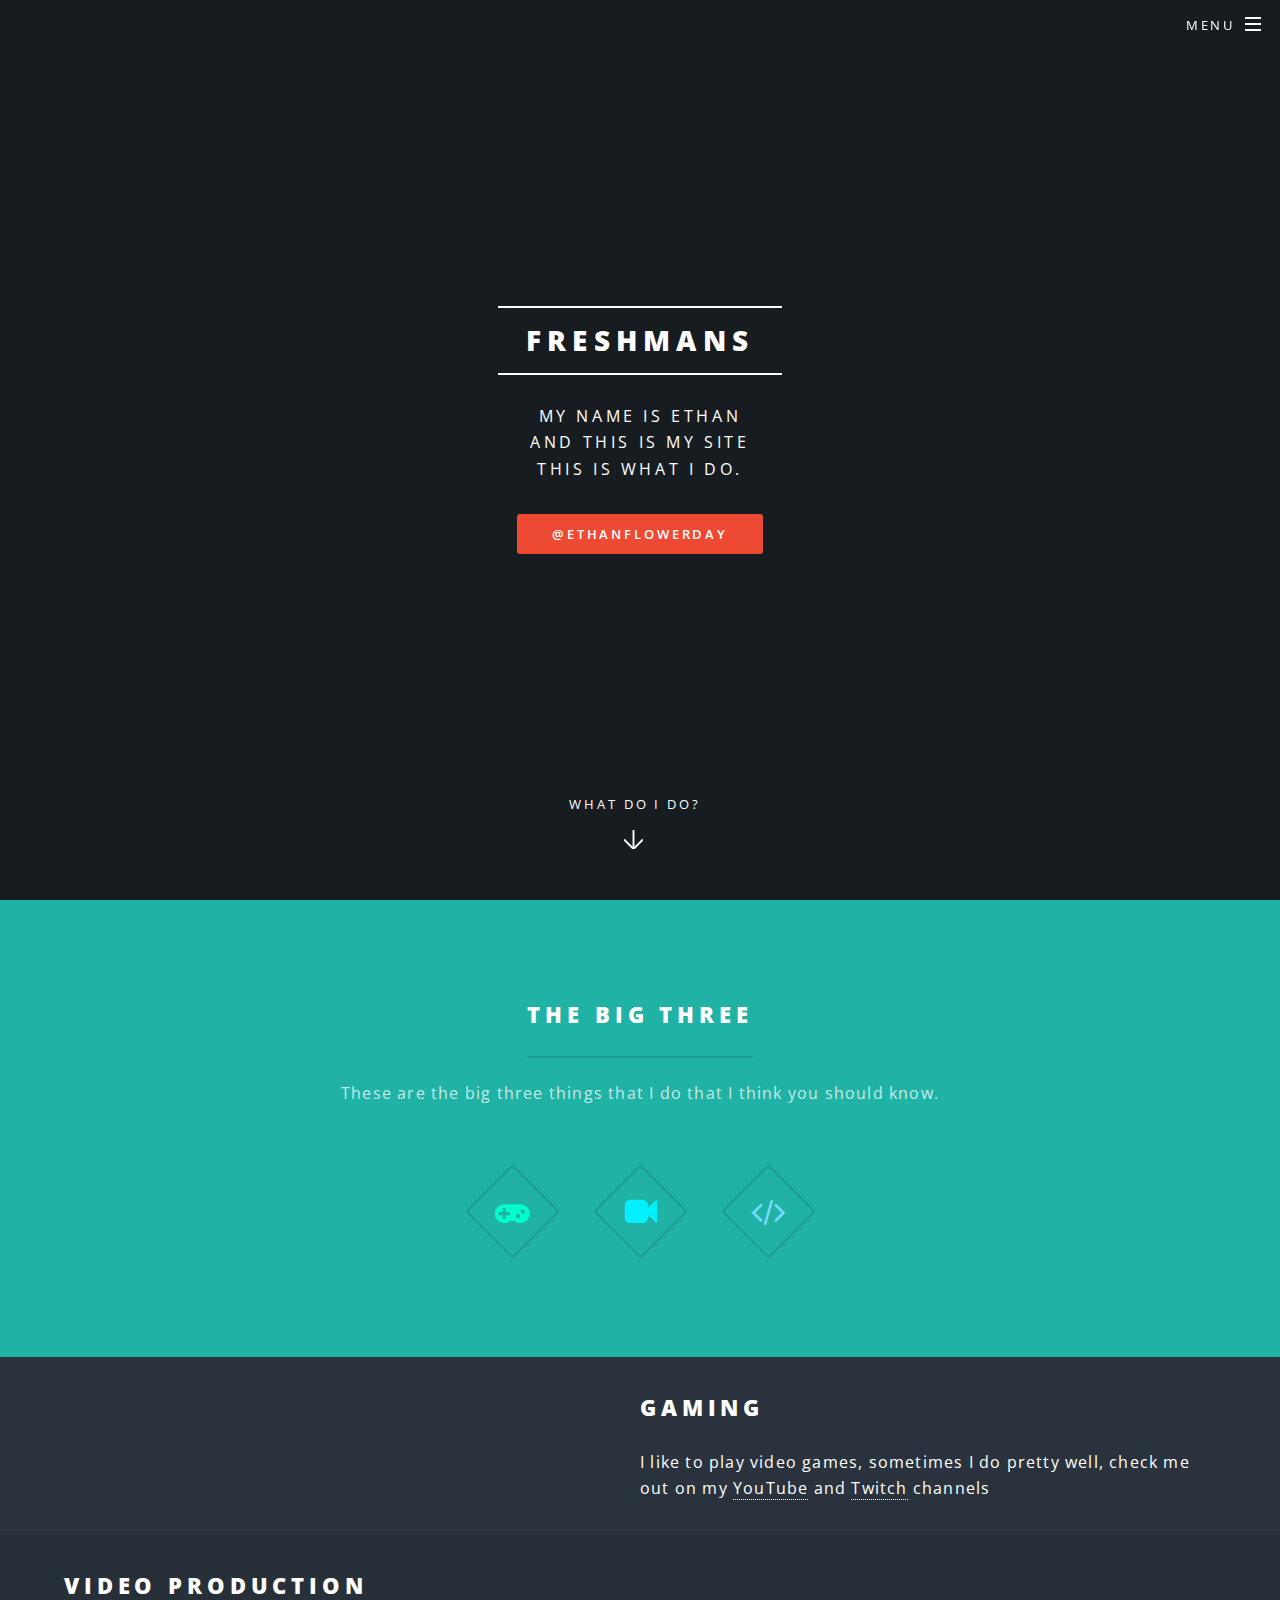
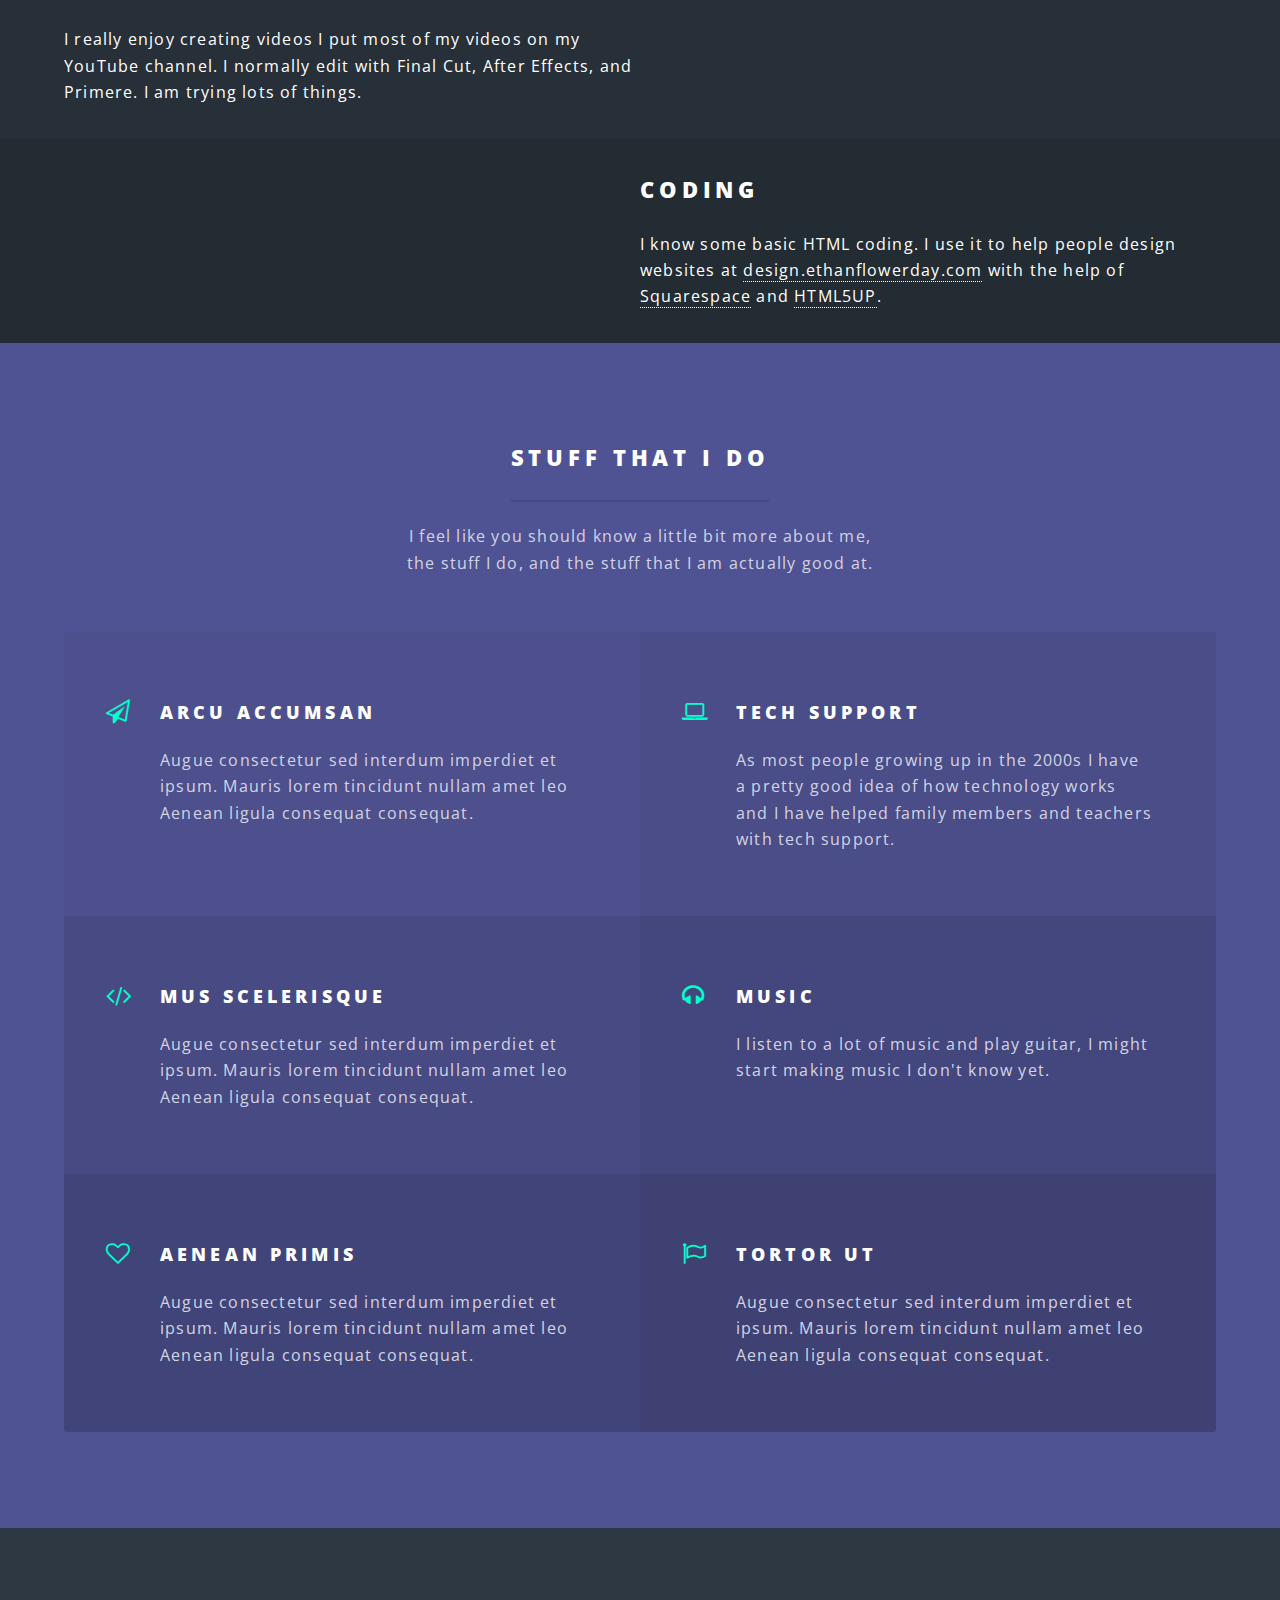
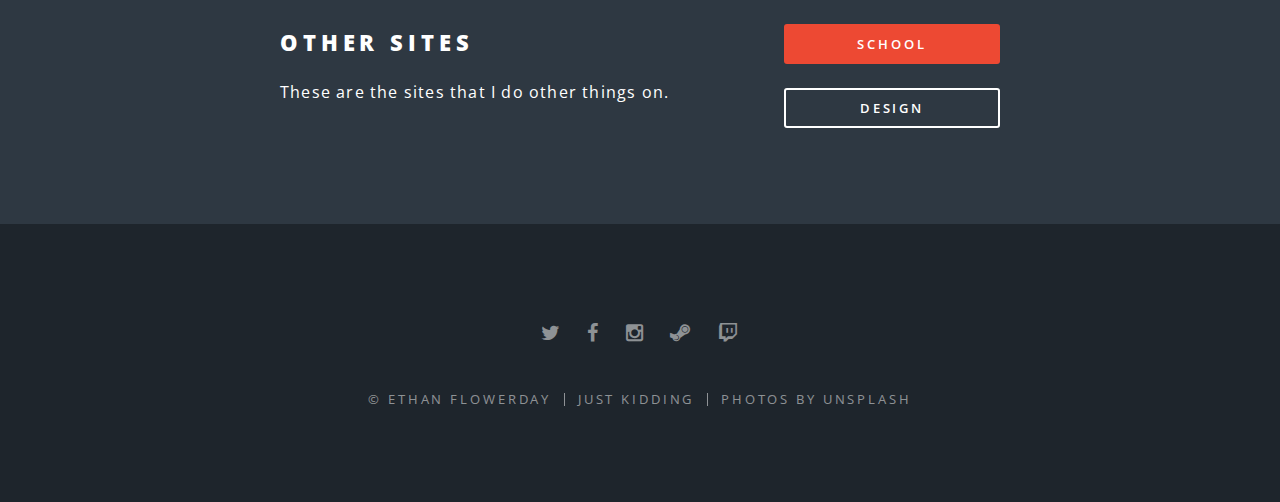
==== index.html @ ea5f2dbf "Updated index.html" ====
<!DOCTYPE HTML>
<!--
	Spectral by HTML5 UP
	html5up.net | @n33co
	Free for personal and commercial use under the CCA 3.0 license (html5up.net/license)
-->
<html>
	<head>
		<title>Ethan Flowerday</title>
		<meta charset="utf-8" />
		<meta name="viewport" content="width=device-width, initial-scale=1" />
		<meta name="description" content="" />
		<meta name="keywords" content="" />
		<!--[if lte IE 8]><script src="css/ie/html5shiv.js"></script><![endif]-->
		<link rel="stylesheet" href="css/style.css" />
		<!--[if lte IE 9]><link rel="stylesheet" href="css/ie/v9.css" /><![endif]-->
		<!--[if lte IE 8]><link rel="stylesheet" href="css/ie/v8.css" /><![endif]-->
	</head>
	<body class="landing">

		<!-- Page Wrapper -->
			<div id="page-wrapper">

				<!-- Header -->
					<header id="header" class="alt">
						<h1><a href="index.html">Ethan</a></h1>
						<nav id="nav">
							<ul>
								<li class="special">
									<a href="#" class="menuToggle"><span>Menu</span></a>
									<div id="menu">
										<ul>
											<li><a href="index.html">Home</a></li>
											<li><a href="generic.html">Generic</a></li>
											<li><a href="elements.html">Elements</a></li>
                                          <li><a href="https://blog.ethanflowerday.com">Blog</a></li>
                                          <li><a href="http://epicyup.com">Epic Yup</a></li>
                                          <li><a href="http://amzn.com/w/246X3NY02VU61">Amazon Wishlist</a></li>
										</ul>
									</div>
								</li>
							</ul>
						</nav>
					</header>

				<!-- Banner -->
					<section id="banner">
						<div class="inner">
							<h2>Freshmans</h2>
							<p>My name is Ethan<br />
							and this is my site<br />
							this is what I do.</p>
							<ul class="actions">
                              <li><a href="https://twitter.com/ethanflowerday" class="button special">@ethanflowerday</a></li>
							</ul>
						</div>
						<a href="#one" class="more scrolly">What do I do?</a>
					</section>

				<!-- One -->
					<section id="one" class="wrapper style1 special">
						<div class="inner">
							<header class="major">
								<h2>The Big Three</h2>
								<p>These are the big three things that I do that I think you should know.</p>
							</header>
							<ul class="icons major">
								<li><span class="icon fa-gamepad major style1"><span class="label">Lorem</span></span></li>
								<li><span class="icon fa-video-camera major style2"><span class="label">Ipsum</span></span></li>
								<li><span class="icon fa-code major style3"><span class="label">Dolor</span></span></li>
							</ul>
						</div>
					</section>

				<!-- Two -->
					<section id="two" class="wrapper alt style2">
						<section class="spotlight">
							<div class="image"><img src="https://unsplash.it/748/529?image=579" alt="" /></div><div class="content">
								<h2>Gaming</h2>
								<p>I like to play video games, sometimes I do pretty well, check me out on my <a href="#">YouTube</a> and <a href="#">Twitch</a> channels</p>
							</div>
						</section>
						<section class="spotlight">
							<div class="image"><img src="https://unsplash.it/748/529?image=532" alt="" /></div><div class="content">
								<h2>Video Production</h2>
								<p>I really enjoy creating videos I put most of my videos on my YouTube channel. I normally edit with Final Cut, After Effects, and Primere. I am trying lots of things.</p>
							</div>
						</section>
						<section class="spotlight">
							<div class="image"><img src="https://unsplash.it/748/529?image=382" alt="" /></div><div class="content">
								<h2>Coding</h2>
                          <p>I know some basic HTML coding. I use it to help people design websites at <a href="http://design.ethanflowerday.com">design.ethanflowerday.com</a> with the help of <a href="https://squarespace.com">Squarespace</a> and <a href="https://html5up.net">HTML5UP</a>.</p>
							</div>
						</section>
					</section>

				<!-- Three -->
					<section id="three" class="wrapper style3 special">
						<div class="inner">
							<header class="major">
								<h2>Stuff that I do</h2>
								<p>I feel like you should know a little bit more about me,<br />
								the stuff I do, and the stuff that I am actually good at.</p>
							</header>
							<ul class="features">
								<li class="icon fa-paper-plane-o">
									<h3>Arcu accumsan</h3>
									<p>Augue consectetur sed interdum imperdiet et ipsum. Mauris lorem tincidunt nullam amet leo Aenean ligula consequat consequat.</p>
								</li>
								<li class="icon fa-laptop">
									<h3>Tech Support</h3>
									<p>As most people growing up in the 2000s I have a pretty good idea of how technology works and I have helped family members and teachers with tech support.</p>
								</li>
								<li class="icon fa-code">
									<h3>Mus Scelerisque</h3>
									<p>Augue consectetur sed interdum imperdiet et ipsum. Mauris lorem tincidunt nullam amet leo Aenean ligula consequat consequat.</p>
								</li>
								<li class="icon fa-headphones">
									<h3>Music</h3>
									<p>I listen to a lot of music and play guitar, I might start making music I don't know yet.</p>
								</li>
								<li class="icon fa-heart-o">
									<h3>Aenean Primis</h3>
									<p>Augue consectetur sed interdum imperdiet et ipsum. Mauris lorem tincidunt nullam amet leo Aenean ligula consequat consequat.</p>
								</li>
								<li class="icon fa-flag-o">
									<h3>Tortor Ut</h3>
									<p>Augue consectetur sed interdum imperdiet et ipsum. Mauris lorem tincidunt nullam amet leo Aenean ligula consequat consequat.</p>
								</li>
							</ul>
						</div>
					</section>

				<!-- CTA -->
					<section id="cta" class="wrapper style4">
						<div class="inner">
							<header>
								<h2>Other Sites</h2>
								<p>These are the sites that I do other things on.</p>
							</header>
							<ul class="actions vertical">
                              <li><a href="http://ethanflowerday.com/school" class="button fit special">School</a></li>
                              <li><a href="http://design.ethanflowerday.com" class="button fit">Design</a></li>
							</ul>
						</div>
					</section>

				<!-- Footer -->
					<footer id="footer">
						<ul class="icons">
                          <li><a href="https://twitter.com/ethanflowerday" class="icon fa-twitter"><span class="label">Twitter</span></a></li>
                          <li><a href="https://facebook.com/ethanflowerday" class="icon fa-facebook"><span class="label">Facebook</span></a></li>
                          <li><a href="https://instgram.com/ethanflowerday" class="icon fa-instagram"><span class="label">Instagram</span></a></li>
                          <li><a href="https://steamcommunity.com/id/ethanflow" class="icon fa-steam"><span class="label">Steam</span></a></li>
                          <li><a href="https://twitch.tv/ethanflow" class="icon fa-twitch"><span class="label">Twitch</span></a></li>
						</ul>
						<ul class="copyright">
							<li>&copy; Ethan Flowerday</li><li>Just Kidding</li><li>Photos by Unsplash</li>
						</ul>
					</footer>

			</div>

		<!-- Scripts -->
			<script src="js/jquery.min.js"></script>
			<script src="js/jquery.scrollex.min.js"></script>
			<script src="js/jquery.scrolly.min.js"></script>
			<script src="js/skel.min.js"></script>
			<script src="js/init.js"></script>

	</body>
</html>
---- css/style.css ----
@charset "UTF-8";
@import url(font-awesome.min.css);
@import url("http://fonts.googleapis.com/css?family=Open+Sans:400,400italic,600,600italic,800,800italic");

/*
	Spectral by HTML5 UP
	html5up.net | @n33co
	Free for personal and commercial use under the CCA 3.0 license (html5up.net/license)
*/

/* IE Viewport Fix */

	@-ms-viewport {
  		width: device-width;
	}

/* Reset */

	html, body, div, span, applet, object, iframe, h1, h2, h3, h4, h5, h6, p, blockquote, pre, a, abbr, acronym, address, big, cite, code, del, dfn, em, img, ins, kbd, q, s, samp, small, strike, strong, sub, sup, tt, var, b, u, i, center, dl, dt, dd, ol, ul, li, fieldset, form, label, legend, table, caption, tbody, tfoot, thead, tr, th, td, article, aside, canvas, details, embed, figure, figcaption, footer, header, hgroup, menu, nav, output, ruby, section, summary, time, mark, audio, video {
		margin: 0;
		padding: 0;
		border: 0;
		font-size: 100%;
		font: inherit;
		vertical-align: baseline;
	}

	article, aside, details, figcaption, figure, footer, header, hgroup, menu, nav, section {
		display: block;
	}

	body {
		line-height: 1;
	}

	ol, ul {
		list-style: none;
	}

	blockquote, q {
		quotes: none;
	}

	blockquote:before, blockquote:after, q:before, q:after {
		content: '';
		content: none;
	}

	table {
		border-collapse: collapse;
		border-spacing: 0;
	}

	body {
		-webkit-text-size-adjust: none;
	}

/* Box Model */

	*, *:before, *:after {
		-moz-box-sizing: border-box;
		-webkit-box-sizing: border-box;
		-ms-box-sizing: border-box;
		box-sizing: border-box;
	}

/* Basic */

	body {
		background: #2e3842;
	}

		body.is-loading *, body.is-loading *:before, body.is-loading *:after {
			-moz-animation: none !important;
			-webkit-animation: none !important;
			-ms-animation: none !important;
			animation: none !important;
			-moz-transition: none !important;
			-webkit-transition: none !important;
			-ms-transition: none !important;
			transition: none !important;
		}

	body, input, select, textarea {
		color: #fff;
		font-family: "Open Sans", Helvetica, sans-serif;
		font-size: 15pt;
		font-weight: 400;
		letter-spacing: 0.075em;
		line-height: 1.65em;
	}

		@media screen and (max-width: 1680px) {
			body, input, select, textarea {
				font-size: 13pt;
			}
		}

		@media screen and (max-width: 1280px) {
			body, input, select, textarea {
				font-size: 12pt;
			}
		}

		@media screen and (max-width: 736px) {
			body, input, select, textarea {
				font-size: 11pt;
				letter-spacing: 0.0375em;
			}
		}

	a {
		-moz-transition: color 0.2s ease, border-bottom-color 0.2s ease;
		-webkit-transition: color 0.2s ease, border-bottom-color 0.2s ease;
		-ms-transition: color 0.2s ease, border-bottom-color 0.2s ease;
		transition: color 0.2s ease, border-bottom-color 0.2s ease;
		border-bottom: dotted 1px;
		color: inherit;
		text-decoration: none;
	}

		a:hover {
			border-bottom-color: transparent;
		}

	strong, b {
		color: #fff;
		font-weight: 600;
	}

	em, i {
		font-style: italic;
	}

	p {
		margin: 0 0 2em 0;
	}

	h1, h2, h3, h4, h5, h6 {
		color: #fff;
		font-weight: 800;
		letter-spacing: 0.225em;
		line-height: 1em;
		margin: 0 0 1em 0;
		text-transform: uppercase;
	}

		h1 a, h2 a, h3 a, h4 a, h5 a, h6 a {
			color: inherit;
			text-decoration: none;
		}

	h2 {
		font-size: 1.35em;
		line-height: 1.75em;
	}

		@media screen and (max-width: 736px) {
			h2 {
				font-size: 1.1em;
				line-height: 1.65em;
			}
		}

	h3 {
		font-size: 1.15em;
		line-height: 1.75em;
	}

		@media screen and (max-width: 736px) {
			h3 {
				font-size: 1em;
				line-height: 1.65em;
			}
		}

	h4 {
		font-size: 1em;
		line-height: 1.5em;
	}

	h5 {
		font-size: 0.8em;
		line-height: 1.5em;
	}

	h6 {
		font-size: 0.7em;
		line-height: 1.5em;
	}

	sub {
		font-size: 0.8em;
		position: relative;
		top: 0.5em;
	}

	sup {
		font-size: 0.8em;
		position: relative;
		top: -0.5em;
	}

	hr {
		border: 0;
		border-bottom: solid 2px #fff;
		margin: 3em 0;
	}

		hr.major {
			margin: 4.5em 0;
		}

	blockquote {
		border-left: solid 4px #fff;
		font-style: italic;
		margin: 0 0 2em 0;
		padding: 0.5em 0 0.5em 2em;
	}

	code {
		background: rgba(144, 144, 144, 0.25);
		border-radius: 3px;
		font-family: "Courier New", monospace;
		font-size: 0.9em;
		letter-spacing: 0;
		margin: 0 0.25em;
		padding: 0.25em 0.65em;
	}

	pre {
		-webkit-overflow-scrolling: touch;
		font-family: "Courier New", monospace;
		font-size: 0.9em;
		margin: 0 0 2em 0;
	}

		pre code {
			display: block;
			line-height: 1.75em;
			padding: 1em 1.5em;
			overflow-x: auto;
		}

	.align-left {
		text-align: left;
	}

	.align-center {
		text-align: center;
	}

	.align-right {
		text-align: right;
	}

/* Grid */

	.row {
		border-bottom: solid 1px transparent;
		-moz-box-sizing: border-box;
		-webkit-box-sizing: border-box;
		box-sizing: border-box;
	}

	.row > * {
		float: left;
		-moz-box-sizing: border-box;
		-webkit-box-sizing: border-box;
		box-sizing: border-box;
	}

	.row:after, .row:before {
		content: '';
		display: block;
		clear: both;
		height: 0;
	}

	.row.uniform > * > :first-child {
		margin-top: 0;
	}

	.row.uniform > * > :last-child {
		margin-bottom: 0;
	}

	.row.\30 \25  > * {
		padding: 0 0 0 0em;
	}

	.row.\30 \25 {
		margin: 0 0 -1px 0em;
	}

	.row.uniform.\30 \25  > * {
		padding: 0em 0 0 0em;
	}

	.row.uniform.\30 \25 {
		margin: 0em 0 -1px 0em;
	}

	.row > * {
		padding: 0 0 0 1.5em;
	}

	.row {
		margin: 0 0 -1px -1.5em;
	}

	.row.uniform > * {
		padding: 1.5em 0 0 1.5em;
	}

	.row.uniform {
		margin: -1.5em 0 -1px -1.5em;
	}

	.row.\32 00\25  > * {
		padding: 0 0 0 3em;
	}

	.row.\32 00\25 {
		margin: 0 0 -1px -3em;
	}

	.row.uniform.\32 00\25  > * {
		padding: 3em 0 0 3em;
	}

	.row.uniform.\32 00\25 {
		margin: -3em 0 -1px -3em;
	}

	.row.\31 50\25  > * {
		padding: 0 0 0 2.25em;
	}

	.row.\31 50\25 {
		margin: 0 0 -1px -2.25em;
	}

	.row.uniform.\31 50\25  > * {
		padding: 2.25em 0 0 2.25em;
	}

	.row.uniform.\31 50\25 {
		margin: -2.25em 0 -1px -2.25em;
	}

	.row.\35 0\25  > * {
		padding: 0 0 0 0.75em;
	}

	.row.\35 0\25 {
		margin: 0 0 -1px -0.75em;
	}

	.row.uniform.\35 0\25  > * {
		padding: 0.75em 0 0 0.75em;
	}

	.row.uniform.\35 0\25 {
		margin: -0.75em 0 -1px -0.75em;
	}

	.row.\32 5\25  > * {
		padding: 0 0 0 0.375em;
	}

	.row.\32 5\25 {
		margin: 0 0 -1px -0.375em;
	}

	.row.uniform.\32 5\25  > * {
		padding: 0.375em 0 0 0.375em;
	}

	.row.uniform.\32 5\25 {
		margin: -0.375em 0 -1px -0.375em;
	}

	.\31 2u, .\31 2u\24 {
		width: 100%;
		clear: none;
		margin-left: 0;
	}

	.\31 1u, .\31 1u\24 {
		width: 91.6666666667%;
		clear: none;
		margin-left: 0;
	}

	.\31 0u, .\31 0u\24 {
		width: 83.3333333333%;
		clear: none;
		margin-left: 0;
	}

	.\39 u, .\39 u\24 {
		width: 75%;
		clear: none;
		margin-left: 0;
	}

	.\38 u, .\38 u\24 {
		width: 66.6666666667%;
		clear: none;
		margin-left: 0;
	}

	.\37 u, .\37 u\24 {
		width: 58.3333333333%;
		clear: none;
		margin-left: 0;
	}

	.\36 u, .\36 u\24 {
		width: 50%;
		clear: none;
		margin-left: 0;
	}

	.\35 u, .\35 u\24 {
		width: 41.6666666667%;
		clear: none;
		margin-left: 0;
	}

	.\34 u, .\34 u\24 {
		width: 33.3333333333%;
		clear: none;
		margin-left: 0;
	}

	.\33 u, .\33 u\24 {
		width: 25%;
		clear: none;
		margin-left: 0;
	}

	.\32 u, .\32 u\24 {
		width: 16.6666666667%;
		clear: none;
		margin-left: 0;
	}

	.\31 u, .\31 u\24 {
		width: 8.3333333333%;
		clear: none;
		margin-left: 0;
	}

	.\31 2u\24  + *,
	.\31 1u\24  + *,
	.\31 0u\24  + *,
	.\39 u\24  + *,
	.\38 u\24  + *,
	.\37 u\24  + *,
	.\36 u\24  + *,
	.\35 u\24  + *,
	.\34 u\24  + *,
	.\33 u\24  + *,
	.\32 u\24  + *,
	.\31 u\24  + * {
		clear: left;
	}

	.\-11u {
		margin-left: 91.66667%;
	}

	.\-10u {
		margin-left: 83.33333%;
	}

	.\-9u {
		margin-left: 75%;
	}

	.\-8u {
		margin-left: 66.66667%;
	}

	.\-7u {
		margin-left: 58.33333%;
	}

	.\-6u {
		margin-left: 50%;
	}

	.\-5u {
		margin-left: 41.66667%;
	}

	.\-4u {
		margin-left: 33.33333%;
	}

	.\-3u {
		margin-left: 25%;
	}

	.\-2u {
		margin-left: 16.66667%;
	}

	.\-1u {
		margin-left: 8.33333%;
	}

	@media screen and (max-width: 1680px) {
		.row > * {
			padding: 0 0 0 1.5em;
		}

		.row {
			margin: 0 0 -1px -1.5em;
		}

		.row.uniform > * {
			padding: 1.5em 0 0 1.5em;
		}

		.row.uniform {
			margin: -1.5em 0 -1px -1.5em;
		}

		.row.\32 00\25  > * {
			padding: 0 0 0 3em;
		}

		.row.\32 00\25 {
			margin: 0 0 -1px -3em;
		}

		.row.uniform.\32 00\25  > * {
			padding: 3em 0 0 3em;
		}

		.row.uniform.\32 00\25 {
			margin: -3em 0 -1px -3em;
		}

		.row.\31 50\25  > * {
			padding: 0 0 0 2.25em;
		}

		.row.\31 50\25 {
			margin: 0 0 -1px -2.25em;
		}

		.row.uniform.\31 50\25  > * {
			padding: 2.25em 0 0 2.25em;
		}

		.row.uniform.\31 50\25 {
			margin: -2.25em 0 -1px -2.25em;
		}

		.row.\35 0\25  > * {
			padding: 0 0 0 0.75em;
		}

		.row.\35 0\25 {
			margin: 0 0 -1px -0.75em;
		}

		.row.uniform.\35 0\25  > * {
			padding: 0.75em 0 0 0.75em;
		}

		.row.uniform.\35 0\25 {
			margin: -0.75em 0 -1px -0.75em;
		}

		.row.\32 5\25  > * {
			padding: 0 0 0 0.375em;
		}

		.row.\32 5\25 {
			margin: 0 0 -1px -0.375em;
		}

		.row.uniform.\32 5\25  > * {
			padding: 0.375em 0 0 0.375em;
		}

		.row.uniform.\32 5\25 {
			margin: -0.375em 0 -1px -0.375em;
		}

		.\31 2u\28xlarge\29, .\31 2u\24\28xlarge\29 {
			width: 100%;
			clear: none;
			margin-left: 0;
		}

		.\31 1u\28xlarge\29, .\31 1u\24\28xlarge\29 {
			width: 91.6666666667%;
			clear: none;
			margin-left: 0;
		}

		.\31 0u\28xlarge\29, .\31 0u\24\28xlarge\29 {
			width: 83.3333333333%;
			clear: none;
			margin-left: 0;
		}

		.\39 u\28xlarge\29, .\39 u\24\28xlarge\29 {
			width: 75%;
			clear: none;
			margin-left: 0;
		}

		.\38 u\28xlarge\29, .\38 u\24\28xlarge\29 {
			width: 66.6666666667%;
			clear: none;
			margin-left: 0;
		}

		.\37 u\28xlarge\29, .\37 u\24\28xlarge\29 {
			width: 58.3333333333%;
			clear: none;
			margin-left: 0;
		}

		.\36 u\28xlarge\29, .\36 u\24\28xlarge\29 {
			width: 50%;
			clear: none;
			margin-left: 0;
		}

		.\35 u\28xlarge\29, .\35 u\24\28xlarge\29 {
			width: 41.6666666667%;
			clear: none;
			margin-left: 0;
		}

		.\34 u\28xlarge\29, .\34 u\24\28xlarge\29 {
			width: 33.3333333333%;
			clear: none;
			margin-left: 0;
		}

		.\33 u\28xlarge\29, .\33 u\24\28xlarge\29 {
			width: 25%;
			clear: none;
			margin-left: 0;
		}

		.\32 u\28xlarge\29, .\32 u\24\28xlarge\29 {
			width: 16.6666666667%;
			clear: none;
			margin-left: 0;
		}

		.\31 u\28xlarge\29, .\31 u\24\28xlarge\29 {
			width: 8.3333333333%;
			clear: none;
			margin-left: 0;
		}

		.\31 2u\24\28xlarge\29  + *,
		.\31 1u\24\28xlarge\29  + *,
		.\31 0u\24\28xlarge\29  + *,
		.\39 u\24\28xlarge\29  + *,
		.\38 u\24\28xlarge\29  + *,
		.\37 u\24\28xlarge\29  + *,
		.\36 u\24\28xlarge\29  + *,
		.\35 u\24\28xlarge\29  + *,
		.\34 u\24\28xlarge\29  + *,
		.\33 u\24\28xlarge\29  + *,
		.\32 u\24\28xlarge\29  + *,
		.\31 u\24\28xlarge\29  + * {
			clear: left;
		}

		.\-11u\28xlarge\29 {
			margin-left: 91.66667%;
		}

		.\-10u\28xlarge\29 {
			margin-left: 83.33333%;
		}

		.\-9u\28xlarge\29 {
			margin-left: 75%;
		}

		.\-8u\28xlarge\29 {
			margin-left: 66.66667%;
		}

		.\-7u\28xlarge\29 {
			margin-left: 58.33333%;
		}

		.\-6u\28xlarge\29 {
			margin-left: 50%;
		}

		.\-5u\28xlarge\29 {
			margin-left: 41.66667%;
		}

		.\-4u\28xlarge\29 {
			margin-left: 33.33333%;
		}

		.\-3u\28xlarge\29 {
			margin-left: 25%;
		}

		.\-2u\28xlarge\29 {
			margin-left: 16.66667%;
		}

		.\-1u\28xlarge\29 {
			margin-left: 8.33333%;
		}
	}

	@media screen and (max-width: 1280px) {
		.row > * {
			padding: 0 0 0 1.5em;
		}

		.row {
			margin: 0 0 -1px -1.5em;
		}

		.row.uniform > * {
			padding: 1.5em 0 0 1.5em;
		}

		.row.uniform {
			margin: -1.5em 0 -1px -1.5em;
		}

		.row.\32 00\25  > * {
			padding: 0 0 0 3em;
		}

		.row.\32 00\25 {
			margin: 0 0 -1px -3em;
		}

		.row.uniform.\32 00\25  > * {
			padding: 3em 0 0 3em;
		}

		.row.uniform.\32 00\25 {
			margin: -3em 0 -1px -3em;
		}

		.row.\31 50\25  > * {
			padding: 0 0 0 2.25em;
		}

		.row.\31 50\25 {
			margin: 0 0 -1px -2.25em;
		}

		.row.uniform.\31 50\25  > * {
			padding: 2.25em 0 0 2.25em;
		}

		.row.uniform.\31 50\25 {
			margin: -2.25em 0 -1px -2.25em;
		}

		.row.\35 0\25  > * {
			padding: 0 0 0 0.75em;
		}

		.row.\35 0\25 {
			margin: 0 0 -1px -0.75em;
		}

		.row.uniform.\35 0\25  > * {
			padding: 0.75em 0 0 0.75em;
		}

		.row.uniform.\35 0\25 {
			margin: -0.75em 0 -1px -0.75em;
		}

		.row.\32 5\25  > * {
			padding: 0 0 0 0.375em;
		}

		.row.\32 5\25 {
			margin: 0 0 -1px -0.375em;
		}

		.row.uniform.\32 5\25  > * {
			padding: 0.375em 0 0 0.375em;
		}

		.row.uniform.\32 5\25 {
			margin: -0.375em 0 -1px -0.375em;
		}

		.\31 2u\28large\29, .\31 2u\24\28large\29 {
			width: 100%;
			clear: none;
			margin-left: 0;
		}

		.\31 1u\28large\29, .\31 1u\24\28large\29 {
			width: 91.6666666667%;
			clear: none;
			margin-left: 0;
		}

		.\31 0u\28large\29, .\31 0u\24\28large\29 {
			width: 83.3333333333%;
			clear: none;
			margin-left: 0;
		}

		.\39 u\28large\29, .\39 u\24\28large\29 {
			width: 75%;
			clear: none;
			margin-left: 0;
		}

		.\38 u\28large\29, .\38 u\24\28large\29 {
			width: 66.6666666667%;
			clear: none;
			margin-left: 0;
		}

		.\37 u\28large\29, .\37 u\24\28large\29 {
			width: 58.3333333333%;
			clear: none;
			margin-left: 0;
		}

		.\36 u\28large\29, .\36 u\24\28large\29 {
			width: 50%;
			clear: none;
			margin-left: 0;
		}

		.\35 u\28large\29, .\35 u\24\28large\29 {
			width: 41.6666666667%;
			clear: none;
			margin-left: 0;
		}

		.\34 u\28large\29, .\34 u\24\28large\29 {
			width: 33.3333333333%;
			clear: none;
			margin-left: 0;
		}

		.\33 u\28large\29, .\33 u\24\28large\29 {
			width: 25%;
			clear: none;
			margin-left: 0;
		}

		.\32 u\28large\29, .\32 u\24\28large\29 {
			width: 16.6666666667%;
			clear: none;
			margin-left: 0;
		}

		.\31 u\28large\29, .\31 u\24\28large\29 {
			width: 8.3333333333%;
			clear: none;
			margin-left: 0;
		}

		.\31 2u\24\28large\29  + *,
		.\31 1u\24\28large\29  + *,
		.\31 0u\24\28large\29  + *,
		.\39 u\24\28large\29  + *,
		.\38 u\24\28large\29  + *,
		.\37 u\24\28large\29  + *,
		.\36 u\24\28large\29  + *,
		.\35 u\24\28large\29  + *,
		.\34 u\24\28large\29  + *,
		.\33 u\24\28large\29  + *,
		.\32 u\24\28large\29  + *,
		.\31 u\24\28large\29  + * {
			clear: left;
		}

		.\-11u\28large\29 {
			margin-left: 91.66667%;
		}

		.\-10u\28large\29 {
			margin-left: 83.33333%;
		}

		.\-9u\28large\29 {
			margin-left: 75%;
		}

		.\-8u\28large\29 {
			margin-left: 66.66667%;
		}

		.\-7u\28large\29 {
			margin-left: 58.33333%;
		}

		.\-6u\28large\29 {
			margin-left: 50%;
		}

		.\-5u\28large\29 {
			margin-left: 41.66667%;
		}

		.\-4u\28large\29 {
			margin-left: 33.33333%;
		}

		.\-3u\28large\29 {
			margin-left: 25%;
		}

		.\-2u\28large\29 {
			margin-left: 16.66667%;
		}

		.\-1u\28large\29 {
			margin-left: 8.33333%;
		}
	}

	@media screen and (max-width: 980px) {
		.row > * {
			padding: 0 0 0 1.5em;
		}

		.row {
			margin: 0 0 -1px -1.5em;
		}

		.row.uniform > * {
			padding: 1.5em 0 0 1.5em;
		}

		.row.uniform {
			margin: -1.5em 0 -1px -1.5em;
		}

		.row.\32 00\25  > * {
			padding: 0 0 0 3em;
		}

		.row.\32 00\25 {
			margin: 0 0 -1px -3em;
		}

		.row.uniform.\32 00\25  > * {
			padding: 3em 0 0 3em;
		}

		.row.uniform.\32 00\25 {
			margin: -3em 0 -1px -3em;
		}

		.row.\31 50\25  > * {
			padding: 0 0 0 2.25em;
		}

		.row.\31 50\25 {
			margin: 0 0 -1px -2.25em;
		}

		.row.uniform.\31 50\25  > * {
			padding: 2.25em 0 0 2.25em;
		}

		.row.uniform.\31 50\25 {
			margin: -2.25em 0 -1px -2.25em;
		}

		.row.\35 0\25  > * {
			padding: 0 0 0 0.75em;
		}

		.row.\35 0\25 {
			margin: 0 0 -1px -0.75em;
		}

		.row.uniform.\35 0\25  > * {
			padding: 0.75em 0 0 0.75em;
		}

		.row.uniform.\35 0\25 {
			margin: -0.75em 0 -1px -0.75em;
		}

		.row.\32 5\25  > * {
			padding: 0 0 0 0.375em;
		}

		.row.\32 5\25 {
			margin: 0 0 -1px -0.375em;
		}

		.row.uniform.\32 5\25  > * {
			padding: 0.375em 0 0 0.375em;
		}

		.row.uniform.\32 5\25 {
			margin: -0.375em 0 -1px -0.375em;
		}

		.\31 2u\28medium\29, .\31 2u\24\28medium\29 {
			width: 100%;
			clear: none;
			margin-left: 0;
		}

		.\31 1u\28medium\29, .\31 1u\24\28medium\29 {
			width: 91.6666666667%;
			clear: none;
			margin-left: 0;
		}

		.\31 0u\28medium\29, .\31 0u\24\28medium\29 {
			width: 83.3333333333%;
			clear: none;
			margin-left: 0;
		}

		.\39 u\28medium\29, .\39 u\24\28medium\29 {
			width: 75%;
			clear: none;
			margin-left: 0;
		}

		.\38 u\28medium\29, .\38 u\24\28medium\29 {
			width: 66.6666666667%;
			clear: none;
			margin-left: 0;
		}

		.\37 u\28medium\29, .\37 u\24\28medium\29 {
			width: 58.3333333333%;
			clear: none;
			margin-left: 0;
		}

		.\36 u\28medium\29, .\36 u\24\28medium\29 {
			width: 50%;
			clear: none;
			margin-left: 0;
		}

		.\35 u\28medium\29, .\35 u\24\28medium\29 {
			width: 41.6666666667%;
			clear: none;
			margin-left: 0;
		}

		.\34 u\28medium\29, .\34 u\24\28medium\29 {
			width: 33.3333333333%;
			clear: none;
			margin-left: 0;
		}

		.\33 u\28medium\29, .\33 u\24\28medium\29 {
			width: 25%;
			clear: none;
			margin-left: 0;
		}

		.\32 u\28medium\29, .\32 u\24\28medium\29 {
			width: 16.6666666667%;
			clear: none;
			margin-left: 0;
		}

		.\31 u\28medium\29, .\31 u\24\28medium\29 {
			width: 8.3333333333%;
			clear: none;
			margin-left: 0;
		}

		.\31 2u\24\28medium\29  + *,
		.\31 1u\24\28medium\29  + *,
		.\31 0u\24\28medium\29  + *,
		.\39 u\24\28medium\29  + *,
		.\38 u\24\28medium\29  + *,
		.\37 u\24\28medium\29  + *,
		.\36 u\24\28medium\29  + *,
		.\35 u\24\28medium\29  + *,
		.\34 u\24\28medium\29  + *,
		.\33 u\24\28medium\29  + *,
		.\32 u\24\28medium\29  + *,
		.\31 u\24\28medium\29  + * {
			clear: left;
		}

		.\-11u\28medium\29 {
			margin-left: 91.66667%;
		}

		.\-10u\28medium\29 {
			margin-left: 83.33333%;
		}

		.\-9u\28medium\29 {
			margin-left: 75%;
		}

		.\-8u\28medium\29 {
			margin-left: 66.66667%;
		}

		.\-7u\28medium\29 {
			margin-left: 58.33333%;
		}

		.\-6u\28medium\29 {
			margin-left: 50%;
		}

		.\-5u\28medium\29 {
			margin-left: 41.66667%;
		}

		.\-4u\28medium\29 {
			margin-left: 33.33333%;
		}

		.\-3u\28medium\29 {
			margin-left: 25%;
		}

		.\-2u\28medium\29 {
			margin-left: 16.66667%;
		}

		.\-1u\28medium\29 {
			margin-left: 8.33333%;
		}
	}

	@media screen and (max-width: 736px) {
		.row > * {
			padding: 0 0 0 1.5em;
		}

		.row {
			margin: 0 0 -1px -1.5em;
		}

		.row.uniform > * {
			padding: 1.5em 0 0 1.5em;
		}

		.row.uniform {
			margin: -1.5em 0 -1px -1.5em;
		}

		.row.\32 00\25  > * {
			padding: 0 0 0 3em;
		}

		.row.\32 00\25 {
			margin: 0 0 -1px -3em;
		}

		.row.uniform.\32 00\25  > * {
			padding: 3em 0 0 3em;
		}

		.row.uniform.\32 00\25 {
			margin: -3em 0 -1px -3em;
		}

		.row.\31 50\25  > * {
			padding: 0 0 0 2.25em;
		}

		.row.\31 50\25 {
			margin: 0 0 -1px -2.25em;
		}

		.row.uniform.\31 50\25  > * {
			padding: 2.25em 0 0 2.25em;
		}

		.row.uniform.\31 50\25 {
			margin: -2.25em 0 -1px -2.25em;
		}

		.row.\35 0\25  > * {
			padding: 0 0 0 0.75em;
		}

		.row.\35 0\25 {
			margin: 0 0 -1px -0.75em;
		}

		.row.uniform.\35 0\25  > * {
			padding: 0.75em 0 0 0.75em;
		}

		.row.uniform.\35 0\25 {
			margin: -0.75em 0 -1px -0.75em;
		}

		.row.\32 5\25  > * {
			padding: 0 0 0 0.375em;
		}

		.row.\32 5\25 {
			margin: 0 0 -1px -0.375em;
		}

		.row.uniform.\32 5\25  > * {
			padding: 0.375em 0 0 0.375em;
		}

		.row.uniform.\32 5\25 {
			margin: -0.375em 0 -1px -0.375em;
		}

		.\31 2u\28small\29, .\31 2u\24\28small\29 {
			width: 100%;
			clear: none;
			margin-left: 0;
		}

		.\31 1u\28small\29, .\31 1u\24\28small\29 {
			width: 91.6666666667%;
			clear: none;
			margin-left: 0;
		}

		.\31 0u\28small\29, .\31 0u\24\28small\29 {
			width: 83.3333333333%;
			clear: none;
			margin-left: 0;
		}

		.\39 u\28small\29, .\39 u\24\28small\29 {
			width: 75%;
			clear: none;
			margin-left: 0;
		}

		.\38 u\28small\29, .\38 u\24\28small\29 {
			width: 66.6666666667%;
			clear: none;
			margin-left: 0;
		}

		.\37 u\28small\29, .\37 u\24\28small\29 {
			width: 58.3333333333%;
			clear: none;
			margin-left: 0;
		}

		.\36 u\28small\29, .\36 u\24\28small\29 {
			width: 50%;
			clear: none;
			margin-left: 0;
		}

		.\35 u\28small\29, .\35 u\24\28small\29 {
			width: 41.6666666667%;
			clear: none;
			margin-left: 0;
		}

		.\34 u\28small\29, .\34 u\24\28small\29 {
			width: 33.3333333333%;
			clear: none;
			margin-left: 0;
		}

		.\33 u\28small\29, .\33 u\24\28small\29 {
			width: 25%;
			clear: none;
			margin-left: 0;
		}

		.\32 u\28small\29, .\32 u\24\28small\29 {
			width: 16.6666666667%;
			clear: none;
			margin-left: 0;
		}

		.\31 u\28small\29, .\31 u\24\28small\29 {
			width: 8.3333333333%;
			clear: none;
			margin-left: 0;
		}

		.\31 2u\24\28small\29  + *,
		.\31 1u\24\28small\29  + *,
		.\31 0u\24\28small\29  + *,
		.\39 u\24\28small\29  + *,
		.\38 u\24\28small\29  + *,
		.\37 u\24\28small\29  + *,
		.\36 u\24\28small\29  + *,
		.\35 u\24\28small\29  + *,
		.\34 u\24\28small\29  + *,
		.\33 u\24\28small\29  + *,
		.\32 u\24\28small\29  + *,
		.\31 u\24\28small\29  + * {
			clear: left;
		}

		.\-11u\28small\29 {
			margin-left: 91.66667%;
		}

		.\-10u\28small\29 {
			margin-left: 83.33333%;
		}

		.\-9u\28small\29 {
			margin-left: 75%;
		}

		.\-8u\28small\29 {
			margin-left: 66.66667%;
		}

		.\-7u\28small\29 {
			margin-left: 58.33333%;
		}

		.\-6u\28small\29 {
			margin-left: 50%;
		}

		.\-5u\28small\29 {
			margin-left: 41.66667%;
		}

		.\-4u\28small\29 {
			margin-left: 33.33333%;
		}

		.\-3u\28small\29 {
			margin-left: 25%;
		}

		.\-2u\28small\29 {
			margin-left: 16.66667%;
		}

		.\-1u\28small\29 {
			margin-left: 8.33333%;
		}
	}

	@media screen and (max-width: 480px) {
		.row > * {
			padding: 0 0 0 1.5em;
		}

		.row {
			margin: 0 0 -1px -1.5em;
		}

		.row.uniform > * {
			padding: 1.5em 0 0 1.5em;
		}

		.row.uniform {
			margin: -1.5em 0 -1px -1.5em;
		}

		.row.\32 00\25  > * {
			padding: 0 0 0 3em;
		}

		.row.\32 00\25 {
			margin: 0 0 -1px -3em;
		}

		.row.uniform.\32 00\25  > * {
			padding: 3em 0 0 3em;
		}

		.row.uniform.\32 00\25 {
			margin: -3em 0 -1px -3em;
		}

		.row.\31 50\25  > * {
			padding: 0 0 0 2.25em;
		}

		.row.\31 50\25 {
			margin: 0 0 -1px -2.25em;
		}

		.row.uniform.\31 50\25  > * {
			padding: 2.25em 0 0 2.25em;
		}

		.row.uniform.\31 50\25 {
			margin: -2.25em 0 -1px -2.25em;
		}

		.row.\35 0\25  > * {
			padding: 0 0 0 0.75em;
		}

		.row.\35 0\25 {
			margin: 0 0 -1px -0.75em;
		}

		.row.uniform.\35 0\25  > * {
			padding: 0.75em 0 0 0.75em;
		}

		.row.uniform.\35 0\25 {
			margin: -0.75em 0 -1px -0.75em;
		}

		.row.\32 5\25  > * {
			padding: 0 0 0 0.375em;
		}

		.row.\32 5\25 {
			margin: 0 0 -1px -0.375em;
		}

		.row.uniform.\32 5\25  > * {
			padding: 0.375em 0 0 0.375em;
		}

		.row.uniform.\32 5\25 {
			margin: -0.375em 0 -1px -0.375em;
		}

		.\31 2u\28xsmall\29, .\31 2u\24\28xsmall\29 {
			width: 100%;
			clear: none;
			margin-left: 0;
		}

		.\31 1u\28xsmall\29, .\31 1u\24\28xsmall\29 {
			width: 91.6666666667%;
			clear: none;
			margin-left: 0;
		}

		.\31 0u\28xsmall\29, .\31 0u\24\28xsmall\29 {
			width: 83.3333333333%;
			clear: none;
			margin-left: 0;
		}

		.\39 u\28xsmall\29, .\39 u\24\28xsmall\29 {
			width: 75%;
			clear: none;
			margin-left: 0;
		}

		.\38 u\28xsmall\29, .\38 u\24\28xsmall\29 {
			width: 66.6666666667%;
			clear: none;
			margin-left: 0;
		}

		.\37 u\28xsmall\29, .\37 u\24\28xsmall\29 {
			width: 58.3333333333%;
			clear: none;
			margin-left: 0;
		}

		.\36 u\28xsmall\29, .\36 u\24\28xsmall\29 {
			width: 50%;
			clear: none;
			margin-left: 0;
		}

		.\35 u\28xsmall\29, .\35 u\24\28xsmall\29 {
			width: 41.6666666667%;
			clear: none;
			margin-left: 0;
		}

		.\34 u\28xsmall\29, .\34 u\24\28xsmall\29 {
			width: 33.3333333333%;
			clear: none;
			margin-left: 0;
		}

		.\33 u\28xsmall\29, .\33 u\24\28xsmall\29 {
			width: 25%;
			clear: none;
			margin-left: 0;
		}

		.\32 u\28xsmall\29, .\32 u\24\28xsmall\29 {
			width: 16.6666666667%;
			clear: none;
			margin-left: 0;
		}

		.\31 u\28xsmall\29, .\31 u\24\28xsmall\29 {
			width: 8.3333333333%;
			clear: none;
			margin-left: 0;
		}

		.\31 2u\24\28xsmall\29  + *,
		.\31 1u\24\28xsmall\29  + *,
		.\31 0u\24\28xsmall\29  + *,
		.\39 u\24\28xsmall\29  + *,
		.\38 u\24\28xsmall\29  + *,
		.\37 u\24\28xsmall\29  + *,
		.\36 u\24\28xsmall\29  + *,
		.\35 u\24\28xsmall\29  + *,
		.\34 u\24\28xsmall\29  + *,
		.\33 u\24\28xsmall\29  + *,
		.\32 u\24\28xsmall\29  + *,
		.\31 u\24\28xsmall\29  + * {
			clear: left;
		}

		.\-11u\28xsmall\29 {
			margin-left: 91.66667%;
		}

		.\-10u\28xsmall\29 {
			margin-left: 83.33333%;
		}

		.\-9u\28xsmall\29 {
			margin-left: 75%;
		}

		.\-8u\28xsmall\29 {
			margin-left: 66.66667%;
		}

		.\-7u\28xsmall\29 {
			margin-left: 58.33333%;
		}

		.\-6u\28xsmall\29 {
			margin-left: 50%;
		}

		.\-5u\28xsmall\29 {
			margin-left: 41.66667%;
		}

		.\-4u\28xsmall\29 {
			margin-left: 33.33333%;
		}

		.\-3u\28xsmall\29 {
			margin-left: 25%;
		}

		.\-2u\28xsmall\29 {
			margin-left: 16.66667%;
		}

		.\-1u\28xsmall\29 {
			margin-left: 8.33333%;
		}
	}

/* Section/Article */

	section.special, article.special {
		text-align: center;
	}

	header p {
		color: rgba(255, 255, 255, 0.5);
		position: relative;
		top: -0.25em;
	}

	header h3 + p {
		font-size: 1.1em;
	}

	header h4 + p,
	header h5 + p,
	header h6 + p {
		font-size: 0.9em;
	}

	header.major {
		margin: 0 0 3.5em 0;
	}

		header.major h2, header.major h3, header.major h4, header.major h5, header.major h6 {
			border-bottom: solid 2px #fff;
			display: inline-block;
			padding-bottom: 1em;
			position: relative;
		}

			header.major h2:after, header.major h3:after, header.major h4:after, header.major h5:after, header.major h6:after {
				content: '';
				display: block;
				height: 1px;
			}

		header.major p {
			color: #fff;
			top: 0;
		}

		@media screen and (max-width: 736px) {
			header.major {
				margin: 0 0 2em 0;
			}
		}

	@media screen and (max-width: 980px) {
		header br {
			display: none;
		}
	}

/* Form */

	form {
		margin: 0 0 2em 0;
	}

	label {
		color: #fff;
		display: block;
		font-size: 0.9em;
		font-weight: 600;
		margin: 0 0 1em 0;
	}

	input[type="text"],
	input[type="password"],
	input[type="email"],
	select,
	textarea {
		-moz-appearance: none;
		-webkit-appearance: none;
		-ms-appearance: none;
		appearance: none;
		background: rgba(144, 144, 144, 0.25);
		border-radius: 3px;
		border: none;
		color: inherit;
		display: block;
		outline: 0;
		padding: 0 1em;
		text-decoration: none;
		width: 100%;
	}

		input[type="text"]:invalid,
		input[type="password"]:invalid,
		input[type="email"]:invalid,
		select:invalid,
		textarea:invalid {
			box-shadow: none;
		}

		input[type="text"]:focus,
		input[type="password"]:focus,
		input[type="email"]:focus,
		select:focus,
		textarea:focus {
			box-shadow: 0 0 0 2px #21b2a6;
		}

	.select-wrapper {
		text-decoration: none;
		display: block;
		position: relative;
	}

		.select-wrapper:before {
			content: "";
			-moz-osx-font-smoothing: grayscale;
			-webkit-font-smoothing: antialiased;
			font-family: FontAwesome;
			font-style: normal;
			font-weight: normal;
			text-transform: none !important;
		}

		.select-wrapper:before {
			-moz-pointer-events: none;
			-webkit-pointer-events: none;
			-ms-pointer-events: none;
			pointer-events: none;
			color: #fff;
			display: block;
			height: 2.75em;
			line-height: 2.75em;
			position: absolute;
			right: 0;
			text-align: center;
			top: 0;
			width: 2.75em;
		}

		.select-wrapper select::-ms-expand {
			display: none;
		}

	input[type="text"],
	input[type="password"],
	input[type="email"],
	select {
		height: 2.75em;
	}

	textarea {
		padding: 0.75em 1em;
	}

	input[type="checkbox"],
	input[type="radio"] {
		-moz-appearance: none;
		-webkit-appearance: none;
		-ms-appearance: none;
		appearance: none;
		display: block;
		float: left;
		margin-right: -2em;
		opacity: 0;
		width: 1em;
		z-index: -1;
	}

		input[type="checkbox"] + label,
		input[type="radio"] + label {
			text-decoration: none;
			color: #fff;
			cursor: pointer;
			display: inline-block;
			font-size: 1em;
			font-weight: 400;
			padding-left: 2.4em;
			padding-right: 0.75em;
			position: relative;
		}

			input[type="checkbox"] + label:before,
			input[type="radio"] + label:before {
				-moz-osx-font-smoothing: grayscale;
				-webkit-font-smoothing: antialiased;
				font-family: FontAwesome;
				font-style: normal;
				font-weight: normal;
				text-transform: none !important;
			}

			input[type="checkbox"] + label:before,
			input[type="radio"] + label:before {
				background: rgba(144, 144, 144, 0.25);
				border-radius: 3px;
				content: '';
				display: inline-block;
				height: 1.65em;
				left: 0;
				line-height: 1.58125em;
				position: absolute;
				text-align: center;
				top: 0;
				width: 1.65em;
			}

		input[type="checkbox"]:checked + label:before,
		input[type="radio"]:checked + label:before {
			background: #2e3842;
			color: #fff;
			content: '\f00c';
		}

		input[type="checkbox"]:focus + label:before,
		input[type="radio"]:focus + label:before {
			box-shadow: 0 0 0 2px #21b2a6;
		}

	input[type="checkbox"] + label:before {
		border-radius: 3px;
	}

	input[type="radio"] + label:before {
		border-radius: 100%;
	}

	::-webkit-input-placeholder {
		color: rgba(255, 255, 255, 0.5) !important;
		opacity: 1.0;
	}

	:-moz-placeholder {
		color: rgba(255, 255, 255, 0.5) !important;
		opacity: 1.0;
	}

	::-moz-placeholder {
		color: rgba(255, 255, 255, 0.5) !important;
		opacity: 1.0;
	}

	:-ms-input-placeholder {
		color: rgba(255, 255, 255, 0.5) !important;
		opacity: 1.0;
	}

	.formerize-placeholder {
		color: rgba(255, 255, 255, 0.5) !important;
		opacity: 1.0;
	}

/* Box */

	.box {
		border-radius: 3px;
		border: solid 2px #fff;
		margin-bottom: 2em;
		padding: 1.5em;
	}

		.box > :last-child,
		.box > :last-child > :last-child,
		.box > :last-child > :last-child > :last-child {
			margin-bottom: 0;
		}

		.box.alt {
			border: 0;
			border-radius: 0;
			padding: 0;
		}

/* Icon */

	.icon {
		text-decoration: none;
		border-bottom: none;
		position: relative;
	}

		.icon:before {
			-moz-osx-font-smoothing: grayscale;
			-webkit-font-smoothing: antialiased;
			font-family: FontAwesome;
			font-style: normal;
			font-weight: normal;
			text-transform: none !important;
		}

		.icon > .label {
			display: none;
		}

		.icon.major {
			-moz-transform: rotate(-45deg);
			-webkit-transform: rotate(-45deg);
			-ms-transform: rotate(-45deg);
			transform: rotate(-45deg);
			border-radius: 3px;
			border: solid 2px #fff;
			display: inline-block;
			font-size: 1.35em;
			height: calc(3em + 2px);
			line-height: 3em;
			text-align: center;
			width: calc(3em + 2px);
		}

			.icon.major:before {
				-moz-transform: rotate(45deg);
				-webkit-transform: rotate(45deg);
				-ms-transform: rotate(45deg);
				transform: rotate(45deg);
				display: inline-block;
				font-size: 1.5em;
			}

			@media screen and (max-width: 736px) {
				.icon.major {
					font-size: 1em;
				}
			}

		.icon.style1 {
			color: #00ffcc;
		}

		.icon.style2 {
			color: #00f0ff;
		}

		.icon.style3 {
			color: #76ddff;
		}

/* Image */

	.image {
		border-radius: 3px;
		border: 0;
		display: inline-block;
		position: relative;
	}

		.image img {
			border-radius: 3px;
			display: block;
		}

		.image.left {
			float: left;
			margin: 0 2em 2em 0;
			top: 0.25em;
		}

		.image.right {
			float: right;
			margin: 0 0 2em 2em;
			top: 0.25em;
		}

		.image.left, .image.right {
			max-width: 40%;
		}

			.image.left img, .image.right img {
				width: 100%;
			}

		.image.fit {
			display: block;
			margin: 0 0 2em 0;
			width: 100%;
		}

			.image.fit img {
				width: 100%;
			}

/* List */

	ol {
		list-style: decimal;
		margin: 0 0 2em 0;
		padding-left: 1.25em;
	}

		ol li {
			padding-left: 0.25em;
		}

	ul {
		list-style: disc;
		margin: 0 0 2em 0;
		padding-left: 1em;
	}

		ul li {
			padding-left: 0.5em;
		}

		ul.alt {
			list-style: none;
			padding-left: 0;
		}

			ul.alt li {
				border-top: solid 1px #fff;
				padding: 0.5em 0;
			}

				ul.alt li:first-child {
					border-top: 0;
					padding-top: 0;
				}

		ul.icons {
			cursor: default;
			list-style: none;
			padding-left: 0;
		}

			ul.icons li {
				display: inline-block;
				padding: 0 1em 0 0;
			}

				ul.icons li:last-child {
					padding-right: 0 !important;
				}

			ul.icons.major {
				padding: 1em 0;
			}

				ul.icons.major li {
					padding-right: 3.5em;
				}

					@media screen and (max-width: 736px) {
						ul.icons.major li {
							padding: 0 1em !important;
						}
					}

		ul.actions {
			cursor: default;
			list-style: none;
			padding-left: 0;
		}

			ul.actions li {
				display: inline-block;
				padding: 0 1.5em 0 0;
				vertical-align: middle;
			}

				ul.actions li:last-child {
					padding-right: 0;
				}

			ul.actions.small li {
				padding: 0 0.75em 0 0;
			}

			ul.actions.vertical li {
				display: block;
				padding: 1.5em 0 0 0;
			}

				ul.actions.vertical li:first-child {
					padding-top: 0;
				}

				ul.actions.vertical li > * {
					margin-bottom: 0;
				}

			ul.actions.vertical.small li {
				padding: 0.75em 0 0 0;
			}

				ul.actions.vertical.small li:first-child {
					padding-top: 0;
				}

			ul.actions.fit {
				display: table;
				margin-left: -1.5em;
				padding: 0;
				table-layout: fixed;
				width: calc(100% + 1.5em);
			}

				ul.actions.fit li {
					display: table-cell;
					padding: 0 0 0 1.5em;
				}

					ul.actions.fit li > * {
						margin-bottom: 0;
					}

				ul.actions.fit.small {
					margin-left: -0.75em;
					width: calc(100% + 0.75em);
				}

					ul.actions.fit.small li {
						padding: 0 0 0 0.75em;
					}

			@media screen and (max-width: 736px) {
				ul.actions li {
					display: block;
					padding: 1em 0 0 0;
					text-align: center;
					width: 100%;
				}

				ul.actions li:first-child {
					padding-top: 0;
				}

				ul.actions li > * {
					margin: 0 auto !important;
					max-width: 30em;
					width: 100%;
				}

					ul.actions li > *.icon:before {
						margin-left: -1em;
					}

				ul.actions.small li {
					padding: 0.5em 0 0 0;
				}

					ul.actions.small li:first-child {
						padding-top: 0;
					}
			}

	dl {
		margin: 0 0 2em 0;
	}

/* Table */

	.table-wrapper {
		-webkit-overflow-scrolling: touch;
		overflow-x: auto;
	}

	table {
		margin: 0 0 2em 0;
		width: 100%;
	}

		table tbody tr {
			border: solid 1px #fff;
			border-left: 0;
			border-right: 0;
		}

			table tbody tr:nth-child(2n + 1) {
				background-color: rgba(144, 144, 144, 0.25);
			}

		table td {
			padding: 0.75em 0.75em;
		}

		table th {
			color: #fff;
			font-size: 0.9em;
			font-weight: 600;
			padding: 0 0.75em 0.75em 0.75em;
			text-align: left;
		}

		table thead {
			border-bottom: solid 2px #fff;
		}

		table tfoot {
			border-top: solid 2px #fff;
		}

		table.alt {
			border-collapse: separate;
		}

			table.alt tbody tr td {
				border: solid 1px #fff;
				border-left-width: 0;
				border-top-width: 0;
			}

				table.alt tbody tr td:first-child {
					border-left-width: 1px;
				}

			table.alt tbody tr:first-child td {
				border-top-width: 1px;
			}

			table.alt thead {
				border-bottom: 0;
			}

			table.alt tfoot {
				border-top: 0;
			}

/* Button */

	input[type="submit"],
	input[type="reset"],
	input[type="button"],
	button,
	.button {
		-moz-appearance: none;
		-webkit-appearance: none;
		-ms-appearance: none;
		appearance: none;
		-moz-transition: background-color 0.2s ease-in-out, color 0.2s ease-in-out;
		-webkit-transition: background-color 0.2s ease-in-out, color 0.2s ease-in-out;
		-ms-transition: background-color 0.2s ease-in-out, color 0.2s ease-in-out;
		transition: background-color 0.2s ease-in-out, color 0.2s ease-in-out;
		background-color: transparent;
		border-radius: 3px;
		border: 0;
		box-shadow: inset 0 0 0 2px #fff;
		color: #fff;
		cursor: pointer;
		display: inline-block;
		font-size: 0.8em;
		font-weight: 600;
		height: 3.125em;
		letter-spacing: 0.225em;
		line-height: 3.125em;
		padding: 0 2.75em;
		text-align: center;
		text-decoration: none;
		text-transform: uppercase;
		white-space: nowrap;
		overflow: hidden;
		text-overflow: ellipsis;
	}

		input[type="submit"]:hover,
		input[type="reset"]:hover,
		input[type="button"]:hover,
		button:hover,
		.button:hover {
			background-color: rgba(144, 144, 144, 0.25);
		}

		input[type="submit"]:active,
		input[type="reset"]:active,
		input[type="button"]:active,
		button:active,
		.button:active {
			background-color: rgba(144, 144, 144, 0.5);
		}

		input[type="submit"].icon:before,
		input[type="reset"].icon:before,
		input[type="button"].icon:before,
		button.icon:before,
		.button.icon:before {
			margin-right: 0.5em;
		}

		input[type="submit"].fit,
		input[type="reset"].fit,
		input[type="button"].fit,
		button.fit,
		.button.fit {
			display: block;
			margin: 0 0 1em 0;
			width: 100%;
		}

		input[type="submit"].small,
		input[type="reset"].small,
		input[type="button"].small,
		button.small,
		.button.small {
			font-size: 0.8em;
		}

		input[type="submit"].big,
		input[type="reset"].big,
		input[type="button"].big,
		button.big,
		.button.big {
			font-size: 1.35em;
		}

		input[type="submit"].special,
		input[type="reset"].special,
		input[type="button"].special,
		button.special,
		.button.special {
			background-color: #ed4933;
			box-shadow: none !important;
			color: #ffffff !important;
		}

			input[type="submit"].special:hover,
			input[type="reset"].special:hover,
			input[type="button"].special:hover,
			button.special:hover,
			.button.special:hover {
				background-color: #ef5e4a !important;
			}

			input[type="submit"].special:active,
			input[type="reset"].special:active,
			input[type="button"].special:active,
			button.special:active,
			.button.special:active {
				background-color: #eb341c !important;
			}

		input[type="submit"].disabled, input[type="submit"]:disabled,
		input[type="reset"].disabled,
		input[type="reset"]:disabled,
		input[type="button"].disabled,
		input[type="button"]:disabled,
		button.disabled,
		button:disabled,
		.button.disabled,
		.button:disabled {
			-moz-pointer-events: none;
			-webkit-pointer-events: none;
			-ms-pointer-events: none;
			pointer-events: none;
			opacity: 0.25;
		}

		@media screen and (max-width: 736px) {
			input[type="submit"],
			input[type="reset"],
			input[type="button"],
			button,
			.button {
				height: 3.75em;
				line-height: 3.75em;
			}
		}

/* Features */

	.features {
		display: -moz-flex;
		display: -webkit-flex;
		display: -ms-flex;
		display: flex;
		-moz-flex-wrap: wrap;
		-webkit-flex-wrap: wrap;
		-ms-flex-wrap: wrap;
		flex-wrap: wrap;
		-moz-justify-content: center;
		-webkit-justify-content: center;
		-ms-justify-content: center;
		justify-content: center;
		list-style: none;
		padding: 0;
		width: 100%;
	}

		.features li {
			padding: 4em 4em 2em 6em;
			display: block;
			position: relative;
			text-align: left;
			width: 50%;
		}

			.features li:nth-child(1) {
				background-color: rgba(0, 0, 0, 0.035);
			}

			.features li:nth-child(2) {
				background-color: rgba(0, 0, 0, 0.07);
			}

			.features li:nth-child(3) {
				background-color: rgba(0, 0, 0, 0.105);
			}

			.features li:nth-child(4) {
				background-color: rgba(0, 0, 0, 0.14);
			}

			.features li:nth-child(5) {
				background-color: rgba(0, 0, 0, 0.175);
			}

			.features li:nth-child(6) {
				background-color: rgba(0, 0, 0, 0.21);
			}

			.features li:nth-child(7) {
				background-color: rgba(0, 0, 0, 0.245);
			}

			.features li:nth-child(8) {
				background-color: rgba(0, 0, 0, 0.28);
			}

			.features li:nth-child(9) {
				background-color: rgba(0, 0, 0, 0.315);
			}

			.features li:nth-child(10) {
				background-color: rgba(0, 0, 0, 0.35);
			}

			.features li:before {
				display: block;
				color: #00ffcc;
				position: absolute;
				left: 1.75em;
				top: 2.75em;
				font-size: 1.5em;
			}

			.features li:nth-child(1) {
				border-top-left-radius: 3px;
			}

			.features li:nth-child(2) {
				border-top-right-radius: 3px;
			}

			.features li:nth-last-child(1) {
				border-bottom-right-radius: 3px;
			}

			.features li:nth-last-child(2) {
				border-bottom-left-radius: 3px;
			}

			@media screen and (max-width: 980px) {
				.features li {
					padding: 3em 2em 1em 2em;
					text-align: center;
				}

				.features li:before {
					left: 0;
					margin: 0 0 1em 0;
					position: relative;
					top: 0;
				}
			}

			@media screen and (max-width: 736px) {
				.features li {
					padding: 3em 0 1em 0;
					background-color: transparent !important;
					border-top: solid 2px #fff;
					width: 100%;
				}

				.features li:first-child {
					border-top: 0;
				}
			}

/* Spotlight */

	.spotlight {
		-moz-align-items: center;
		-webkit-align-items: center;
		-ms-align-items: center;
		align-items: center;
		display: -moz-flex;
		display: -webkit-flex;
		display: -ms-flex;
		display: flex;
	}

		.spotlight .image {
			-moz-order: 1;
			-webkit-order: 1;
			-ms-order: 1;
			order: 1;
			border-radius: 0;
			width: 40%;
		}

			.spotlight .image img {
				border-radius: 0;
				width: 100%;
			}

		.spotlight .content {
			padding: 2em 4em 0.1em 4em;
			-moz-order: 2;
			-webkit-order: 2;
			-ms-order: 2;
			order: 2;
			max-width: 48em;
			width: 60%;
		}

		.spotlight:nth-child(2n) {
			-moz-flex-direction: row-reverse;
			-webkit-flex-direction: row-reverse;
			-ms-flex-direction: row-reverse;
			flex-direction: row-reverse;
		}

		.spotlight:nth-child(1) {
			background-color: rgba(0, 0, 0, 0.075);
		}

		.spotlight:nth-child(2) {
			background-color: rgba(0, 0, 0, 0.15);
		}

		.spotlight:nth-child(3) {
			background-color: rgba(0, 0, 0, 0.225);
		}

		.spotlight:nth-child(4) {
			background-color: rgba(0, 0, 0, 0.3);
		}

		.spotlight:nth-child(5) {
			background-color: rgba(0, 0, 0, 0.375);
		}

		.spotlight:nth-child(6) {
			background-color: rgba(0, 0, 0, 0.45);
		}

		.spotlight:nth-child(7) {
			background-color: rgba(0, 0, 0, 0.525);
		}

		.spotlight:nth-child(8) {
			background-color: rgba(0, 0, 0, 0.6);
		}

		.spotlight:nth-child(9) {
			background-color: rgba(0, 0, 0, 0.675);
		}

		.spotlight:nth-child(10) {
			background-color: rgba(0, 0, 0, 0.75);
		}

		@media screen and (max-width: 1280px) {
			.spotlight .image {
				width: 45%;
			}

			.spotlight .content {
				width: 55%;
			}
		}

		@media screen and (max-width: 980px) {
			.spotlight {
				display: block;
			}

			.spotlight br {
				display: none;
			}

			.spotlight .image {
				width: 100%;
			}

			.spotlight .content {
				padding: 4em 3em 2em 3em;
				max-width: none;
				text-align: center;
				width: 100%;
			}
		}

		@media screen and (max-width: 736px) {
			.spotlight .content {
				padding: 3em 2em 1em 2em;
			}
		}

/* Wrapper */

	.wrapper {
		padding: 6em 0 4em 0;
	}

		.wrapper > .inner {
			width: 60em;
			margin: 0 auto;
		}

		@media screen and (max-width: 1280px) {
			.wrapper > .inner {
				width: 90%;
			}
		}

		@media screen and (max-width: 980px) {
			.wrapper > .inner {
				width: 100%;
			}
		}

		.wrapper.alt {
			padding: 0;
		}

		.wrapper.style1 {
			background-color: #21b2a6;
			color: #c7ebe8;
		}

			.wrapper.style1 strong, .wrapper.style1 b {
				color: #ffffff;
			}

			.wrapper.style1 h2, .wrapper.style1 h3, .wrapper.style1 h4, .wrapper.style1 h5, .wrapper.style1 h6 {
				color: #ffffff;
			}

			.wrapper.style1 hr {
				border-color: rgba(0, 0, 0, 0.125);
			}

			.wrapper.style1 blockquote {
				border-color: rgba(0, 0, 0, 0.125);
			}

			.wrapper.style1 code {
				background: rgba(255, 255, 255, 0.075);
			}

			.wrapper.style1 header p {
				color: #a6e0db;
			}

			.wrapper.style1 header.major h2, .wrapper.style1 header.major h3, .wrapper.style1 header.major h4, .wrapper.style1 header.major h5, .wrapper.style1 header.major h6 {
				border-color: rgba(0, 0, 0, 0.125);
			}

			.wrapper.style1 header.major p {
				color: #c7ebe8;
			}

			.wrapper.style1 label {
				color: #ffffff;
			}

			.wrapper.style1 input[type="text"],
			.wrapper.style1 input[type="password"],
			.wrapper.style1 input[type="email"],
			.wrapper.style1 select,
			.wrapper.style1 textarea {
				background: rgba(255, 255, 255, 0.075);
			}

			.wrapper.style1 .select-wrapper:before {
				color: rgba(0, 0, 0, 0.125);
			}

			.wrapper.style1 input[type="checkbox"] + label,
			.wrapper.style1 input[type="radio"] + label {
				color: #c7ebe8;
			}

				.wrapper.style1 input[type="checkbox"] + label:before,
				.wrapper.style1 input[type="radio"] + label:before {
					background: rgba(255, 255, 255, 0.075);
				}

			.wrapper.style1 input[type="checkbox"]:checked + label:before,
			.wrapper.style1 input[type="radio"]:checked + label:before {
				background: #ffffff;
				color: #21b2a6;
			}

			.wrapper.style1 ::-webkit-input-placeholder {
				color: #a6e0db !important;
			}

			.wrapper.style1 :-moz-placeholder {
				color: #a6e0db !important;
			}

			.wrapper.style1 ::-moz-placeholder {
				color: #a6e0db !important;
			}

			.wrapper.style1 :-ms-input-placeholder {
				color: #a6e0db !important;
			}

			.wrapper.style1 .formerize-placeholder {
				color: #a6e0db !important;
			}

			.wrapper.style1 .icon.major {
				border-color: rgba(0, 0, 0, 0.125);
			}

			.wrapper.style1 ul.alt li {
				border-color: rgba(0, 0, 0, 0.125);
			}

			.wrapper.style1 table tbody tr {
				border-color: rgba(0, 0, 0, 0.125);
			}

				.wrapper.style1 table tbody tr:nth-child(2n + 1) {
					background-color: rgba(255, 255, 255, 0.075);
				}

			.wrapper.style1 table th {
				color: #ffffff;
			}

			.wrapper.style1 table thead {
				border-color: rgba(0, 0, 0, 0.125);
			}

			.wrapper.style1 table tfoot {
				border-color: rgba(0, 0, 0, 0.125);
			}

			.wrapper.style1 table.alt tbody tr td {
				border-color: rgba(0, 0, 0, 0.125);
			}

			.wrapper.style1 input[type="submit"],
			.wrapper.style1 input[type="reset"],
			.wrapper.style1 input[type="button"],
			.wrapper.style1 button,
			.wrapper.style1 .button {
				box-shadow: inset 0 0 0 2px rgba(0, 0, 0, 0.125);
				color: #ffffff;
			}

				.wrapper.style1 input[type="submit"]:hover,
				.wrapper.style1 input[type="reset"]:hover,
				.wrapper.style1 input[type="button"]:hover,
				.wrapper.style1 button:hover,
				.wrapper.style1 .button:hover {
					background-color: rgba(255, 255, 255, 0.075);
				}

				.wrapper.style1 input[type="submit"]:active,
				.wrapper.style1 input[type="reset"]:active,
				.wrapper.style1 input[type="button"]:active,
				.wrapper.style1 button:active,
				.wrapper.style1 .button:active {
					background-color: rgba(255, 255, 255, 0.2);
				}

			@media screen and (max-width: 736px) {
				.wrapper.style1 .features li {
					border-top-color: rgba(0, 0, 0, 0.125);
				}
			}

		.wrapper.style2 {
			background-color: #2e3842;
		}

		.wrapper.style3 {
			background-color: #505393;
			color: #d3d4e4;
		}

			.wrapper.style3 strong, .wrapper.style3 b {
				color: #ffffff;
			}

			.wrapper.style3 h2, .wrapper.style3 h3, .wrapper.style3 h4, .wrapper.style3 h5, .wrapper.style3 h6 {
				color: #ffffff;
			}

			.wrapper.style3 hr {
				border-color: rgba(0, 0, 0, 0.125);
			}

			.wrapper.style3 blockquote {
				border-color: rgba(0, 0, 0, 0.125);
			}

			.wrapper.style3 code {
				background: rgba(255, 255, 255, 0.075);
			}

			.wrapper.style3 header p {
				color: #b9bad3;
			}

			.wrapper.style3 header.major h2, .wrapper.style3 header.major h3, .wrapper.style3 header.major h4, .wrapper.style3 header.major h5, .wrapper.style3 header.major h6 {
				border-color: rgba(0, 0, 0, 0.125);
			}

			.wrapper.style3 header.major p {
				color: #d3d4e4;
			}

			.wrapper.style3 label {
				color: #ffffff;
			}

			.wrapper.style3 input[type="text"],
			.wrapper.style3 input[type="password"],
			.wrapper.style3 input[type="email"],
			.wrapper.style3 select,
			.wrapper.style3 textarea {
				background: rgba(255, 255, 255, 0.075);
			}

			.wrapper.style3 .select-wrapper:before {
				color: rgba(0, 0, 0, 0.125);
			}

			.wrapper.style3 input[type="checkbox"] + label,
			.wrapper.style3 input[type="radio"] + label {
				color: #d3d4e4;
			}

				.wrapper.style3 input[type="checkbox"] + label:before,
				.wrapper.style3 input[type="radio"] + label:before {
					background: rgba(255, 255, 255, 0.075);
				}

			.wrapper.style3 input[type="checkbox"]:checked + label:before,
			.wrapper.style3 input[type="radio"]:checked + label:before {
				background: #ffffff;
				color: #505393;
			}

			.wrapper.style3 ::-webkit-input-placeholder {
				color: #b9bad3 !important;
			}

			.wrapper.style3 :-moz-placeholder {
				color: #b9bad3 !important;
			}

			.wrapper.style3 ::-moz-placeholder {
				color: #b9bad3 !important;
			}

			.wrapper.style3 :-ms-input-placeholder {
				color: #b9bad3 !important;
			}

			.wrapper.style3 .formerize-placeholder {
				color: #b9bad3 !important;
			}

			.wrapper.style3 .icon.major {
				border-color: rgba(0, 0, 0, 0.125);
			}

			.wrapper.style3 ul.alt li {
				border-color: rgba(0, 0, 0, 0.125);
			}

			.wrapper.style3 table tbody tr {
				border-color: rgba(0, 0, 0, 0.125);
			}

				.wrapper.style3 table tbody tr:nth-child(2n + 1) {
					background-color: rgba(255, 255, 255, 0.075);
				}

			.wrapper.style3 table th {
				color: #ffffff;
			}

			.wrapper.style3 table thead {
				border-color: rgba(0, 0, 0, 0.125);
			}

			.wrapper.style3 table tfoot {
				border-color: rgba(0, 0, 0, 0.125);
			}

			.wrapper.style3 table.alt tbody tr td {
				border-color: rgba(0, 0, 0, 0.125);
			}

			.wrapper.style3 input[type="submit"],
			.wrapper.style3 input[type="reset"],
			.wrapper.style3 input[type="button"],
			.wrapper.style3 button,
			.wrapper.style3 .button {
				box-shadow: inset 0 0 0 2px rgba(0, 0, 0, 0.125);
				color: #ffffff;
			}

				.wrapper.style3 input[type="submit"]:hover,
				.wrapper.style3 input[type="reset"]:hover,
				.wrapper.style3 input[type="button"]:hover,
				.wrapper.style3 button:hover,
				.wrapper.style3 .button:hover {
					background-color: rgba(255, 255, 255, 0.075);
				}

				.wrapper.style3 input[type="submit"]:active,
				.wrapper.style3 input[type="reset"]:active,
				.wrapper.style3 input[type="button"]:active,
				.wrapper.style3 button:active,
				.wrapper.style3 .button:active {
					background-color: rgba(255, 255, 255, 0.2);
				}

			@media screen and (max-width: 736px) {
				.wrapper.style3 .features li {
					border-top-color: rgba(0, 0, 0, 0.125);
				}
			}

		.wrapper.style4 {
			background-color: transparent;
		}

		.wrapper.style5 {
			background-color: #ffffff;
			color: #4E4852;
		}

			.wrapper.style5 strong, .wrapper.style5 b {
				color: #2E3842;
			}

			.wrapper.style5 h2, .wrapper.style5 h3, .wrapper.style5 h4, .wrapper.style5 h5, .wrapper.style5 h6 {
				color: #2E3842;
			}

			.wrapper.style5 hr {
				border-color: #dfdfdf;
			}

			.wrapper.style5 blockquote {
				border-color: #dfdfdf;
			}

			.wrapper.style5 code {
				background: rgba(0, 0, 0, 0.0375);
			}

			.wrapper.style5 header p {
				color: #8E8892;
			}

			.wrapper.style5 header.major h2, .wrapper.style5 header.major h3, .wrapper.style5 header.major h4, .wrapper.style5 header.major h5, .wrapper.style5 header.major h6 {
				border-color: #dfdfdf;
			}

			.wrapper.style5 header.major p {
				color: #4E4852;
			}

			.wrapper.style5 label {
				color: #2E3842;
			}

			.wrapper.style5 input[type="text"],
			.wrapper.style5 input[type="password"],
			.wrapper.style5 input[type="email"],
			.wrapper.style5 select,
			.wrapper.style5 textarea {
				background: rgba(0, 0, 0, 0.0375);
			}

			.wrapper.style5 .select-wrapper:before {
				color: #dfdfdf;
			}

			.wrapper.style5 input[type="checkbox"] + label,
			.wrapper.style5 input[type="radio"] + label {
				color: #4E4852;
			}

				.wrapper.style5 input[type="checkbox"] + label:before,
				.wrapper.style5 input[type="radio"] + label:before {
					background: rgba(0, 0, 0, 0.0375);
				}

			.wrapper.style5 input[type="checkbox"]:checked + label:before,
			.wrapper.style5 input[type="radio"]:checked + label:before {
				background: #2E3842;
				color: #ffffff;
			}

			.wrapper.style5 ::-webkit-input-placeholder {
				color: #8E8892 !important;
			}

			.wrapper.style5 :-moz-placeholder {
				color: #8E8892 !important;
			}

			.wrapper.style5 ::-moz-placeholder {
				color: #8E8892 !important;
			}

			.wrapper.style5 :-ms-input-placeholder {
				color: #8E8892 !important;
			}

			.wrapper.style5 .formerize-placeholder {
				color: #8E8892 !important;
			}

			.wrapper.style5 .icon.major {
				border-color: #dfdfdf;
			}

			.wrapper.style5 ul.alt li {
				border-color: #dfdfdf;
			}

			.wrapper.style5 table tbody tr {
				border-color: #dfdfdf;
			}

				.wrapper.style5 table tbody tr:nth-child(2n + 1) {
					background-color: rgba(0, 0, 0, 0.0375);
				}

			.wrapper.style5 table th {
				color: #2E3842;
			}

			.wrapper.style5 table thead {
				border-color: #dfdfdf;
			}

			.wrapper.style5 table tfoot {
				border-color: #dfdfdf;
			}

			.wrapper.style5 table.alt tbody tr td {
				border-color: #dfdfdf;
			}

			.wrapper.style5 input[type="submit"],
			.wrapper.style5 input[type="reset"],
			.wrapper.style5 input[type="button"],
			.wrapper.style5 button,
			.wrapper.style5 .button {
				box-shadow: inset 0 0 0 2px #dfdfdf;
				color: #2E3842;
			}

				.wrapper.style5 input[type="submit"]:hover,
				.wrapper.style5 input[type="reset"]:hover,
				.wrapper.style5 input[type="button"]:hover,
				.wrapper.style5 button:hover,
				.wrapper.style5 .button:hover {
					background-color: rgba(0, 0, 0, 0.0375);
				}

				.wrapper.style5 input[type="submit"]:active,
				.wrapper.style5 input[type="reset"]:active,
				.wrapper.style5 input[type="button"]:active,
				.wrapper.style5 button:active,
				.wrapper.style5 .button:active {
					background-color: rgba(0, 0, 0, 0.1);
				}

			@media screen and (max-width: 736px) {
				.wrapper.style5 .features li {
					border-top-color: #dfdfdf;
				}
			}

			@media screen and (max-width: 980px) {
				.wrapper {
					padding: 4em 3em 2em 3em;
				}
			}

			@media screen and (max-width: 736px) {
				.wrapper {
					padding: 3em 2em 1em 2em;
				}
			}

/* Page Wrapper + Menu */

	#page-wrapper {
		-moz-transition: opacity 0.5s ease;
		-webkit-transition: opacity 0.5s ease;
		-ms-transition: opacity 0.5s ease;
		transition: opacity 0.5s ease;
		opacity: 1;
		padding-top: 3em;
	}

		#page-wrapper:before {
			background: transparent;
			content: '';
			display: block;
			display: none;
			height: 100%;
			left: 0;
			position: fixed;
			top: 0;
			width: 100%;
			z-index: 10001;
		}

	#menu {
		-moz-transform: translateX(20em);
		-webkit-transform: translateX(20em);
		-ms-transform: translateX(20em);
		transform: translateX(20em);
		-moz-transition: -moz-transform 0.5s ease;
		-webkit-transition: -webkit-transform 0.5s ease;
		-ms-transition: -ms-transform 0.5s ease;
		transition: transform 0.5s ease;
		-webkit-overflow-scrolling: touch;
		background: #21b2a6;
		color: #ffffff;
		height: 100%;
		max-width: 80%;
		overflow-y: auto;
		padding: 3em 2em;
		position: fixed;
		right: 0;
		top: 0;
		width: 20em;
		z-index: 10002;
	}

		#menu ul {
			list-style: none;
			padding: 0;
		}

			#menu ul > li {
				border-top: solid 1px rgba(0, 0, 0, 0.125);
				margin: 0.5em 0 0 0;
				padding: 0.5em 0 0 0;
			}

				#menu ul > li:first-child {
					border-top: 0 !important;
					margin-top: 0 !important;
					padding-top: 0 !important;
				}

				#menu ul > li > a {
					border: 0;
					color: inherit;
					display: block;
					font-size: 0.8em;
					letter-spacing: 0.225em;
					outline: 0;
					text-decoration: none;
					text-transform: uppercase;
				}

					@media screen and (max-width: 736px) {
						#menu ul > li > a {
							line-height: 3em;
						}
					}

		#menu .close {
			background-image: url("images/close.svg");
			background-position: 4.85em 1em;
			background-repeat: no-repeat;
			border: 0;
			cursor: pointer;
			display: block;
			height: 3em;
			position: absolute;
			right: 0;
			top: 0;
			vertical-align: middle;
			width: 7em;
		}

		@media screen and (max-width: 736px) {
			#menu {
				padding: 3em 1.5em;
			}
		}

	body.is-menu-visible #page-wrapper {
		opacity: 0.35;
	}

		body.is-menu-visible #page-wrapper:before {
			display: block;
		}

	body.is-menu-visible #menu {
		-moz-transform: translateX(0);
		-webkit-transform: translateX(0);
		-ms-transform: translateX(0);
		transform: translateX(0);
	}

/* Header */

	#header {
		-moz-transition: background-color 0.2s ease;
		-webkit-transition: background-color 0.2s ease;
		-ms-transition: background-color 0.2s ease;
		transition: background-color 0.2s ease;
		background: #2e3842;
		height: 3em;
		left: 0;
		line-height: 3em;
		position: fixed;
		top: 0;
		width: 100%;
		z-index: 10000;
	}

		#header h1 {
			-moz-transition: opacity 0.2s ease;
			-webkit-transition: opacity 0.2s ease;
			-ms-transition: opacity 0.2s ease;
			transition: opacity 0.2s ease;
			height: inherit;
			left: 1.25em;
			line-height: inherit;
			position: absolute;
			top: 0;
		}

			#header h1 a {
				border: 0;
				display: block;
				height: inherit;
				line-height: inherit;
			}

				@media screen and (max-width: 736px) {
					#header h1 a {
						font-size: 0.8em;
					}
				}

		#header nav {
			height: inherit;
			line-height: inherit;
			position: absolute;
			right: 0;
			top: 0;
		}

			#header nav > ul {
				list-style: none;
				margin: 0;
				padding: 0;
				white-space: nowrap;
			}

				#header nav > ul > li {
					display: inline-block;
					padding: 0;
				}

					#header nav > ul > li > a {
						border: 0;
						color: #fff;
						display: block;
						font-size: 0.8em;
						letter-spacing: 0.225em;
						padding: 0 1.5em;
						text-transform: uppercase;
					}

						#header nav > ul > li > a.menuToggle {
							outline: 0;
							position: relative;
						}

							#header nav > ul > li > a.menuToggle:after {
								background-image: url("images/bars.svg");
								background-position: right center;
								background-repeat: no-repeat;
								content: '';
								display: inline-block;
								height: 3.75em;
								vertical-align: top;
								width: 2em;
							}

							@media screen and (max-width: 736px) {
								#header nav > ul > li > a.menuToggle {
									padding: 0 1.5em;
								}

								#header nav > ul > li > a.menuToggle span {
									display: none;
								}
							}

							@media screen and (max-width: 736px) {
								#header nav > ul > li > a {
									padding: 0 0 0 1.5em;
								}
							}

					#header nav > ul > li:first-child {
						margin-left: 0;
					}

		#header.alt {
			background: transparent;
		}

			#header.alt h1 {
				-moz-pointer-events: none;
				-webkit-pointer-events: none;
				-ms-pointer-events: none;
				pointer-events: none;
				opacity: 0;
			}

/* Banner */

	#banner {
		display: -moz-flex;
		display: -webkit-flex;
		display: -ms-flex;
		display: flex;
		-moz-flex-direction: column;
		-webkit-flex-direction: column;
		-ms-flex-direction: column;
		flex-direction: column;
		-moz-justify-content: center;
		-webkit-justify-content: center;
		-ms-justify-content: center;
		justify-content: center;
		cursor: default;
		height: 100vh;
		min-height: 35em;
		overflow: hidden;
		position: relative;
		text-align: center;
	}

		#banner h2 {
			-moz-transform: scale(1);
			-webkit-transform: scale(1);
			-ms-transform: scale(1);
			transform: scale(1);
			-moz-transition: -moz-transform 0.5s ease, opacity 0.5s ease;
			-webkit-transition: -webkit-transform 0.5s ease, opacity 0.5s ease;
			-ms-transition: -ms-transform 0.5s ease, opacity 0.5s ease;
			transition: transform 0.5s ease, opacity 0.5s ease;
			display: inline-block;
			font-size: 1.75em;
			opacity: 1;
			padding: 0.35em 1em;
			position: relative;
			z-index: 1;
		}

			#banner h2:before, #banner h2:after {
				-moz-transition: width 0.85s ease;
				-webkit-transition: width 0.85s ease;
				-ms-transition: width 0.85s ease;
				transition: width 0.85s ease;
				-moz-transition-delay: 0.25s;
				-webkit-transition-delay: 0.25s;
				-ms-transition-delay: 0.25s;
				transition-delay: 0.25s;
				background: #fff;
				content: '';
				display: block;
				height: 2px;
				position: absolute;
				width: 100%;
			}

			#banner h2:before {
				top: 0;
				left: 0;
			}

			#banner h2:after {
				bottom: 0;
				right: 0;
			}

		#banner p {
			letter-spacing: 0.225em;
			text-transform: uppercase;
		}

			#banner p a {
				color: inherit;
			}

		#banner .more {
			-moz-transition: -moz-transform 0.75s ease, opacity 0.75s ease;
			-webkit-transition: -webkit-transform 0.75s ease, opacity 0.75s ease;
			-ms-transition: -ms-transform 0.75s ease, opacity 0.75s ease;
			transition: transform 0.75s ease, opacity 0.75s ease;
			-moz-transition-delay: 3.5s;
			-webkit-transition-delay: 3.5s;
			-ms-transition-delay: 3.5s;
			transition-delay: 3.5s;
			-moz-transform: translateY(0);
			-webkit-transform: translateY(0);
			-ms-transform: translateY(0);
			transform: translateY(0);
			border: none;
			bottom: 0;
			color: inherit;
			font-size: 0.8em;
			height: 8.5em;
			left: 50%;
			letter-spacing: 0.225em;
			margin-left: -8.5em;
			opacity: 1;
			outline: 0;
			padding-left: 0.225em;
			position: absolute;
			text-align: center;
			text-transform: uppercase;
			width: 16em;
			z-index: 1;
		}

			#banner .more:after {
				background-image: url("images/arrow.svg");
				background-position: center;
				background-repeat: no-repeat;
				background-size: contain;
				bottom: 4em;
				content: '';
				display: block;
				height: 1.5em;
				left: 50%;
				margin: 0 0 0 -0.75em;
				position: absolute;
				width: 1.5em;
			}

		#banner:after {
			-moz-pointer-events: none;
			-webkit-pointer-events: none;
			-ms-pointer-events: none;
			pointer-events: none;
			-moz-transition: opacity 3s ease-in-out;
			-webkit-transition: opacity 3s ease-in-out;
			-ms-transition: opacity 3s ease-in-out;
			transition: opacity 3s ease-in-out;
			-moz-transition-delay: 1.25s;
			-webkit-transition-delay: 1.25s;
			-ms-transition-delay: 1.25s;
			transition-delay: 1.25s;
			content: '';
			background: #2e3842;
			display: block;
			width: 100%;
			height: 100%;
			position: absolute;
			left: 0;
			top: 0;
			opacity: 0;
		}

		@media screen and (max-width: 736px) {
			#banner {
				padding: 7em 3em 5em 3em;
				height: auto;
				min-height: 0;
			}

			#banner h2 {
				font-size: 1.25em;
			}

			#banner br {
				display: none;
			}

			#banner .more {
				display: none;
			}
		}

	body.is-loading #banner h2 {
		-moz-transform: scale(0.95);
		-webkit-transform: scale(0.95);
		-ms-transform: scale(0.95);
		transform: scale(0.95);
		opacity: 0;
	}

		body.is-loading #banner h2:before, body.is-loading #banner h2:after {
			width: 0;
		}

	body.is-loading #banner .more {
		-moz-transform: translateY(8.5em);
		-webkit-transform: translateY(8.5em);
		-ms-transform: translateY(8.5em);
		transform: translateY(8.5em);
		opacity: 0;
	}

	body.is-loading #banner:after {
		opacity: 1;
	}

/* CTA */

	#cta .inner {
		display: -moz-flex;
		display: -webkit-flex;
		display: -ms-flex;
		display: flex;
		max-width: 45em;
	}

		#cta .inner header {
			-moz-order: 1;
			-webkit-order: 1;
			-ms-order: 1;
			order: 1;
			padding-right: 3em;
			width: 70%;
		}

			#cta .inner header p {
				color: inherit;
			}

		#cta .inner .actions {
			-moz-order: 2;
			-webkit-order: 2;
			-ms-order: 2;
			order: 2;
			width: 30%;
		}

		@media screen and (max-width: 980px) {
			#cta .inner {
				display: block;
				text-align: center;
			}

			#cta .inner header {
				padding-right: 0;
				width: 100%;
			}

			#cta .inner .actions {
				margin-left: auto;
				margin-right: auto;
				max-width: 20em;
				width: 100%;
			}
		}

		@media screen and (max-width: 736px) {
			#cta .inner .actions {
				max-width: none;
			}
		}

/* Main */

	#main > header {
		padding: 12em 0 10em 0;
		background-image: -moz-linear-gradient(top, rgba(0,0,0,0.5), rgba(0,0,0,0.5)), url("https://unsplash.it/1800/1280?image=598");
		background-image: -webkit-linear-gradient(top, rgba(0,0,0,0.5), rgba(0,0,0,0.5)), url("https://unsplash.it/1800/1280?image=598");
		background-image: -ms-linear-gradient(top, rgba(0,0,0,0.5), rgba(0,0,0,0.5)), url("https://unsplash.it/1800/1280?image=598");
		background-image: linear-gradient(top, rgba(0,0,0,0.5), rgba(0,0,0,0.5)), url("https://unsplash.it/1800/1280?image=598");
		background-attachment: fixed;
		background-position: center center;
		background-repeat: no-repeat;
		background-size: cover;
		text-align: center;
	}

		#main > header h2 {
			font-size: 1.75em;
			margin: 0 0 0.5em 0;
		}

		#main > header p {
			color: inherit;
			letter-spacing: 0.225em;
			text-transform: uppercase;
			top: 0;
		}

			#main > header p a {
				color: inherit;
			}

		@media screen and (max-width: 1680px) {
			#main > header {
				padding: 10em 0 8em 0;
			}
		}

		@media screen and (max-width: 1280px) {
			#main > header {
				padding: 8em 3em 6em 3em;
			}
		}

		@media screen and (max-width: 980px) {
			#main > header {
				padding: 10em 3em 8em 3em;
			}
		}

		@media screen and (max-width: 736px) {
			#main > header {
				padding: 5em 3em 3em 3em;
			}

			#main > header h2 {
				font-size: 1.25em;
				margin: 0 0 1em 0;
			}
		}

	body.is-mobile #main > header {
		background-attachment: scroll;
	}

/* Footer */

	#footer {
		padding: 6em 0 4em 0;
		background-color: #1d242a;
		text-align: center;
	}

		#footer .icons {
			font-size: 1.25em;
		}

			#footer .icons a {
				color: rgba(255, 255, 255, 0.5);
			}

				#footer .icons a:hover {
					color: #fff;
				}

		#footer .copyright {
			color: rgba(255, 255, 255, 0.5);
			font-size: 0.8em;
			letter-spacing: 0.225em;
			list-style: none;
			padding: 0;
			text-transform: uppercase;
		}

			#footer .copyright li {
				border-left: solid 1px rgba(255, 255, 255, 0.5);
				display: inline-block;
				line-height: 1em;
				margin-left: 1em;
				padding-left: 1em;
			}

				#footer .copyright li:first-child {
					border-left: 0;
					margin-left: 0;
					padding-left: 0;
				}

				#footer .copyright li a {
					color: inherit;
				}

					#footer .copyright li a:hover {
						color: #fff;
					}

				@media screen and (max-width: 480px) {
					#footer .copyright li {
						border: 0;
						display: block;
						line-height: 1.65em;
						margin: 0;
						padding: 0.5em 0;
					}
				}

		@media screen and (max-width: 980px) {
			#footer {
				padding: 4em 3em 2em 3em;
			}
		}

		@media screen and (max-width: 736px) {
			#footer {
				padding: 3em 2em 1em 2em;
			}
		}

/* Landing */

	body.landing #page-wrapper {
		background-image: -moz-linear-gradient(top, rgba(0,0,0,0.5), rgba(0,0,0,0.5)), url("https://unsplash.it/1800/1280?image=598");
		background-image: -webkit-linear-gradient(top, rgba(0,0,0,0.5), rgba(0,0,0,0.5)), url("https://unsplash.it/1800/1280?image=598");
		background-image: -ms-linear-gradient(top, rgba(0,0,0,0.5), rgba(0,0,0,0.5)), url("https://unsplash.it/1800/1280?image=598");
		background-image: linear-gradient(top, rgba(0,0,0,0.5), rgba(0,0,0,0.5)), url("https://unsplash.it/1800/1280?image=598");
		background-attachment: fixed;
		background-position: center center;
		background-repeat: no-repeat;
		background-size: cover;
		padding-top: 0;
	}

	body.landing #footer {
		background-color: rgba(29, 36, 42, 0.9);
	}

	body.is-mobile.landing #page-wrapper {
		background: none;
	}

	body.is-mobile.landing #banner,
	body.is-mobile.landing .wrapper.style4 {
		background-image: -moz-linear-gradient(top, rgba(0,0,0,0.5), rgba(0,0,0,0.5)), url("https://unsplash.it/1800/1280?image=598");
		background-image: -webkit-linear-gradient(top, rgba(0,0,0,0.5), rgba(0,0,0,0.5)), url("https://unsplash.it/1800/1280?image=598");
		background-image: -ms-linear-gradient(top, rgba(0,0,0,0.5), rgba(0,0,0,0.5)), url("https://unsplash.it/1800/1280?image=598");
		background-image: linear-gradient(top, rgba(0,0,0,0.5), rgba(0,0,0,0.5)), url("https://unsplash.it/1800/1280?image=598");
		background-position: center center;
		background-repeat: no-repeat;
		background-size: cover;
	}

	body.is-mobile.landing #footer {
		background-color: #1d242a;
	}
body{margin:0;padding:0}
#youtube-player{width:100%!important;height:100vh;marign:0 ;padding:0}
---- css/ie/v9.css ----
/*
	Spectral by HTML5 UP
	html5up.net | @n33co
	Free for personal and commercial use under the CCA 3.0 license (html5up.net/license)
*/

/* Spotlight */

	.spotlight {
		display: block;
	}

		.spotlight .image {
			display: inline-block;
			vertical-align: top;
		}

		.spotlight .content {
			padding: 4em 4em 2em 4em;
			display: inline-block;
		}

		.spotlight:after {
			clear: both;
			content: '';
			display: block;
		}

/* Features */

	.features {
		display: block;
	}

		.features li {
			float: left;
		}

		.features:after {
			content: '';
			display: block;
			clear: both;
		}

/* Banner + Wrapper (style4) */

	#banner,
	.wrapper.style4 {
		background-image: url("../../images/banner.jpg");
		background-position: center center;
		background-repeat: no-repeat;
		background-size: cover;
		position: relative;
	}

		#banner:before,
		.wrapper.style4:before {
			background: #000000;
			content: '';
			height: 100%;
			left: 0;
			opacity: 0.5;
			position: absolute;
			top: 0;
			width: 100%;
		}

		#banner .inner,
		.wrapper.style4 .inner {
			position: relative;
			z-index: 1;
		}

/* Banner */

	#banner {
		padding: 14em 0 12em 0;
		height: auto;
	}

		#banner:after {
			display: none;
		}

/* CTA */

	#cta .inner header {
		float: left;
	}

	#cta .inner .actions {
		float: left;
	}

	#cta .inner:after {
		clear: both;
		content: '';
		display: block;
	}

/* Main */

	#main > header {
		background-image: url("../../images/banner.jpg");
		background-position: center center;
		background-repeat: no-repeat;
		background-size: cover;
		position: relative;
	}

		#main > header:before {
			background: #000000;
			content: '';
			height: 100%;
			left: 0;
			opacity: 0.5;
			position: absolute;
			top: 0;
			width: 100%;
		}

		#main > header > * {
			position: relative;
			z-index: 1;
		}
---- css/ie/v8.css ----
/*
	Spectral by HTML5 UP
	html5up.net | @n33co
	Free for personal and commercial use under the CCA 3.0 license (html5up.net/license)
*/

/* Icon */

	.icon.major {
		border: none;
	}

		.icon.major:before {
			font-size: 3em;
		}

/* Form */

	label {
		color: #2E3842;
	}

	input[type="text"],
	input[type="password"],
	input[type="email"],
	select,
	textarea {
		border: solid 1px #dfdfdf;
	}

/* Button */

	input[type="submit"],
	input[type="reset"],
	input[type="button"],
	button,
	.button {
		border: solid 2px #dfdfdf;
	}

		input[type="submit"].special,
		input[type="reset"].special,
		input[type="button"].special,
		button.special,
		.button.special {
			border: 0 !important;
		}

/* Page Wrapper + Menu */

	#menu {
		display: none;
	}

	body.is-menu-visible #menu {
		display: block;
	}

/* Header */

	#header nav > ul > li > a.menuToggle:after {
		display: none;
	}

/* Banner + Wrapper (style4) */

	#banner,
	.wrapper.style4 {
		-ms-behavior: url("css/ie/backgroundsize.min.htc");
	}

		#banner:before,
		.wrapper.style4:before {
			display: none;
		}

/* Banner */

	#banner .more {
		height: 4em;
	}

		#banner .more:after {
			display: none;
		}

/* Main */

	#main > header {
		-ms-behavior: url("css/ie/backgroundsize.min.htc");
	}

		#main > header:before {
			display: none;
		}
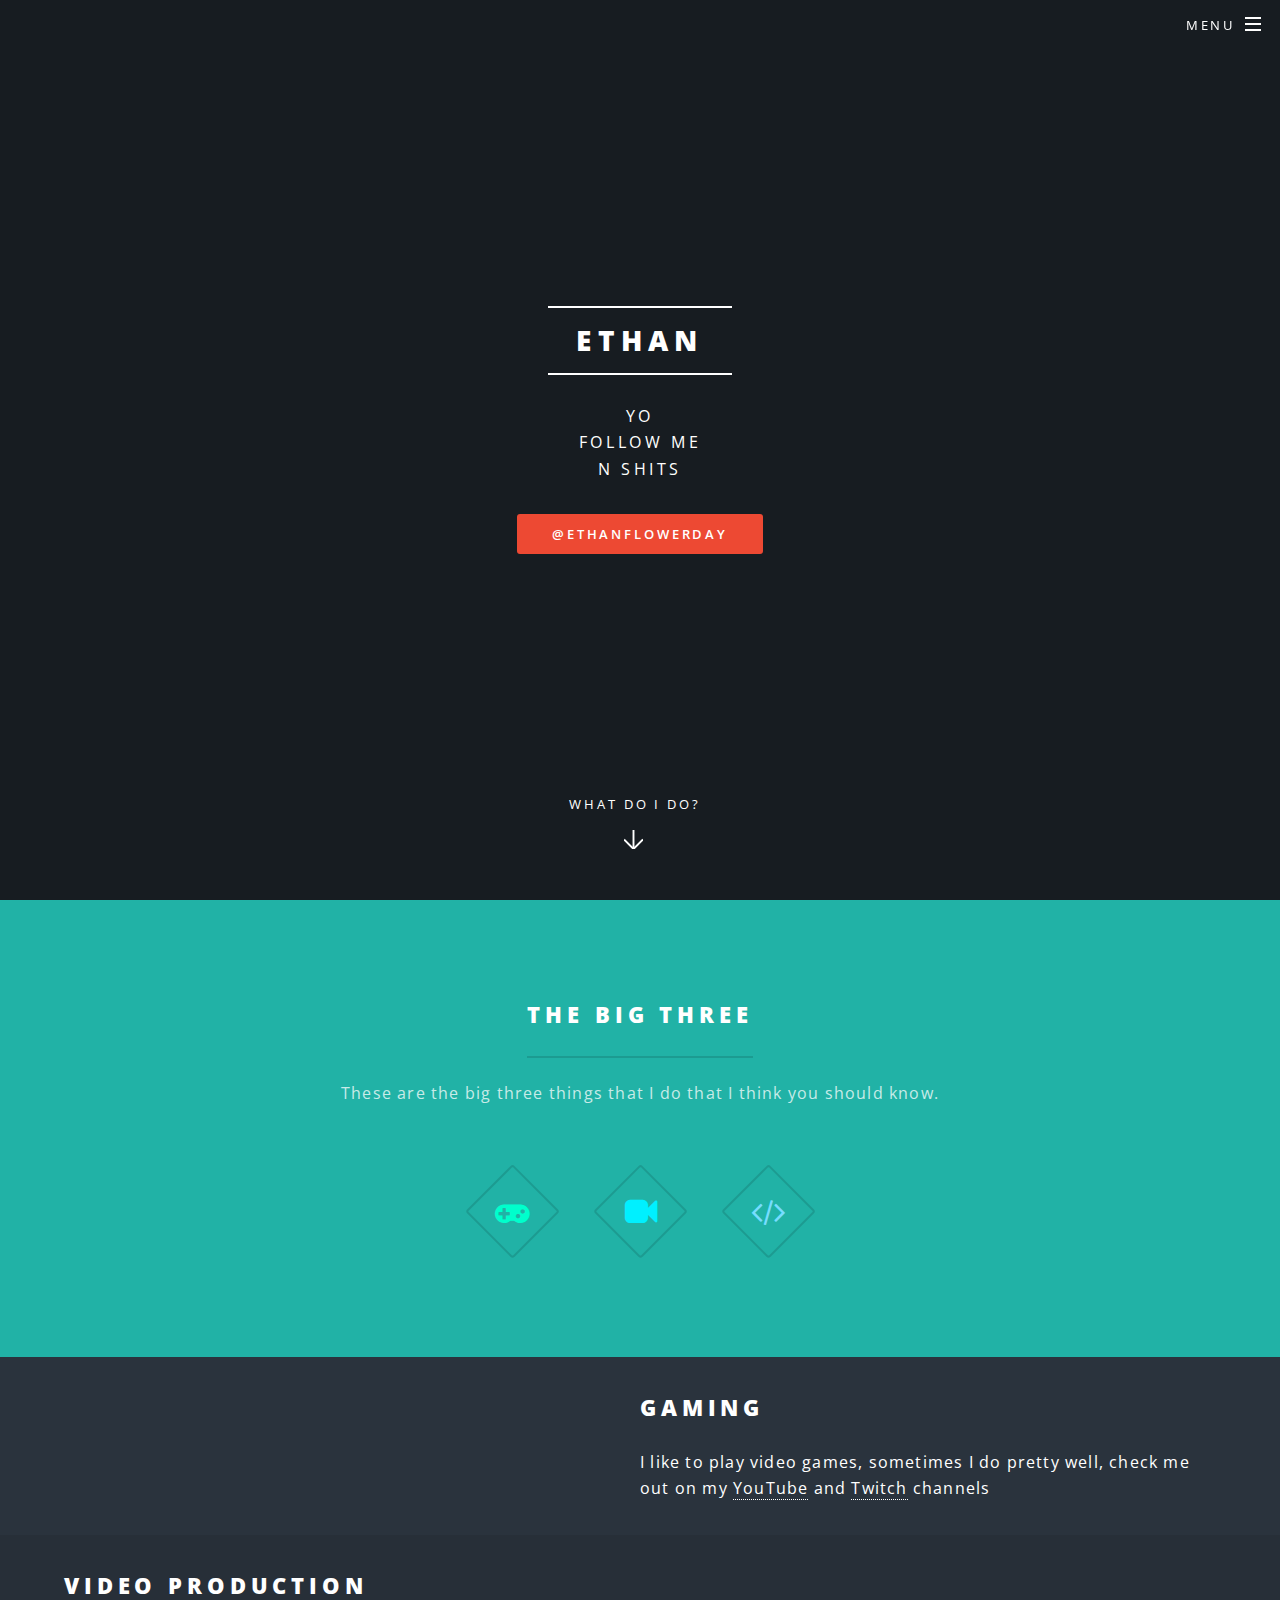
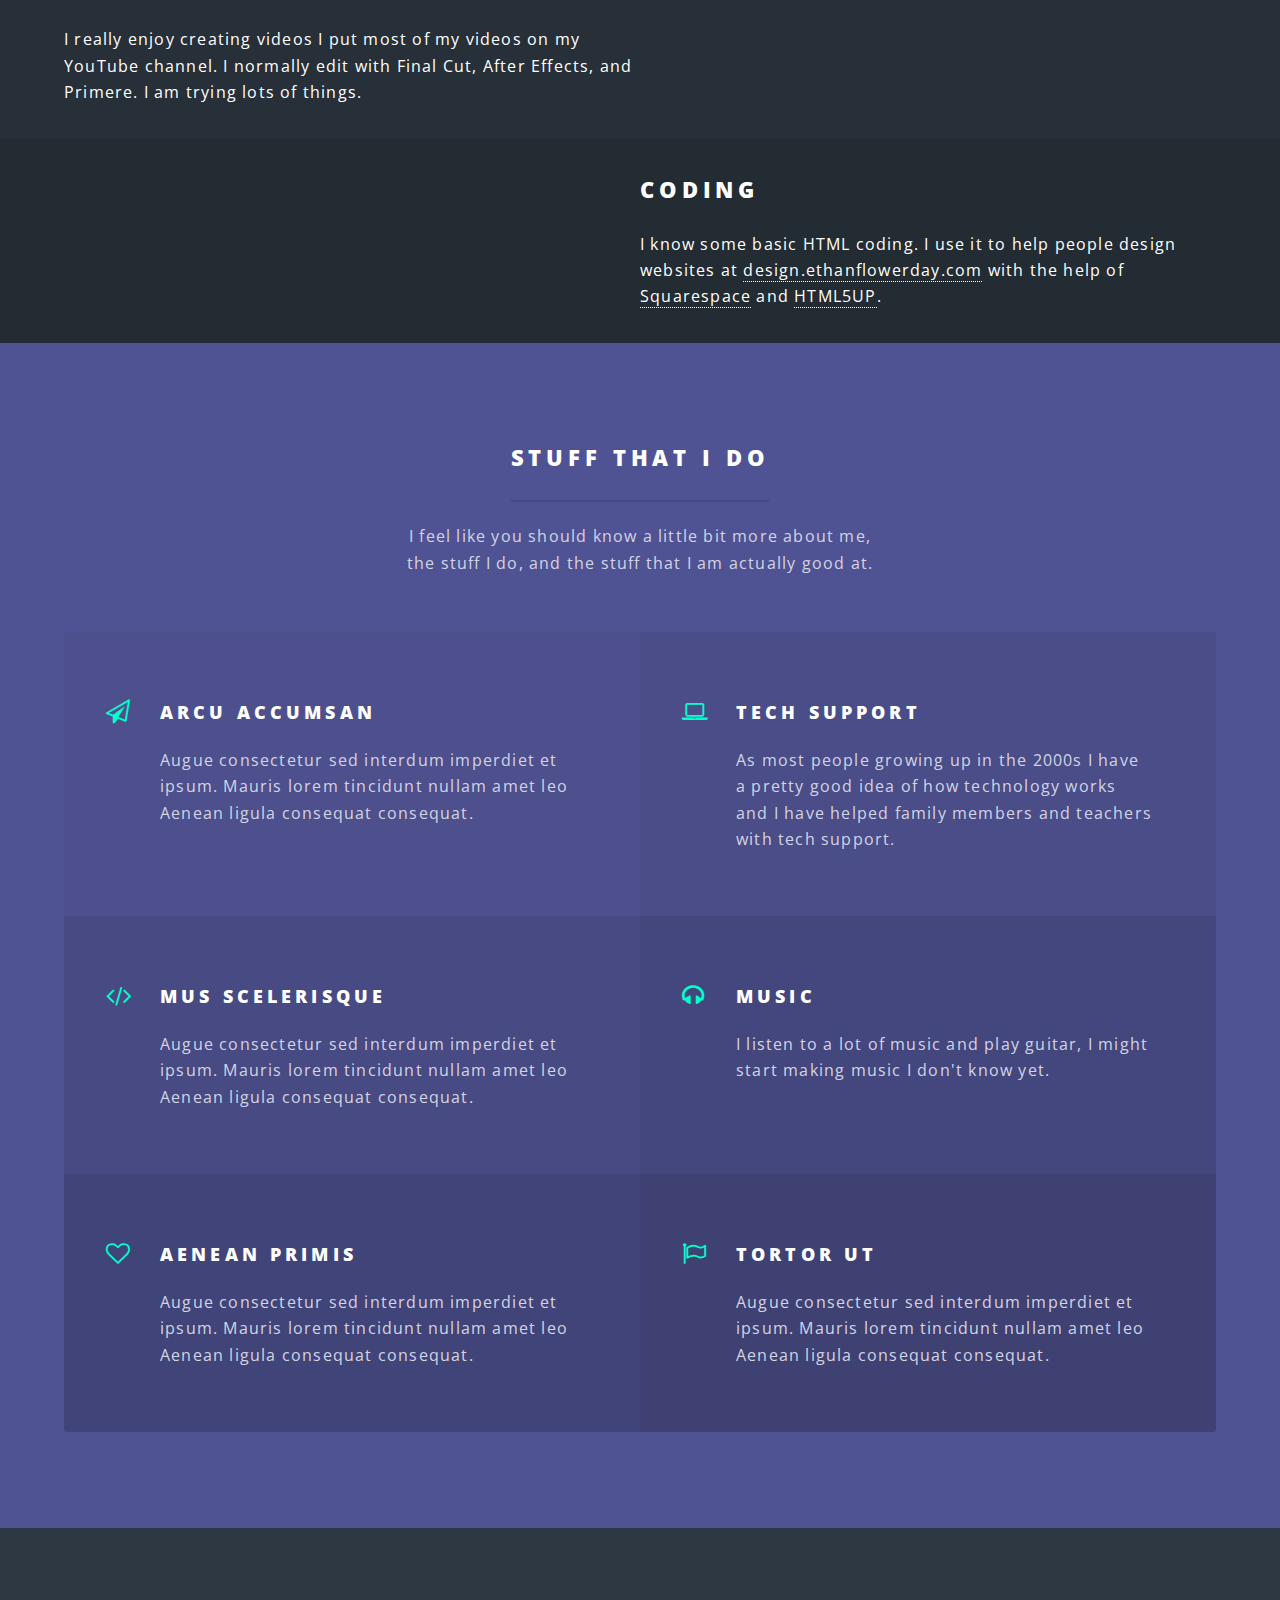
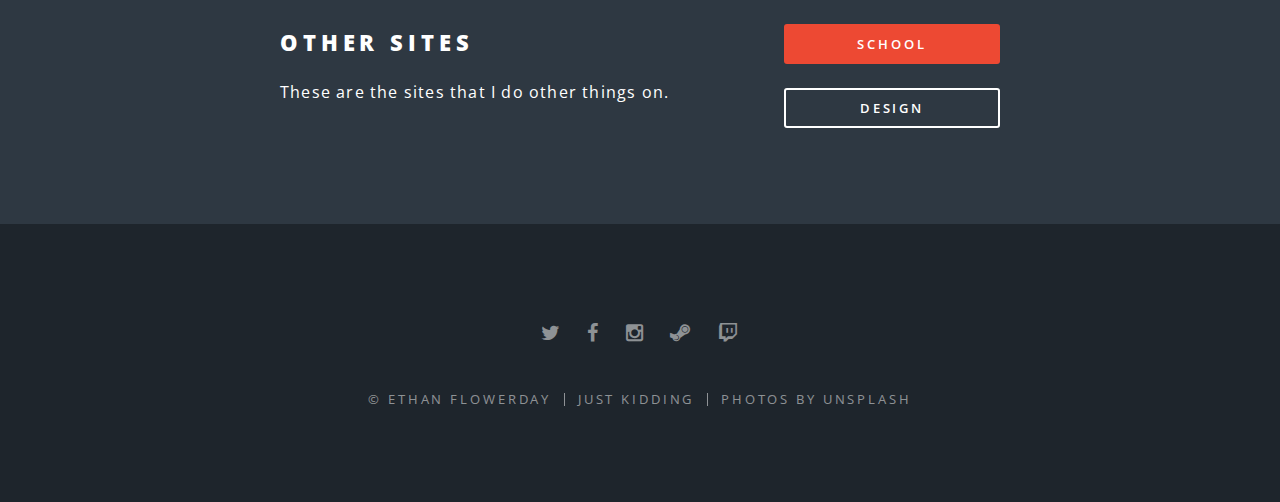
==== commit 309d672a: "Updated index.html" ====
--- a/index.html
+++ b/index.html
@@ -46,10 +46,10 @@
 				<!-- Banner -->
 					<section id="banner">
 						<div class="inner">
-							<h2>Freshmans</h2>
-							<p>My name is Ethan<br />
-							and this is my site<br />
-							this is what I do.</p>
+							<h2>Ethan</h2>
+							<p>yo<br />
+							follow me<br />
+							n shits</p>
 							<ul class="actions">
                               <li><a href="https://twitter.com/ethanflowerday" class="button special">@ethanflowerday</a></li>
 							</ul>
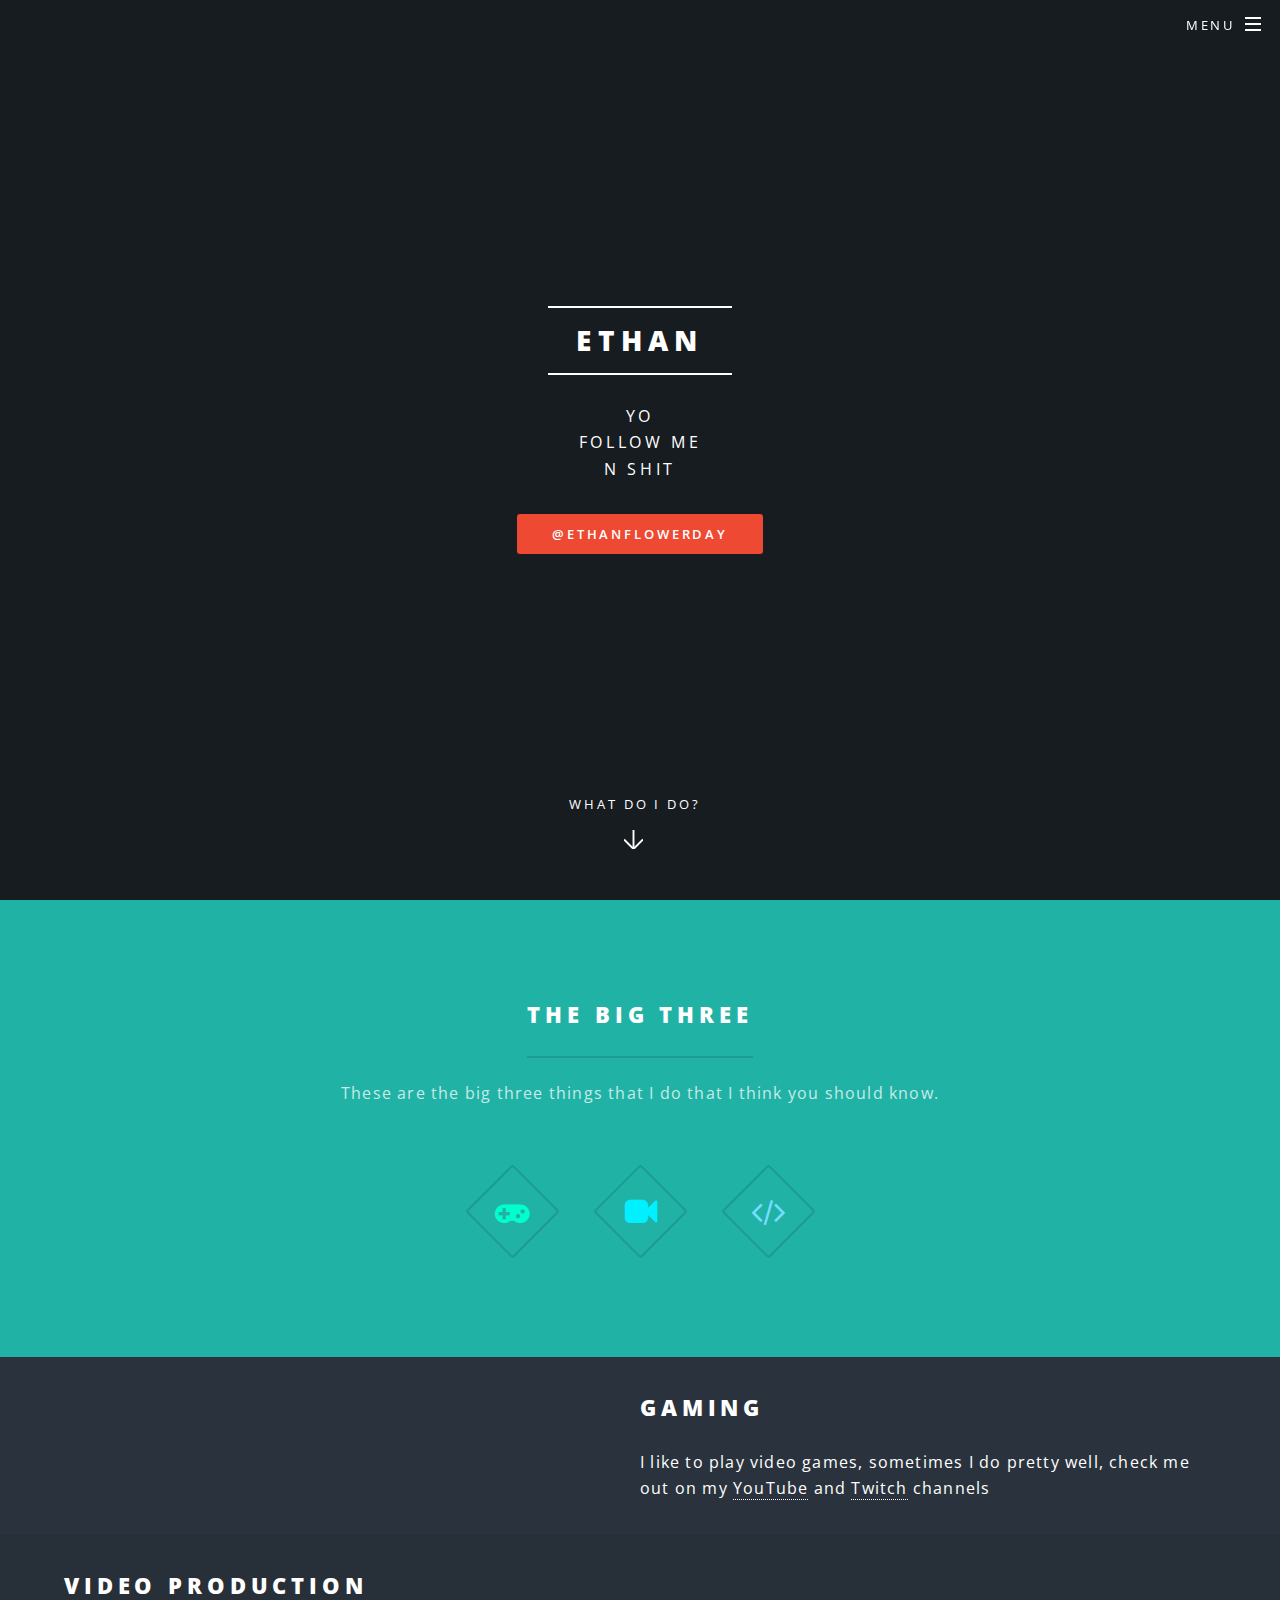
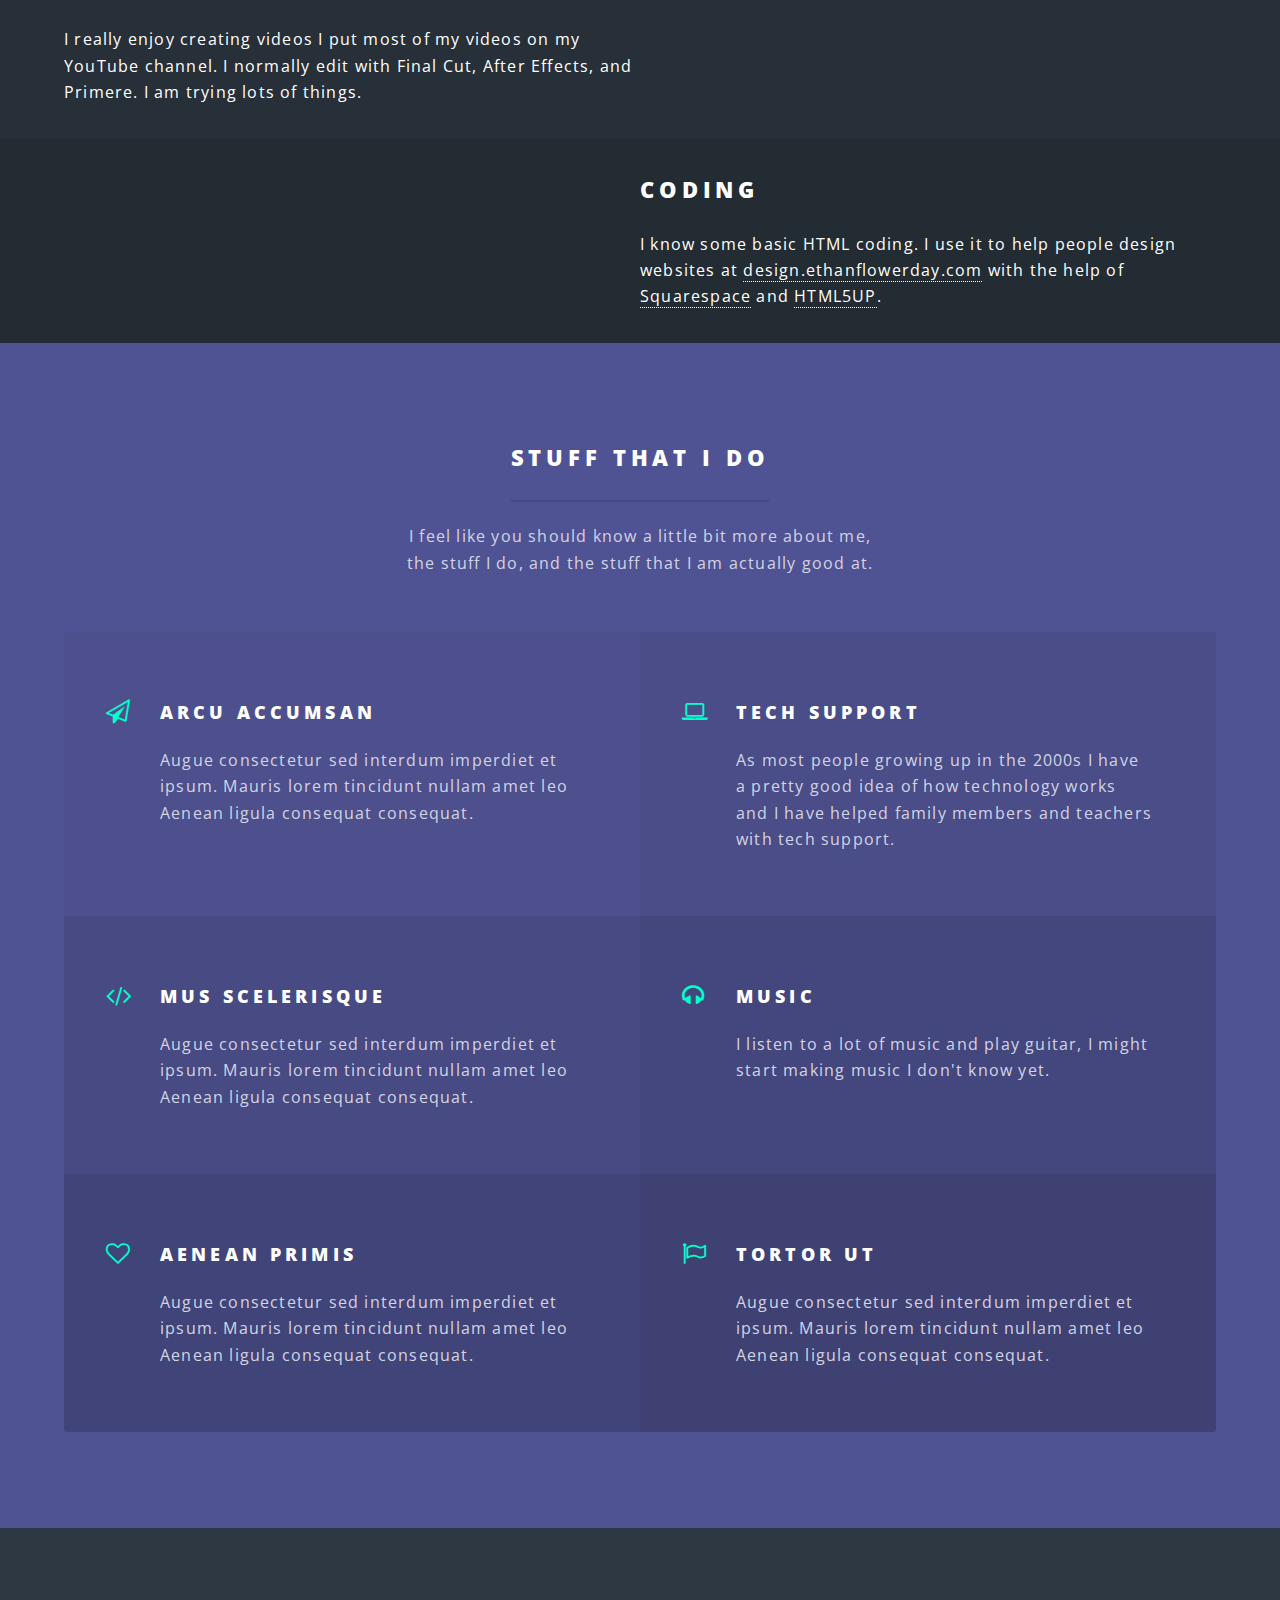
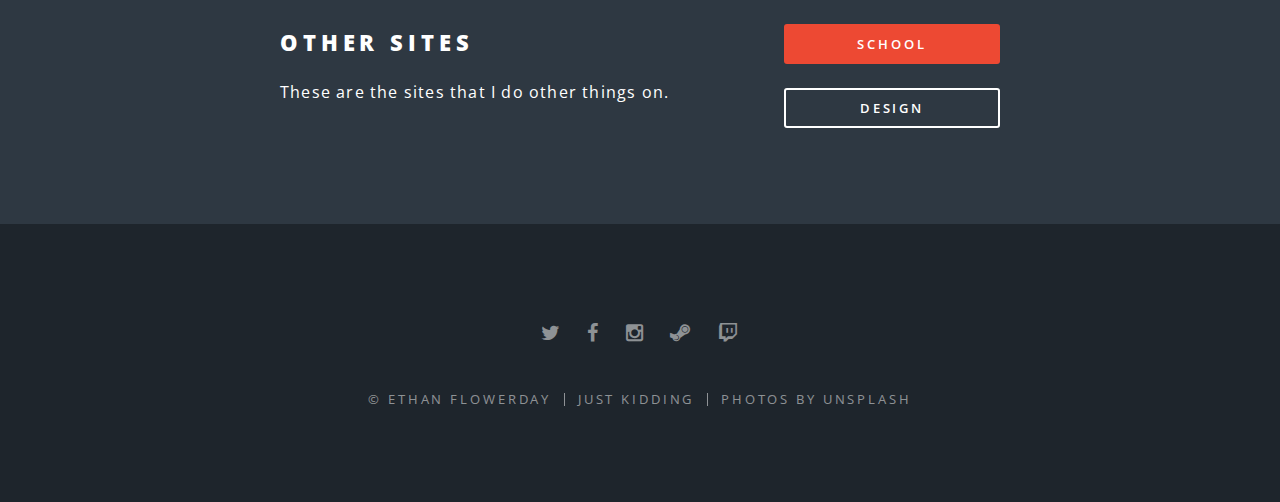
==== commit 599f4d39: "Updated index.html" ====
--- a/index.html
+++ b/index.html
@@ -49,7 +49,7 @@
 							<h2>Ethan</h2>
 							<p>yo<br />
 							follow me<br />
-							n shits</p>
+							n shit</p>
 							<ul class="actions">
                               <li><a href="https://twitter.com/ethanflowerday" class="button special">@ethanflowerday</a></li>
 							</ul>
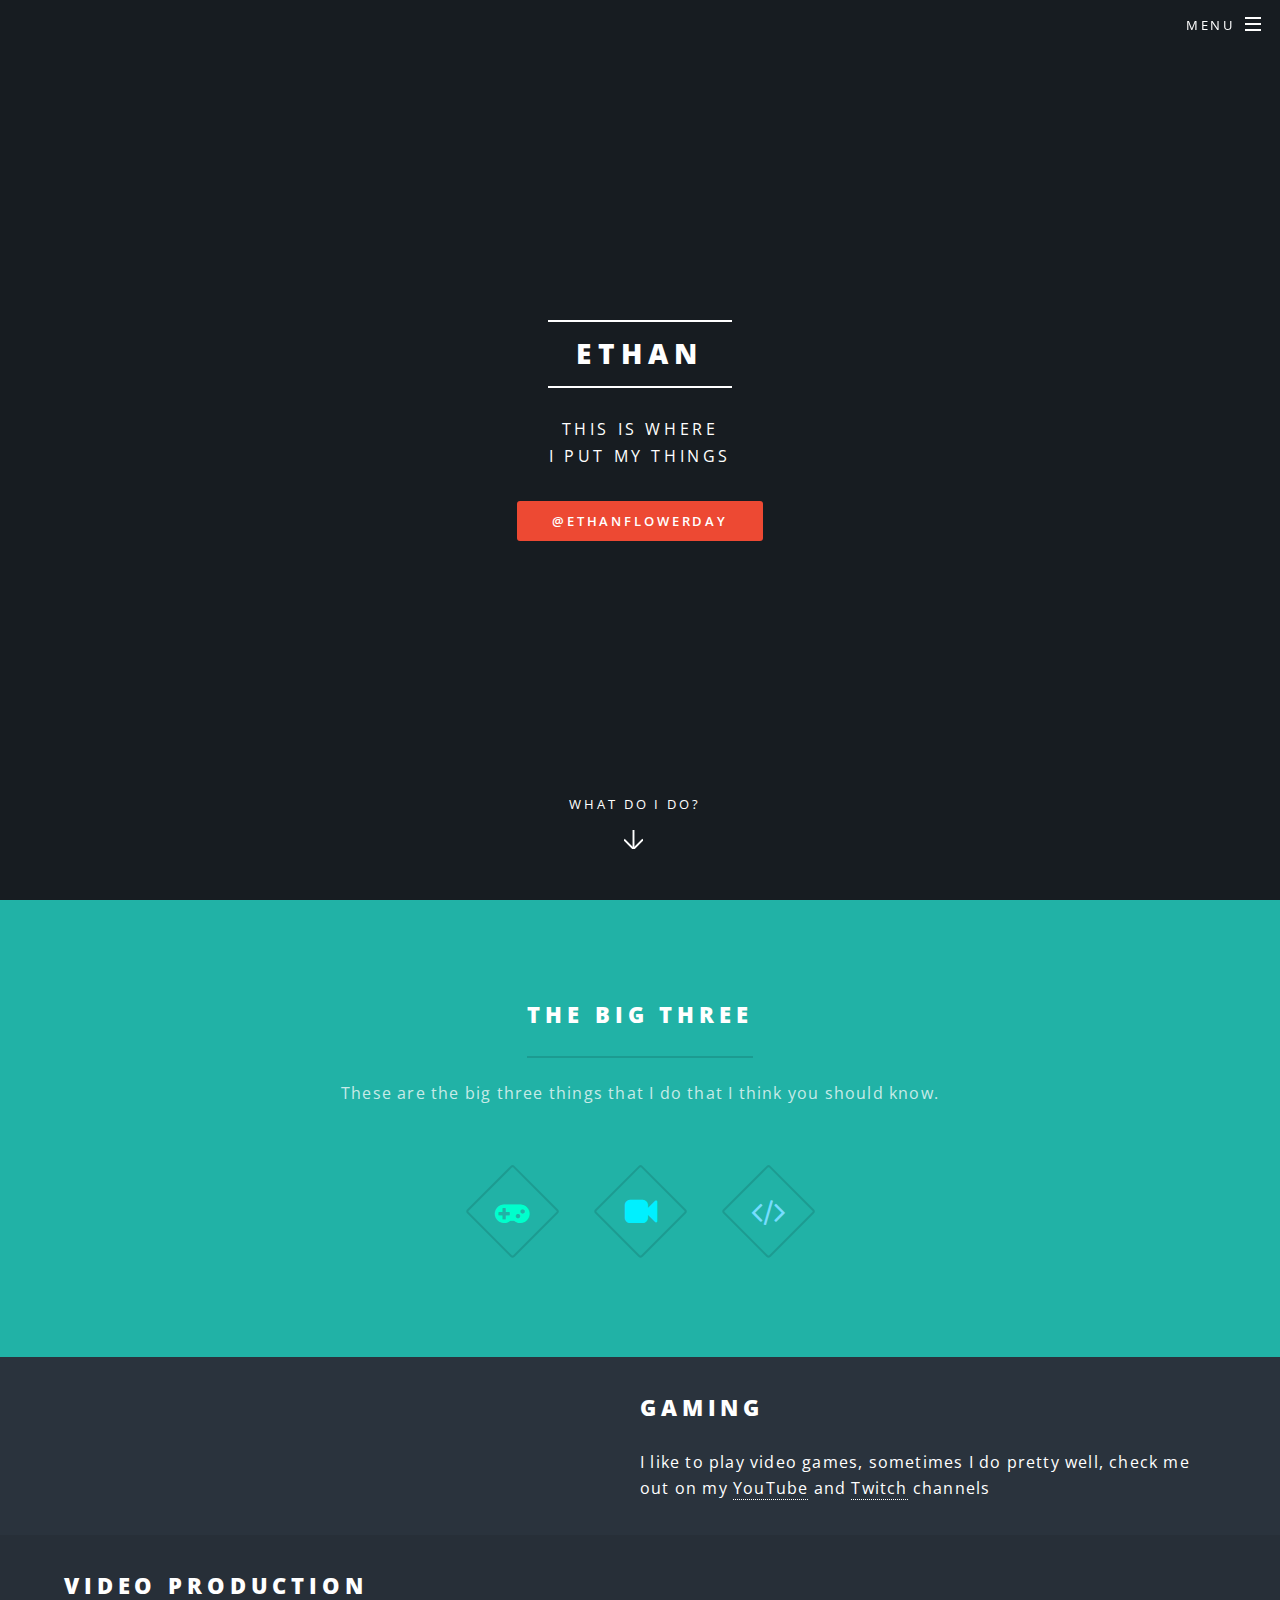
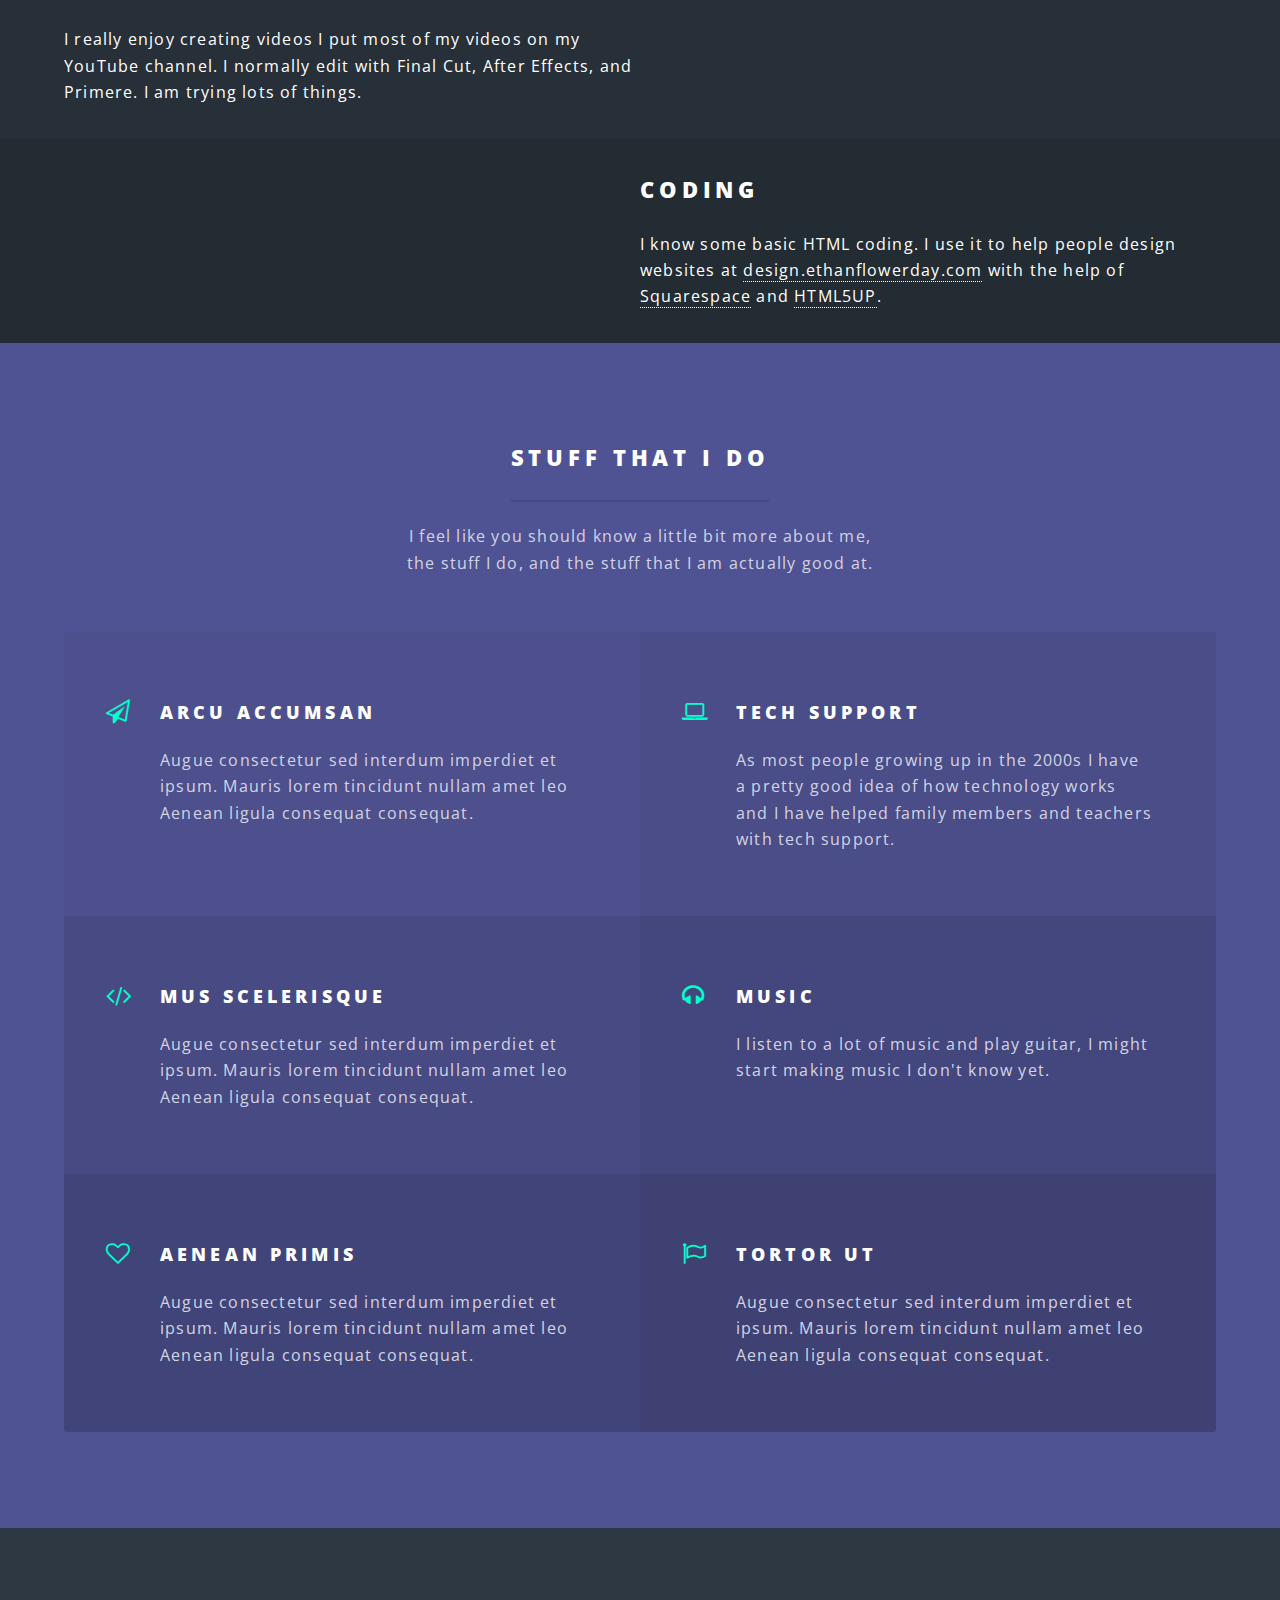
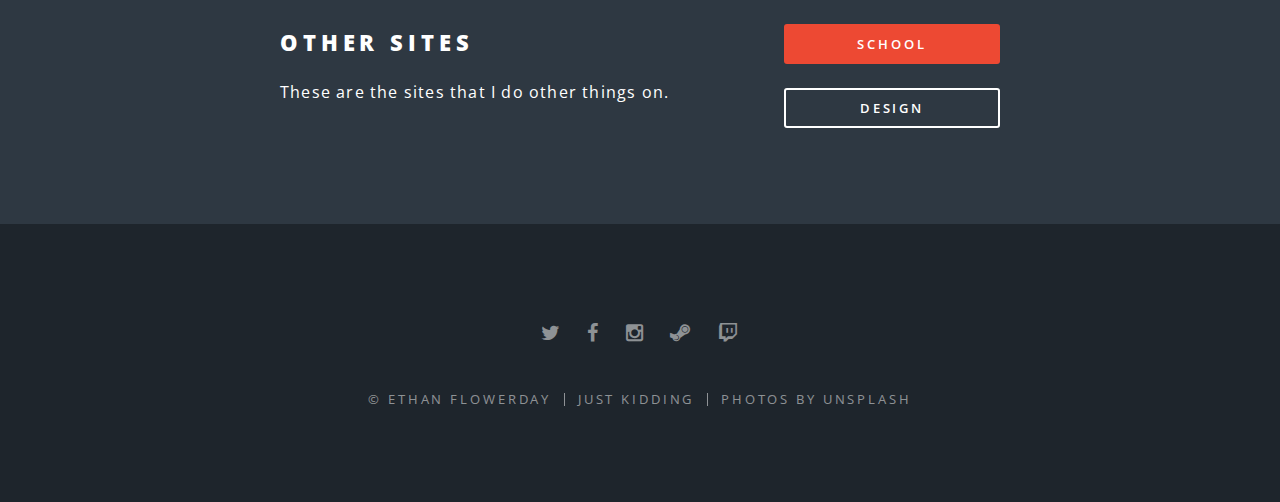
==== commit 788c1b09: "Updated index.html" ====
--- a/index.html
+++ b/index.html
@@ -47,9 +47,8 @@
 					<section id="banner">
 						<div class="inner">
 							<h2>Ethan</h2>
-							<p>yo<br />
-							follow me<br />
-							n shit</p>
+							<p>This is where<br />
+                              i put my things<br /></p>
 							<ul class="actions">
                               <li><a href="https://twitter.com/ethanflowerday" class="button special">@ethanflowerday</a></li>
 							</ul>
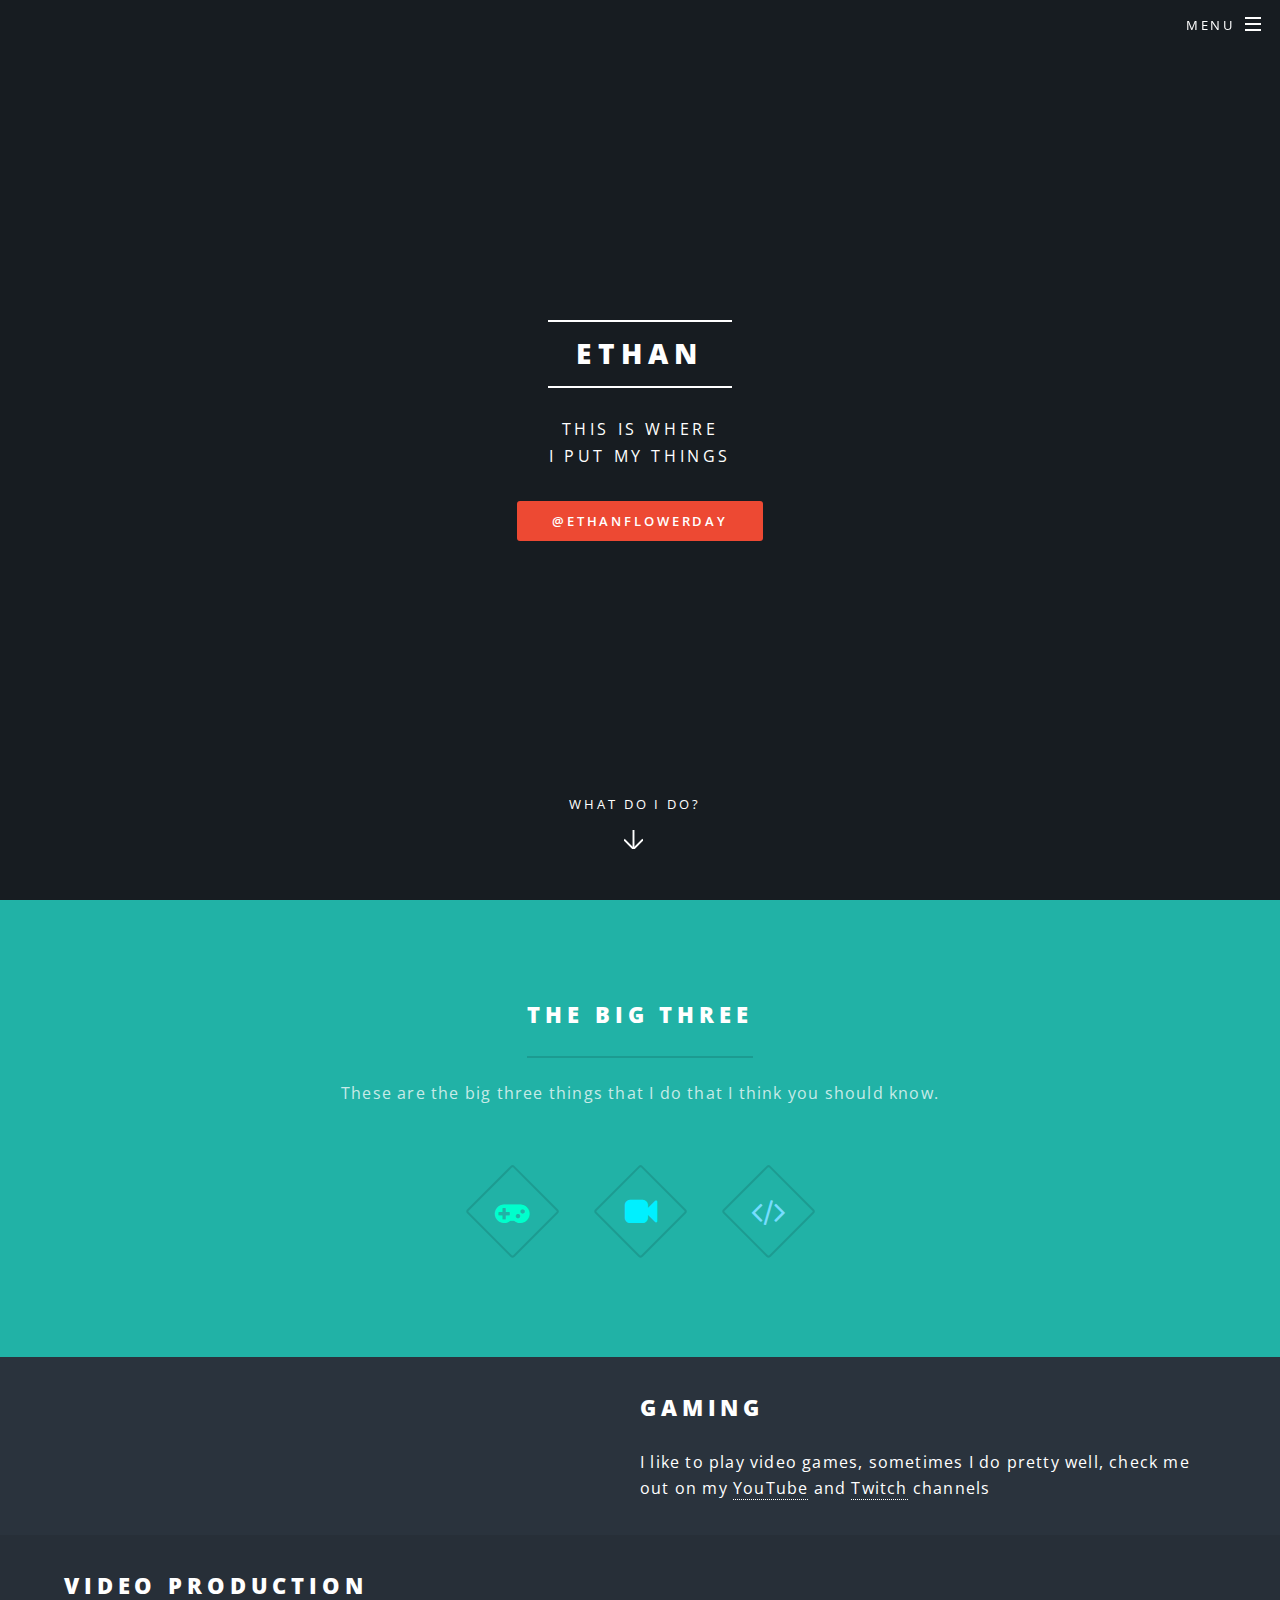
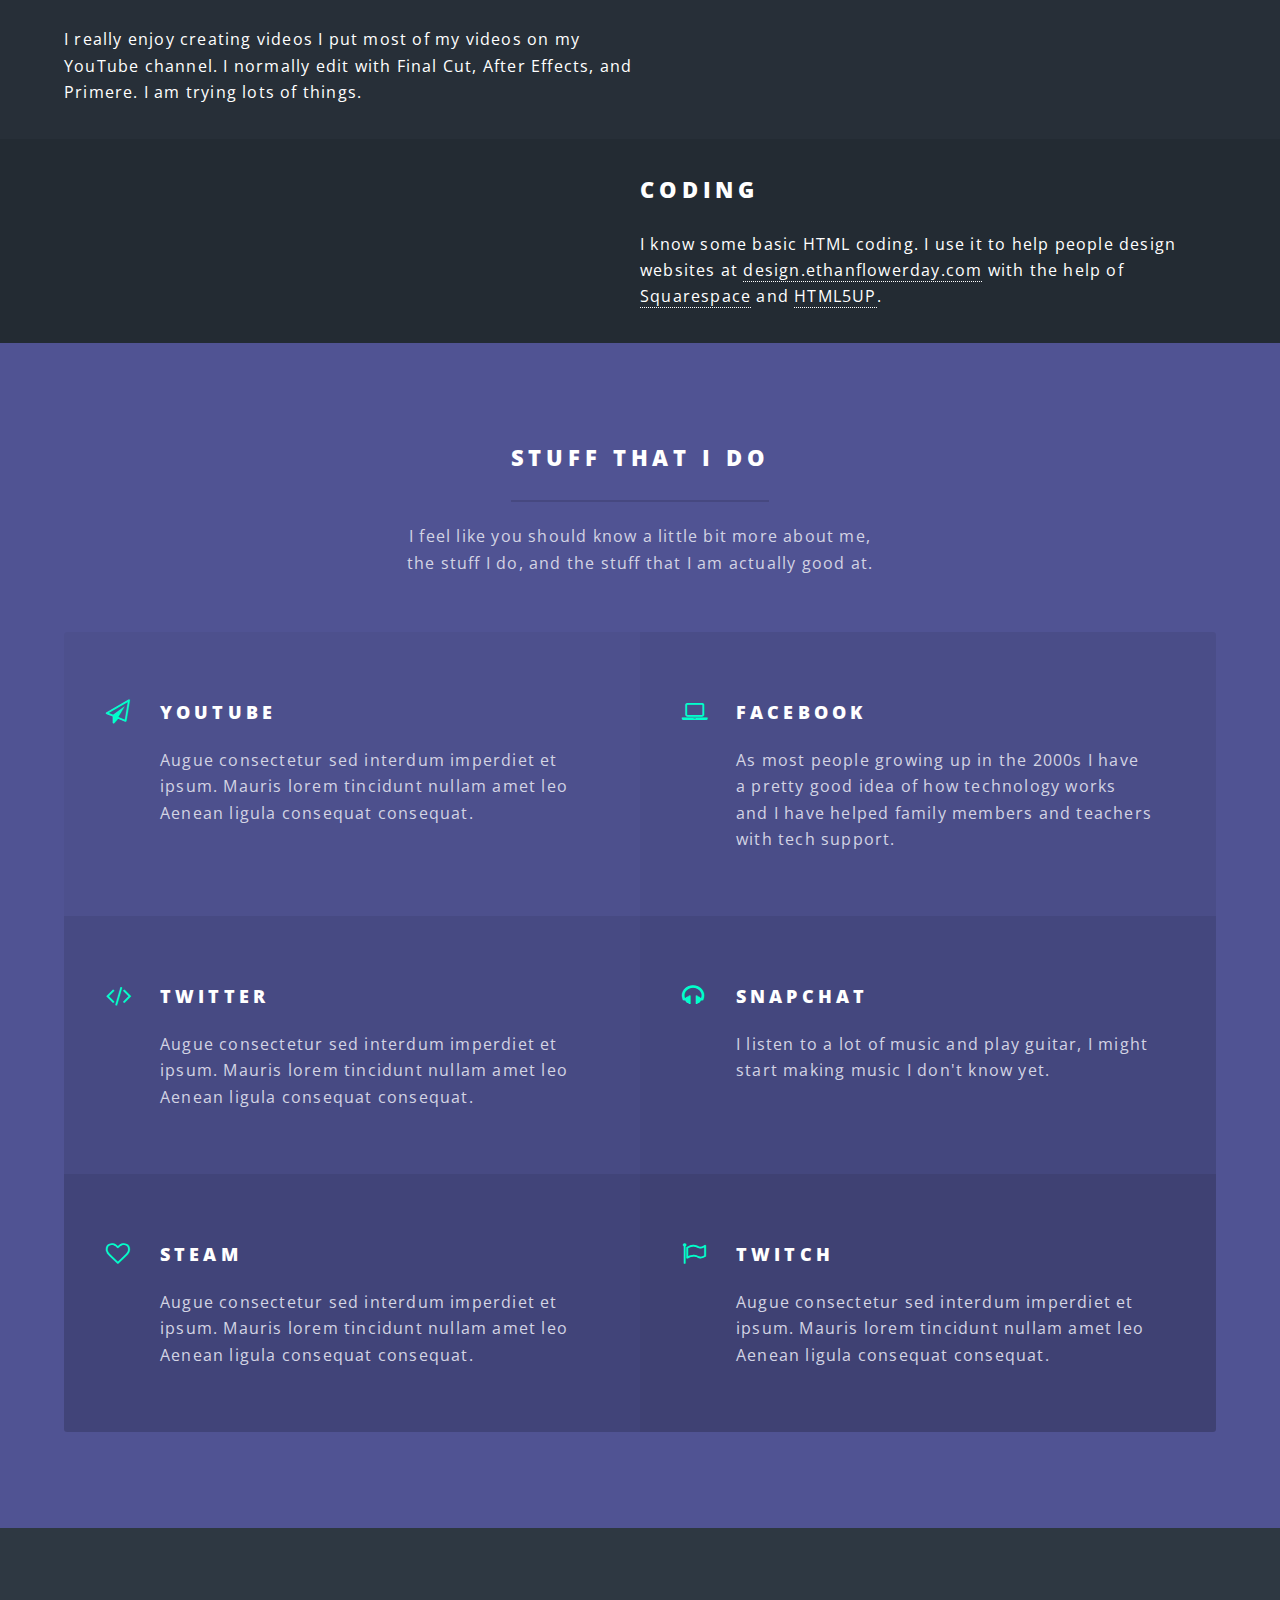
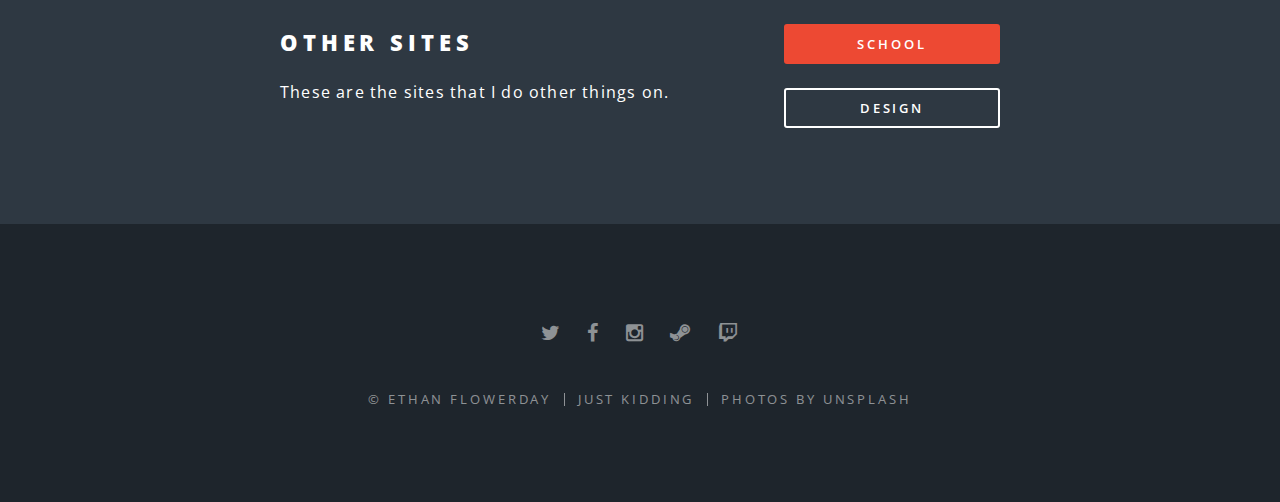
==== commit f866667b: "Updated index.html" ====
--- a/index.html
+++ b/index.html
@@ -103,27 +103,27 @@
 							</header>
 							<ul class="features">
 								<li class="icon fa-paper-plane-o">
-									<h3>Arcu accumsan</h3>
+									<h3>YouTube</h3>
 									<p>Augue consectetur sed interdum imperdiet et ipsum. Mauris lorem tincidunt nullam amet leo Aenean ligula consequat consequat.</p>
 								</li>
 								<li class="icon fa-laptop">
-									<h3>Tech Support</h3>
+									<h3>Facebook</h3>
 									<p>As most people growing up in the 2000s I have a pretty good idea of how technology works and I have helped family members and teachers with tech support.</p>
 								</li>
 								<li class="icon fa-code">
-									<h3>Mus Scelerisque</h3>
+									<h3>Twitter</h3>
 									<p>Augue consectetur sed interdum imperdiet et ipsum. Mauris lorem tincidunt nullam amet leo Aenean ligula consequat consequat.</p>
 								</li>
 								<li class="icon fa-headphones">
-									<h3>Music</h3>
+									<h3>Snapchat</h3>
 									<p>I listen to a lot of music and play guitar, I might start making music I don't know yet.</p>
 								</li>
 								<li class="icon fa-heart-o">
-									<h3>Aenean Primis</h3>
+									<h3>Steam</h3>
 									<p>Augue consectetur sed interdum imperdiet et ipsum. Mauris lorem tincidunt nullam amet leo Aenean ligula consequat consequat.</p>
 								</li>
 								<li class="icon fa-flag-o">
-									<h3>Tortor Ut</h3>
+									<h3>Twitch</h3>
 									<p>Augue consectetur sed interdum imperdiet et ipsum. Mauris lorem tincidunt nullam amet leo Aenean ligula consequat consequat.</p>
 								</li>
 							</ul>
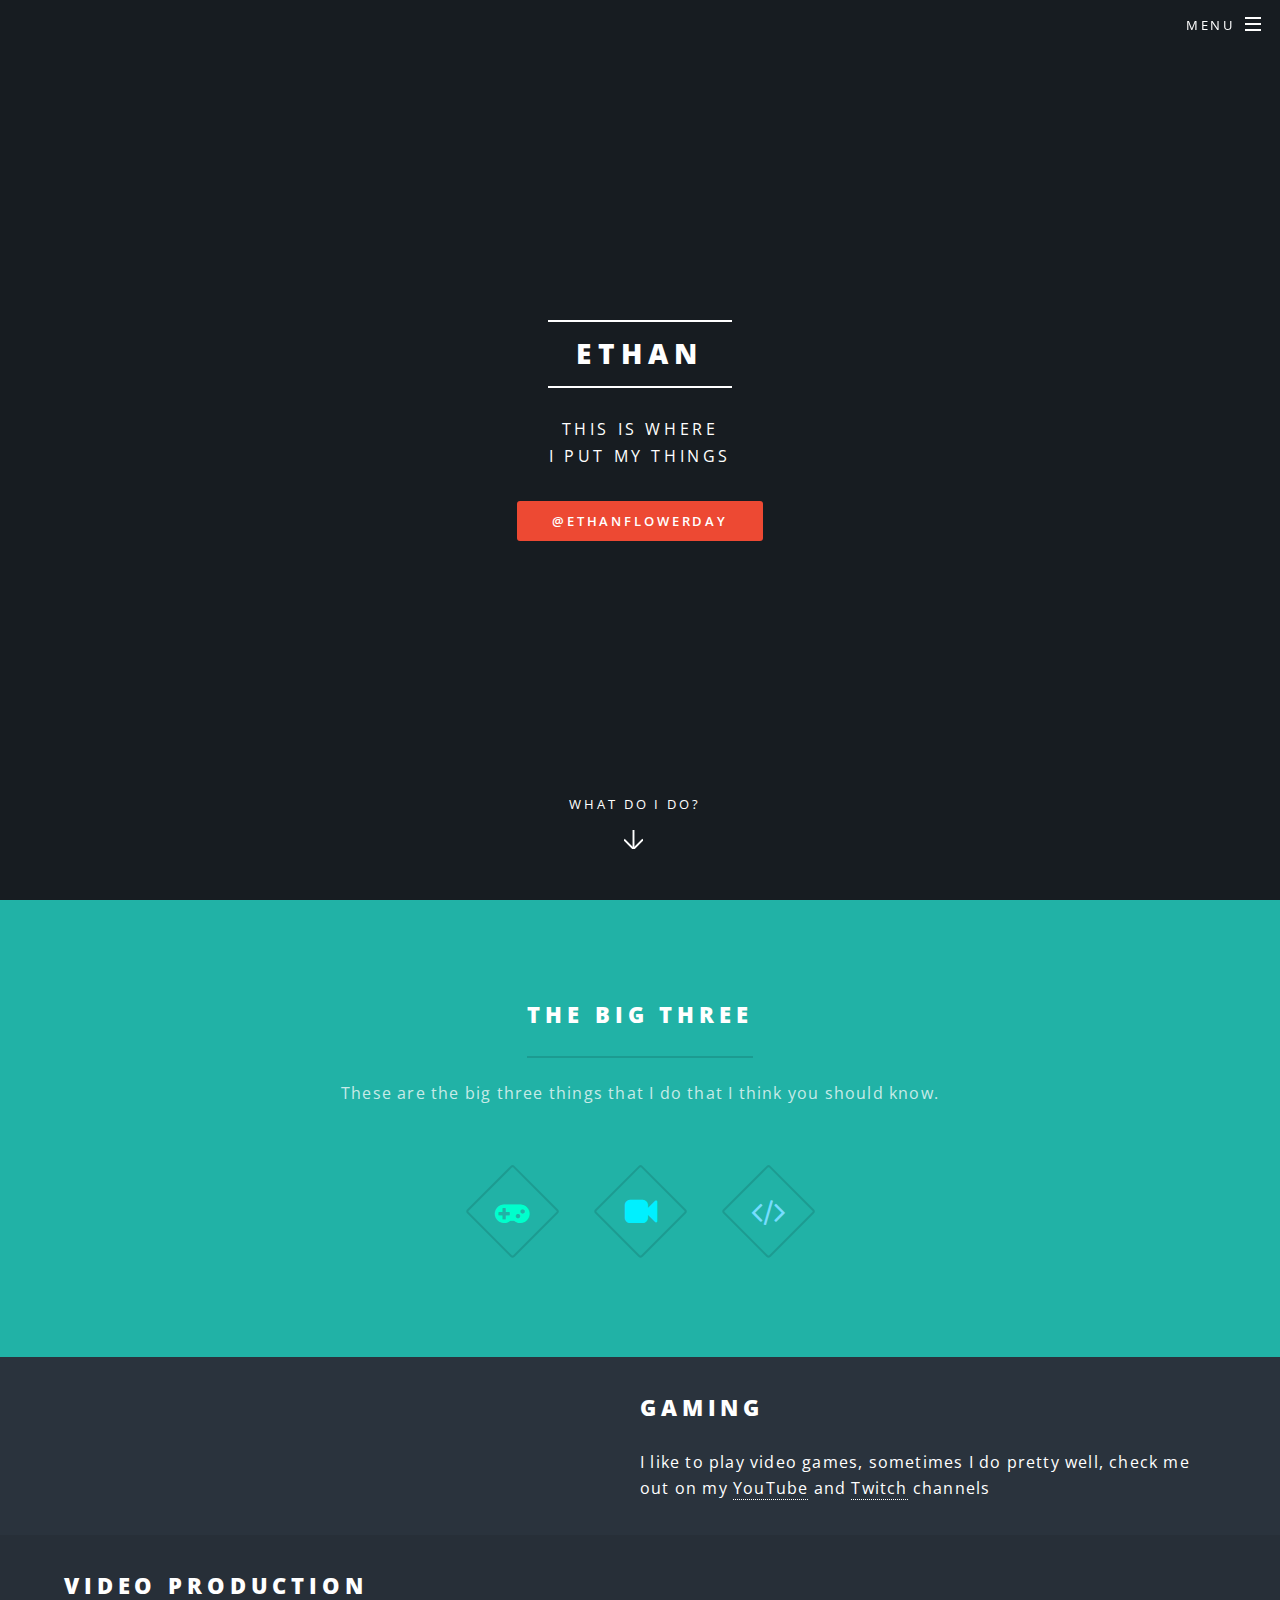
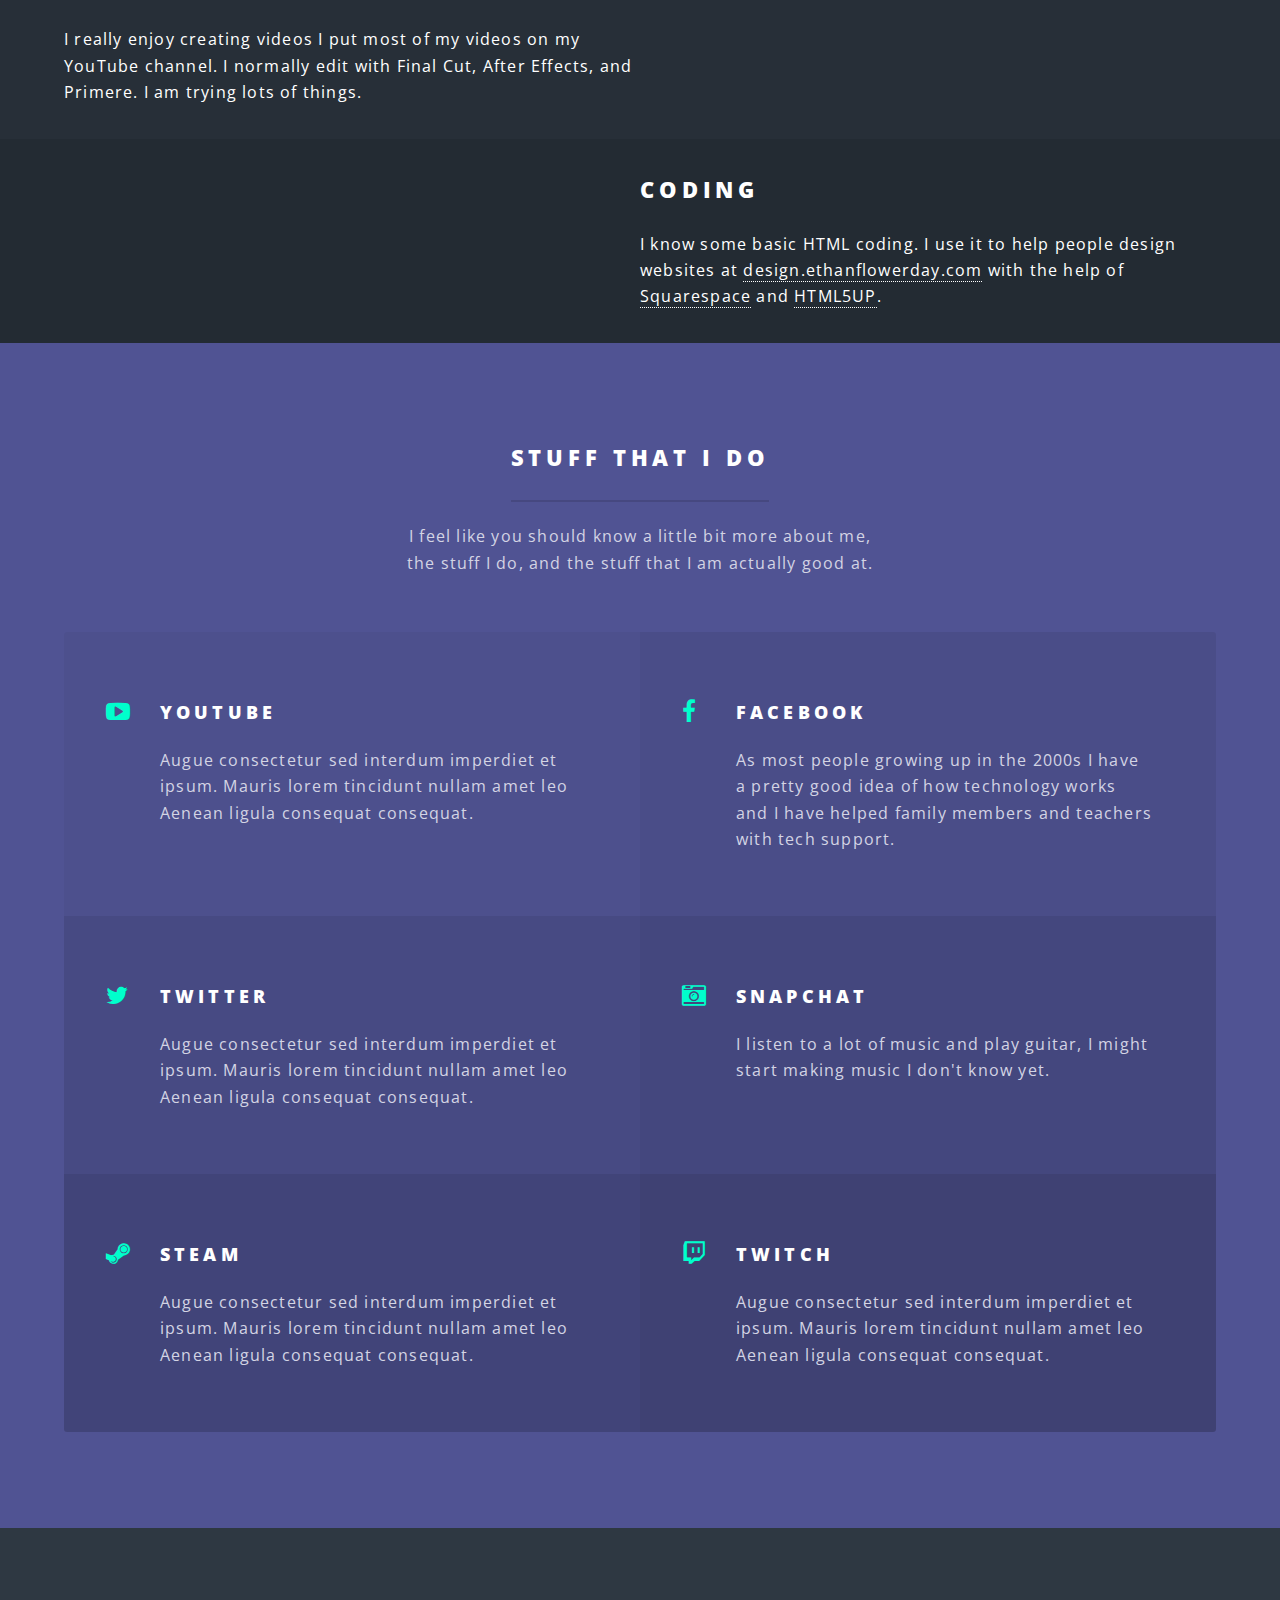
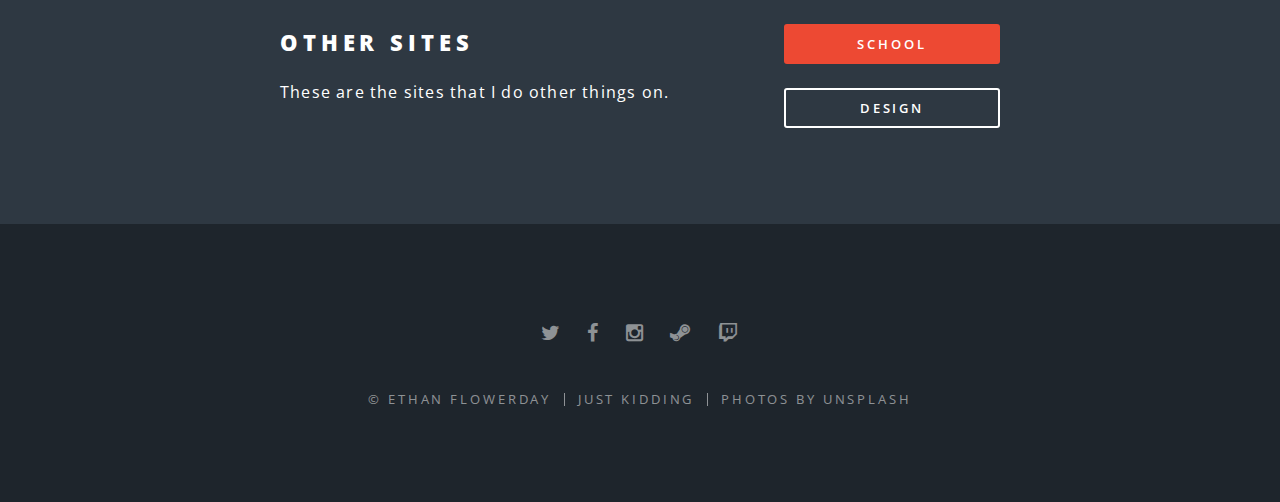
==== commit 83e8488f: "Updated index.html" ====
--- a/index.html
+++ b/index.html
@@ -102,27 +102,27 @@
 								the stuff I do, and the stuff that I am actually good at.</p>
 							</header>
 							<ul class="features">
-								<li class="icon fa-paper-plane-o">
+								<li class="icon fa-youtube-play">
 									<h3>YouTube</h3>
 									<p>Augue consectetur sed interdum imperdiet et ipsum. Mauris lorem tincidunt nullam amet leo Aenean ligula consequat consequat.</p>
 								</li>
-								<li class="icon fa-laptop">
+								<li class="icon fa-facebook">
 									<h3>Facebook</h3>
 									<p>As most people growing up in the 2000s I have a pretty good idea of how technology works and I have helped family members and teachers with tech support.</p>
 								</li>
-								<li class="icon fa-code">
+								<li class="icon fa-twitter">
 									<h3>Twitter</h3>
 									<p>Augue consectetur sed interdum imperdiet et ipsum. Mauris lorem tincidunt nullam amet leo Aenean ligula consequat consequat.</p>
 								</li>
-								<li class="icon fa-headphones">
+								<li class="icon fa-camera-retro">
 									<h3>Snapchat</h3>
 									<p>I listen to a lot of music and play guitar, I might start making music I don't know yet.</p>
 								</li>
-								<li class="icon fa-heart-o">
+								<li class="icon fa-steam">
 									<h3>Steam</h3>
 									<p>Augue consectetur sed interdum imperdiet et ipsum. Mauris lorem tincidunt nullam amet leo Aenean ligula consequat consequat.</p>
 								</li>
-								<li class="icon fa-flag-o">
+								<li class="icon fa-twitch">
 									<h3>Twitch</h3>
 									<p>Augue consectetur sed interdum imperdiet et ipsum. Mauris lorem tincidunt nullam amet leo Aenean ligula consequat consequat.</p>
 								</li>
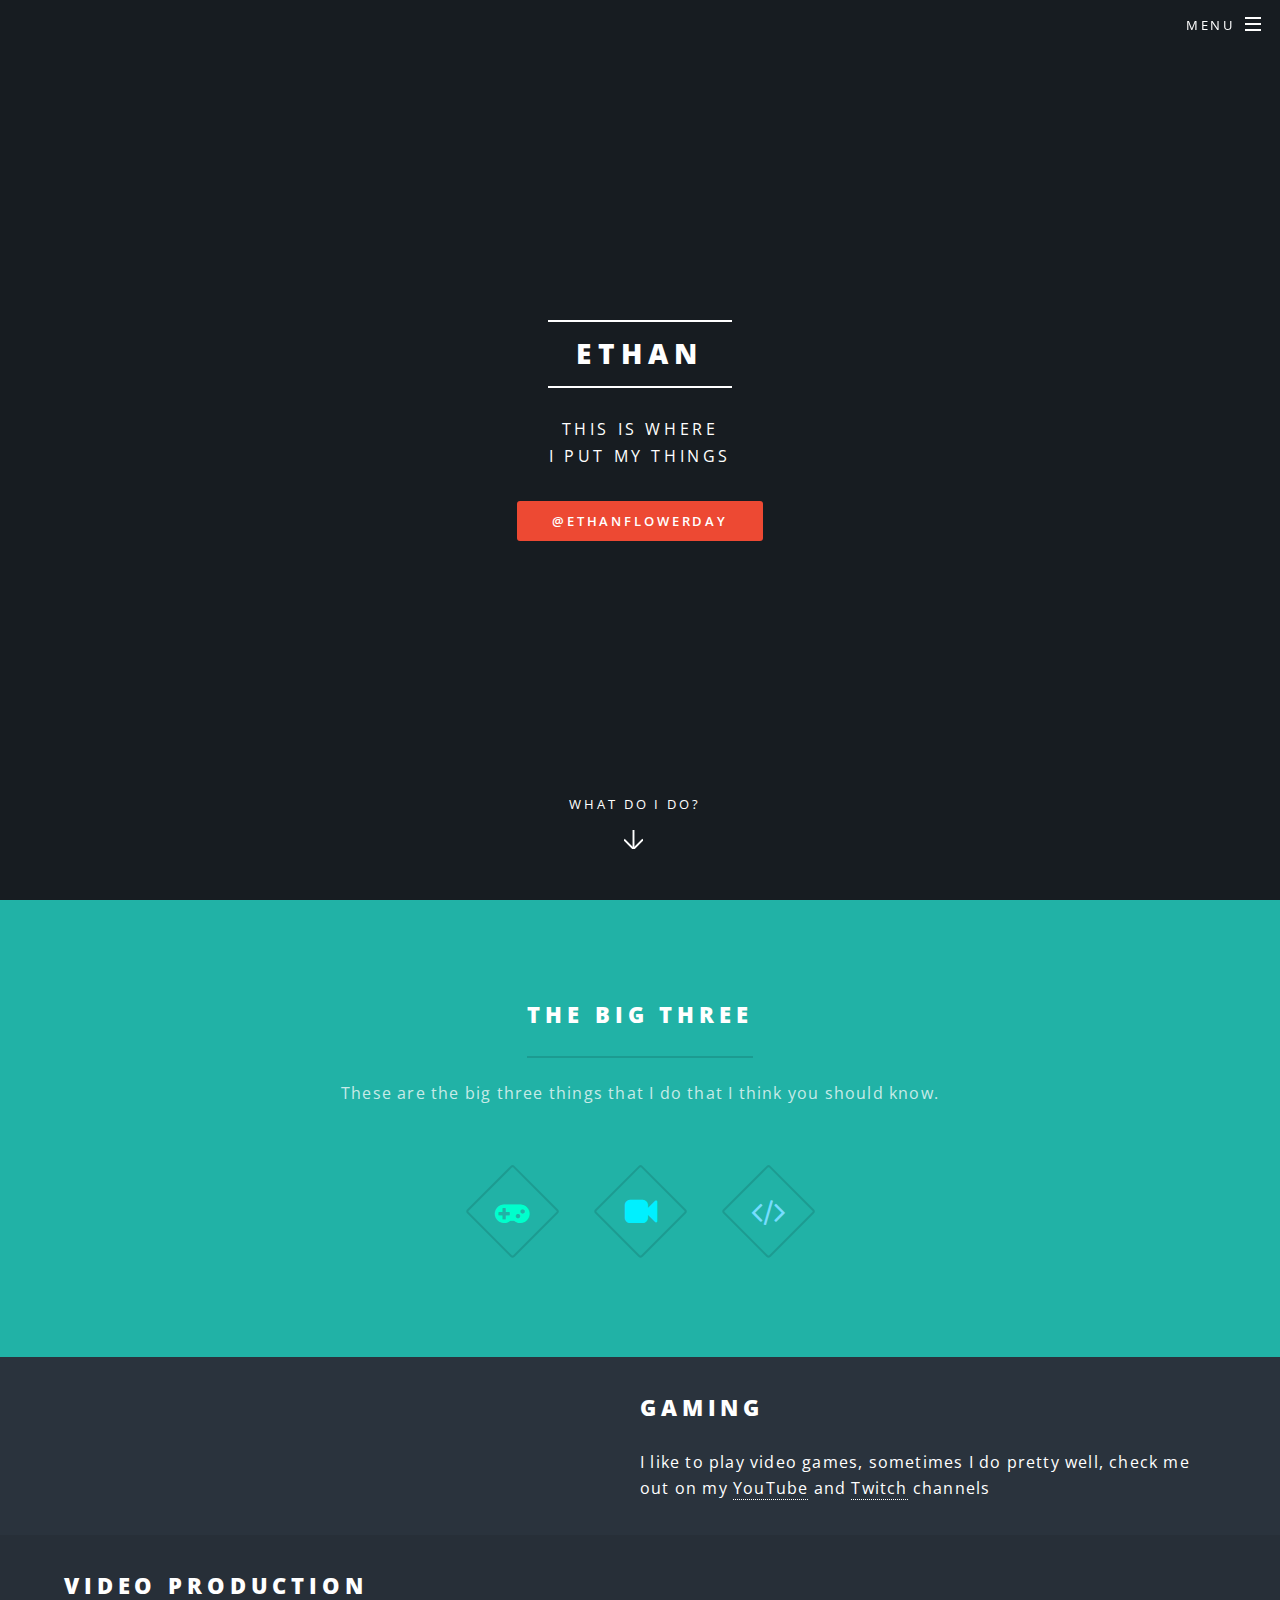
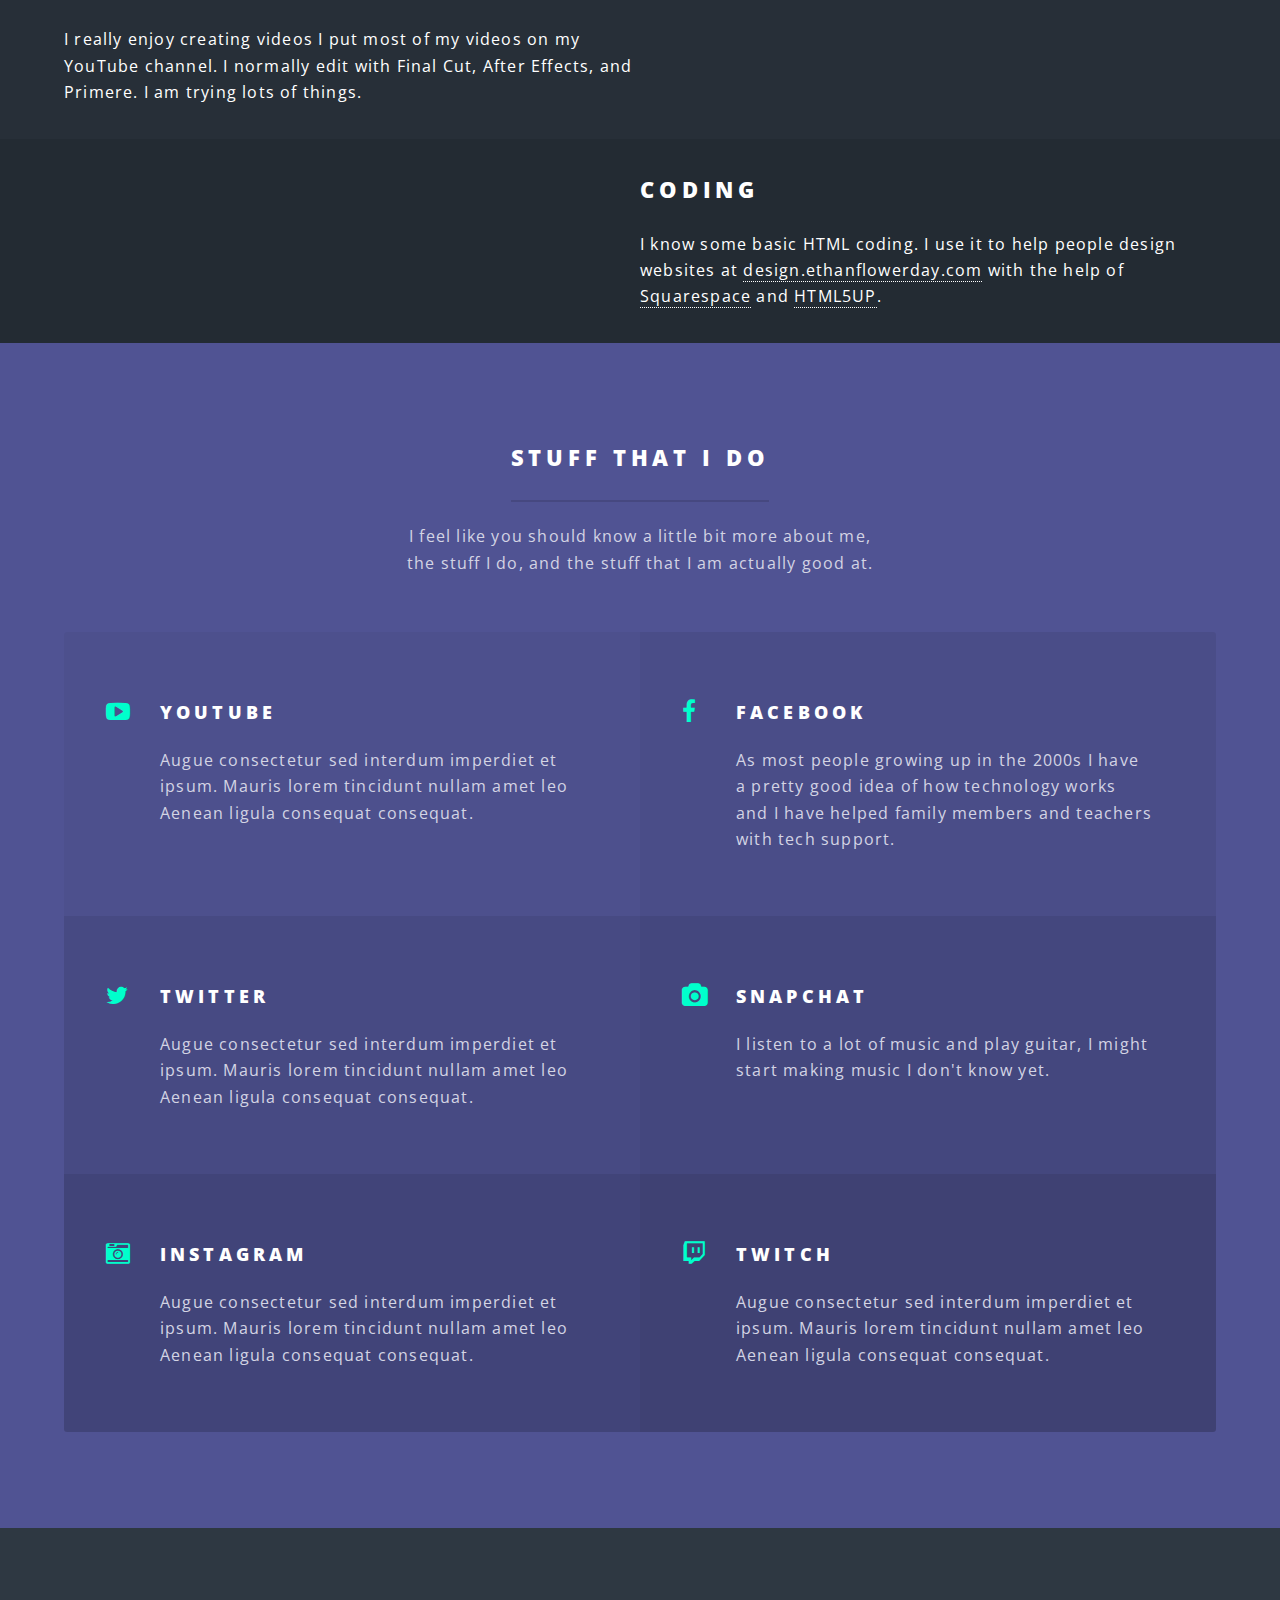
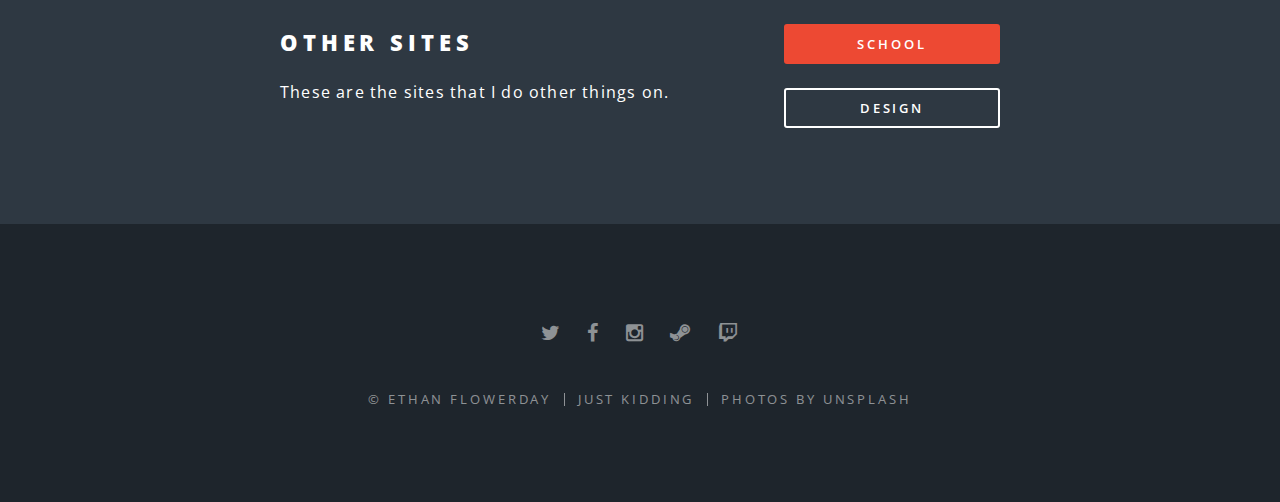
==== commit fd2d413b: "Updated index.html" ====
--- a/index.html
+++ b/index.html
@@ -114,12 +114,12 @@
 									<h3>Twitter</h3>
 									<p>Augue consectetur sed interdum imperdiet et ipsum. Mauris lorem tincidunt nullam amet leo Aenean ligula consequat consequat.</p>
 								</li>
-								<li class="icon fa-camera-retro">
+								<li class="icon fa-camera">
 									<h3>Snapchat</h3>
 									<p>I listen to a lot of music and play guitar, I might start making music I don't know yet.</p>
 								</li>
-								<li class="icon fa-steam">
-									<h3>Steam</h3>
+								<li class="icon fa-camera-retro">
+									<h3>Instagram</h3>
 									<p>Augue consectetur sed interdum imperdiet et ipsum. Mauris lorem tincidunt nullam amet leo Aenean ligula consequat consequat.</p>
 								</li>
 								<li class="icon fa-twitch">
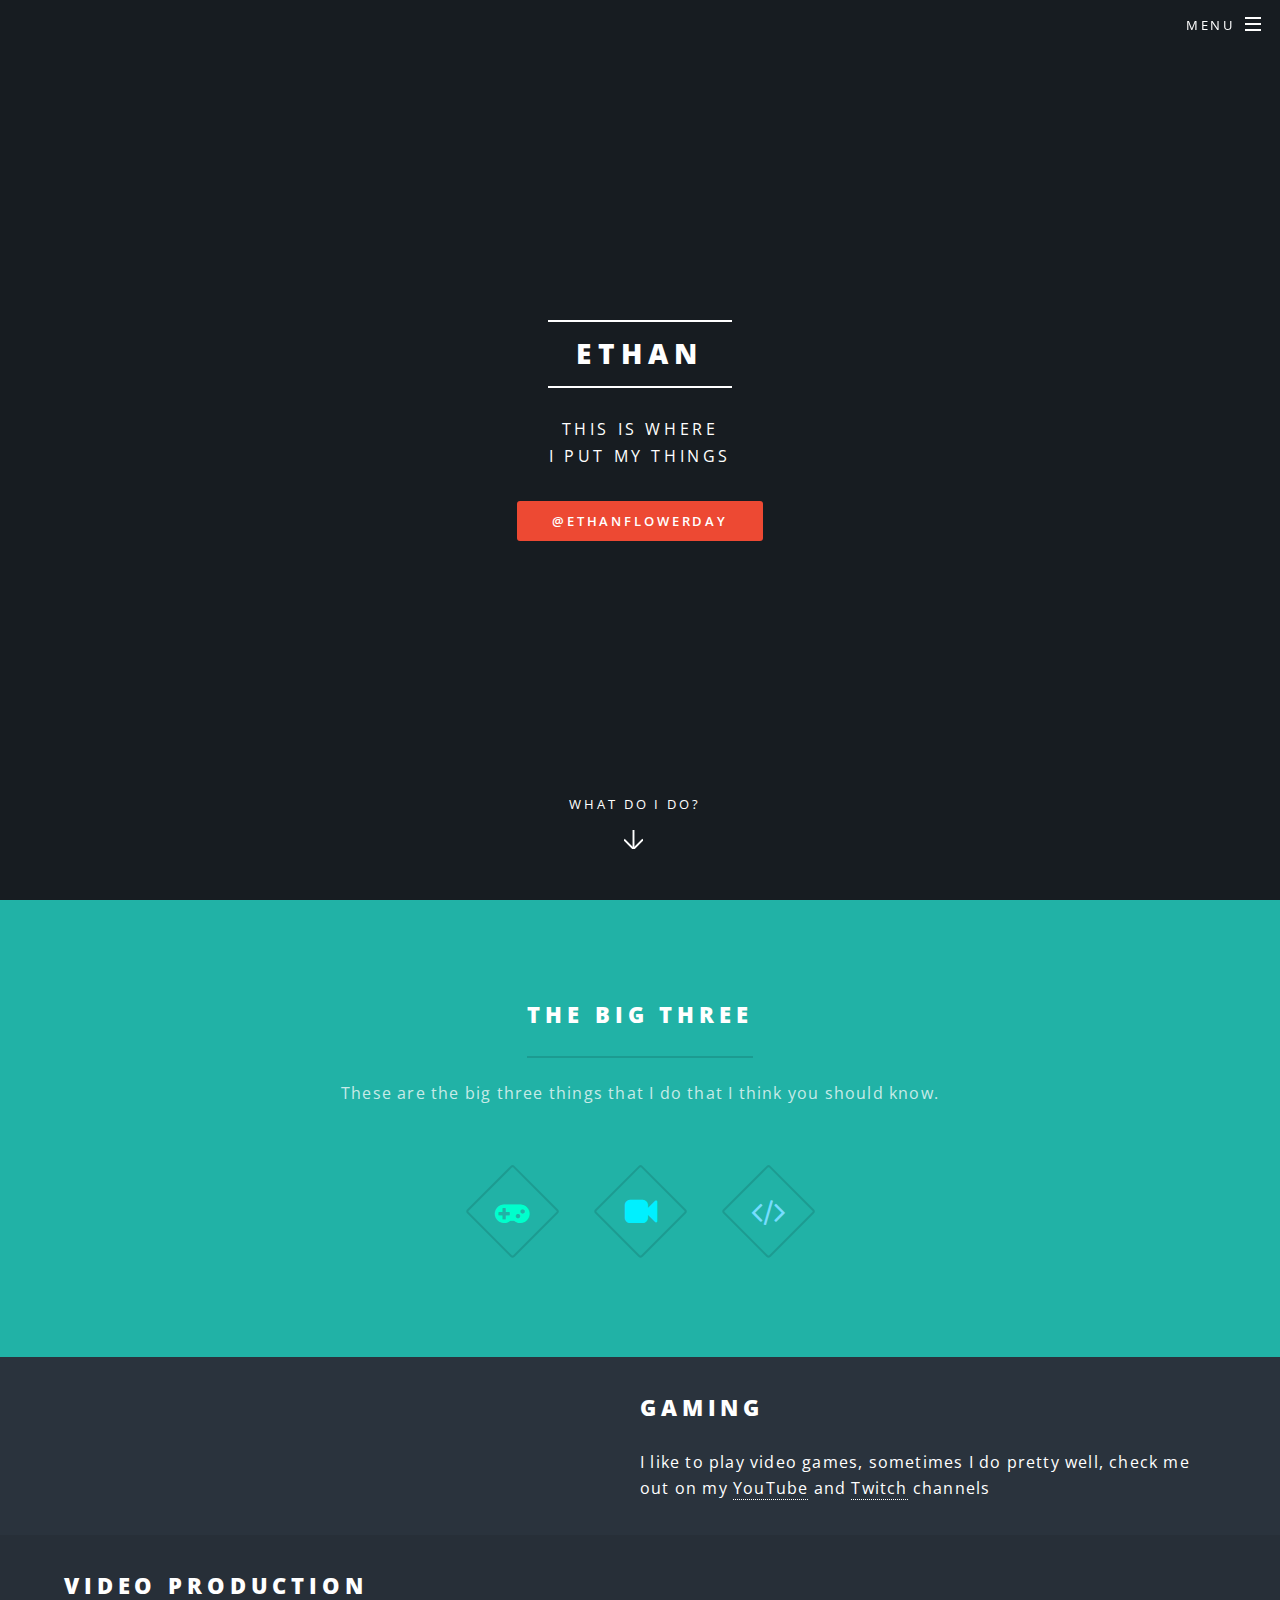
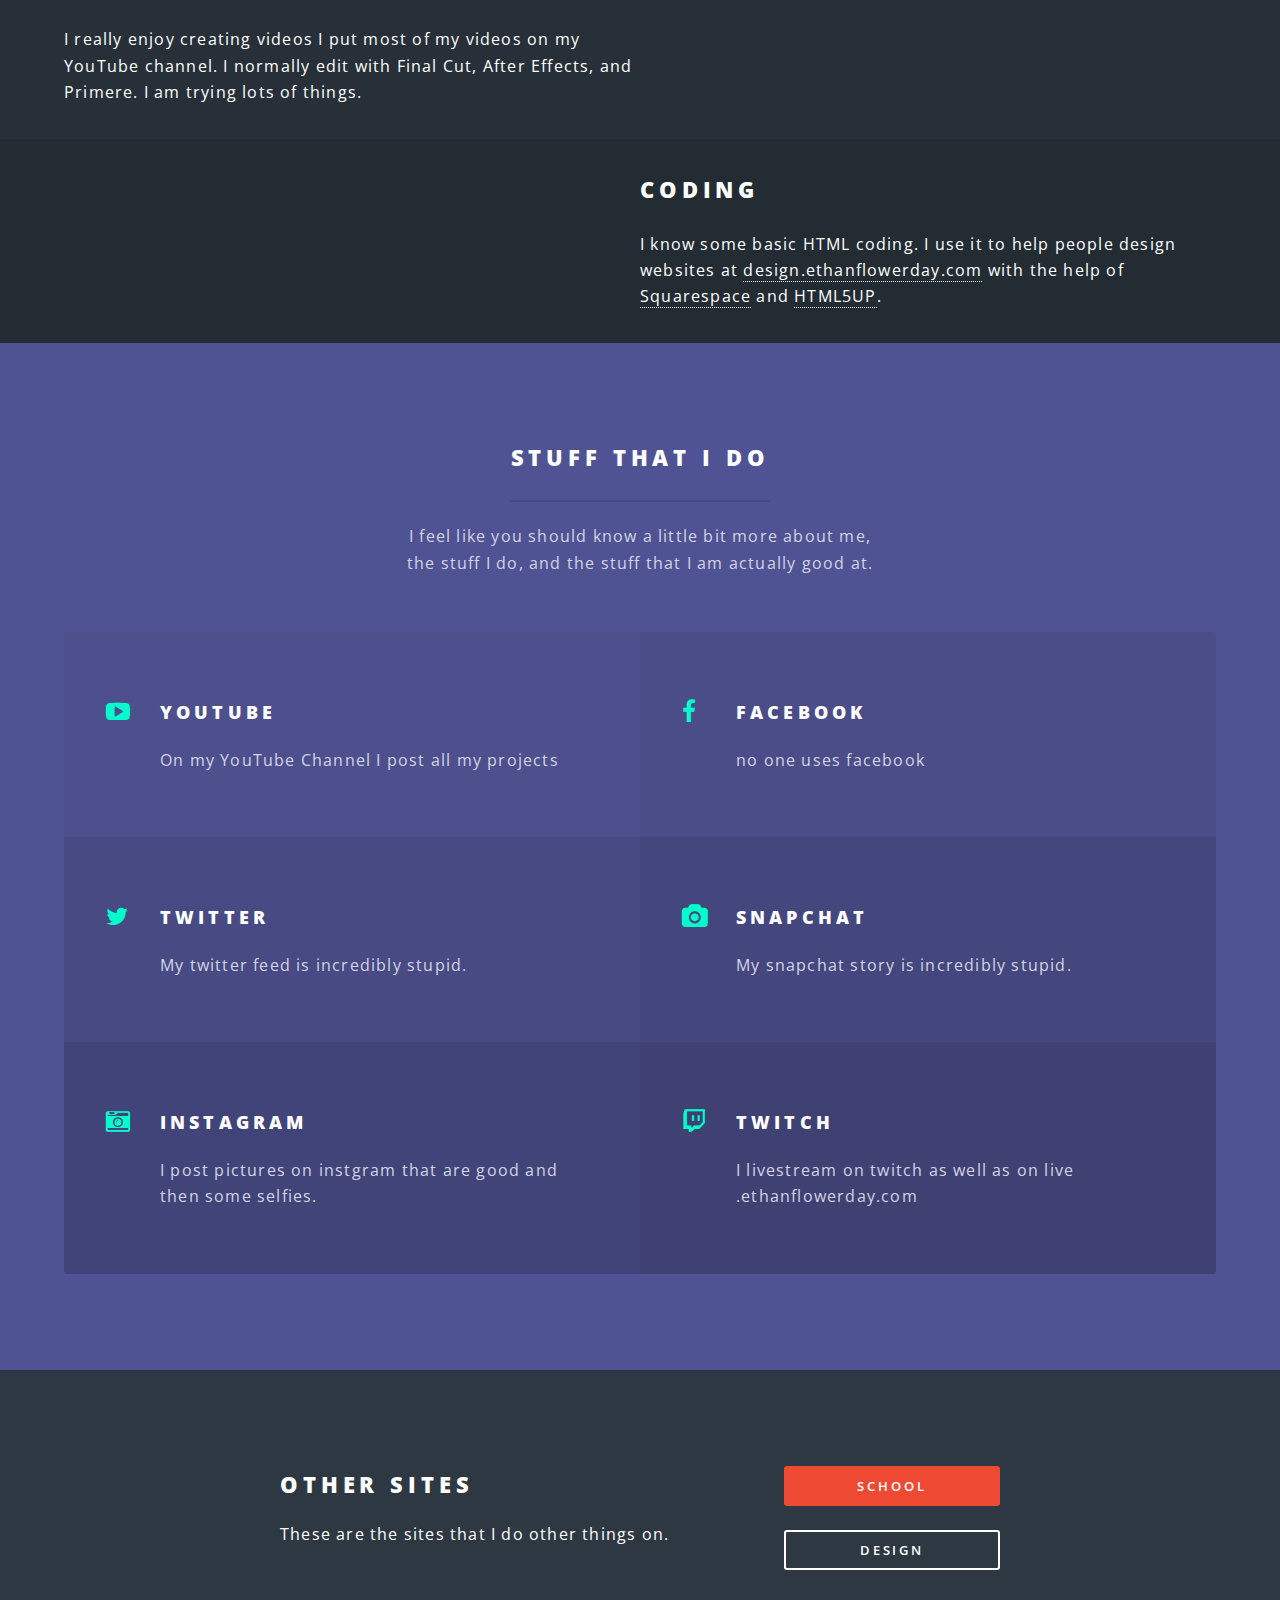
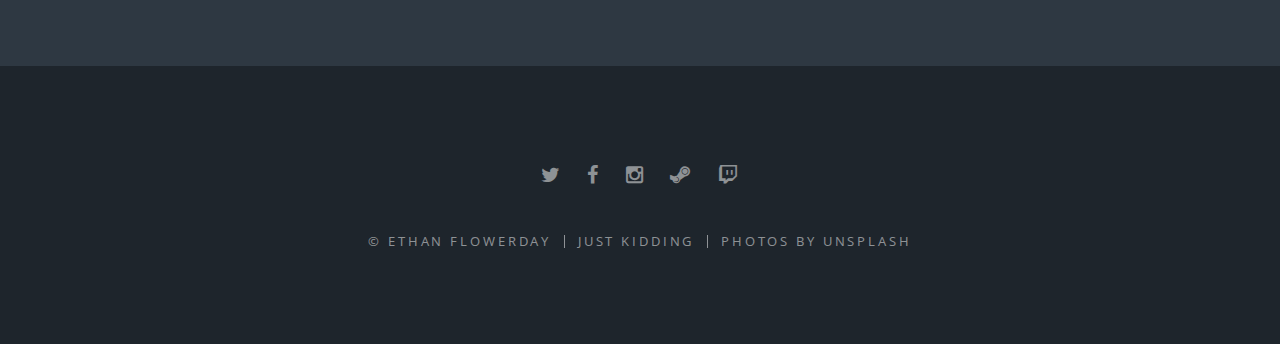
==== commit 3cc8ecf0: "Updated index.html" ====
--- a/index.html
+++ b/index.html
@@ -104,27 +104,27 @@
 							<ul class="features">
 								<li class="icon fa-youtube-play">
 									<h3>YouTube</h3>
-									<p>Augue consectetur sed interdum imperdiet et ipsum. Mauris lorem tincidunt nullam amet leo Aenean ligula consequat consequat.</p>
+									<p>On my YouTube Channel I post all my projects</p>
 								</li>
 								<li class="icon fa-facebook">
 									<h3>Facebook</h3>
-									<p>As most people growing up in the 2000s I have a pretty good idea of how technology works and I have helped family members and teachers with tech support.</p>
+									<p>no one uses facebook</p>
 								</li>
 								<li class="icon fa-twitter">
 									<h3>Twitter</h3>
-									<p>Augue consectetur sed interdum imperdiet et ipsum. Mauris lorem tincidunt nullam amet leo Aenean ligula consequat consequat.</p>
+									<p>My twitter feed is incredibly stupid.</p>
 								</li>
 								<li class="icon fa-camera">
 									<h3>Snapchat</h3>
-									<p>I listen to a lot of music and play guitar, I might start making music I don't know yet.</p>
+									<p>My snapchat story is incredibly stupid.</p>
 								</li>
 								<li class="icon fa-camera-retro">
 									<h3>Instagram</h3>
-									<p>Augue consectetur sed interdum imperdiet et ipsum. Mauris lorem tincidunt nullam amet leo Aenean ligula consequat consequat.</p>
+									<p>I post pictures on instgram that are good and then some selfies.</p>
 								</li>
 								<li class="icon fa-twitch">
 									<h3>Twitch</h3>
-									<p>Augue consectetur sed interdum imperdiet et ipsum. Mauris lorem tincidunt nullam amet leo Aenean ligula consequat consequat.</p>
+									<p>I livestream on twitch as well as on live .ethanflowerday.com</p>
 								</li>
 							</ul>
 						</div>
